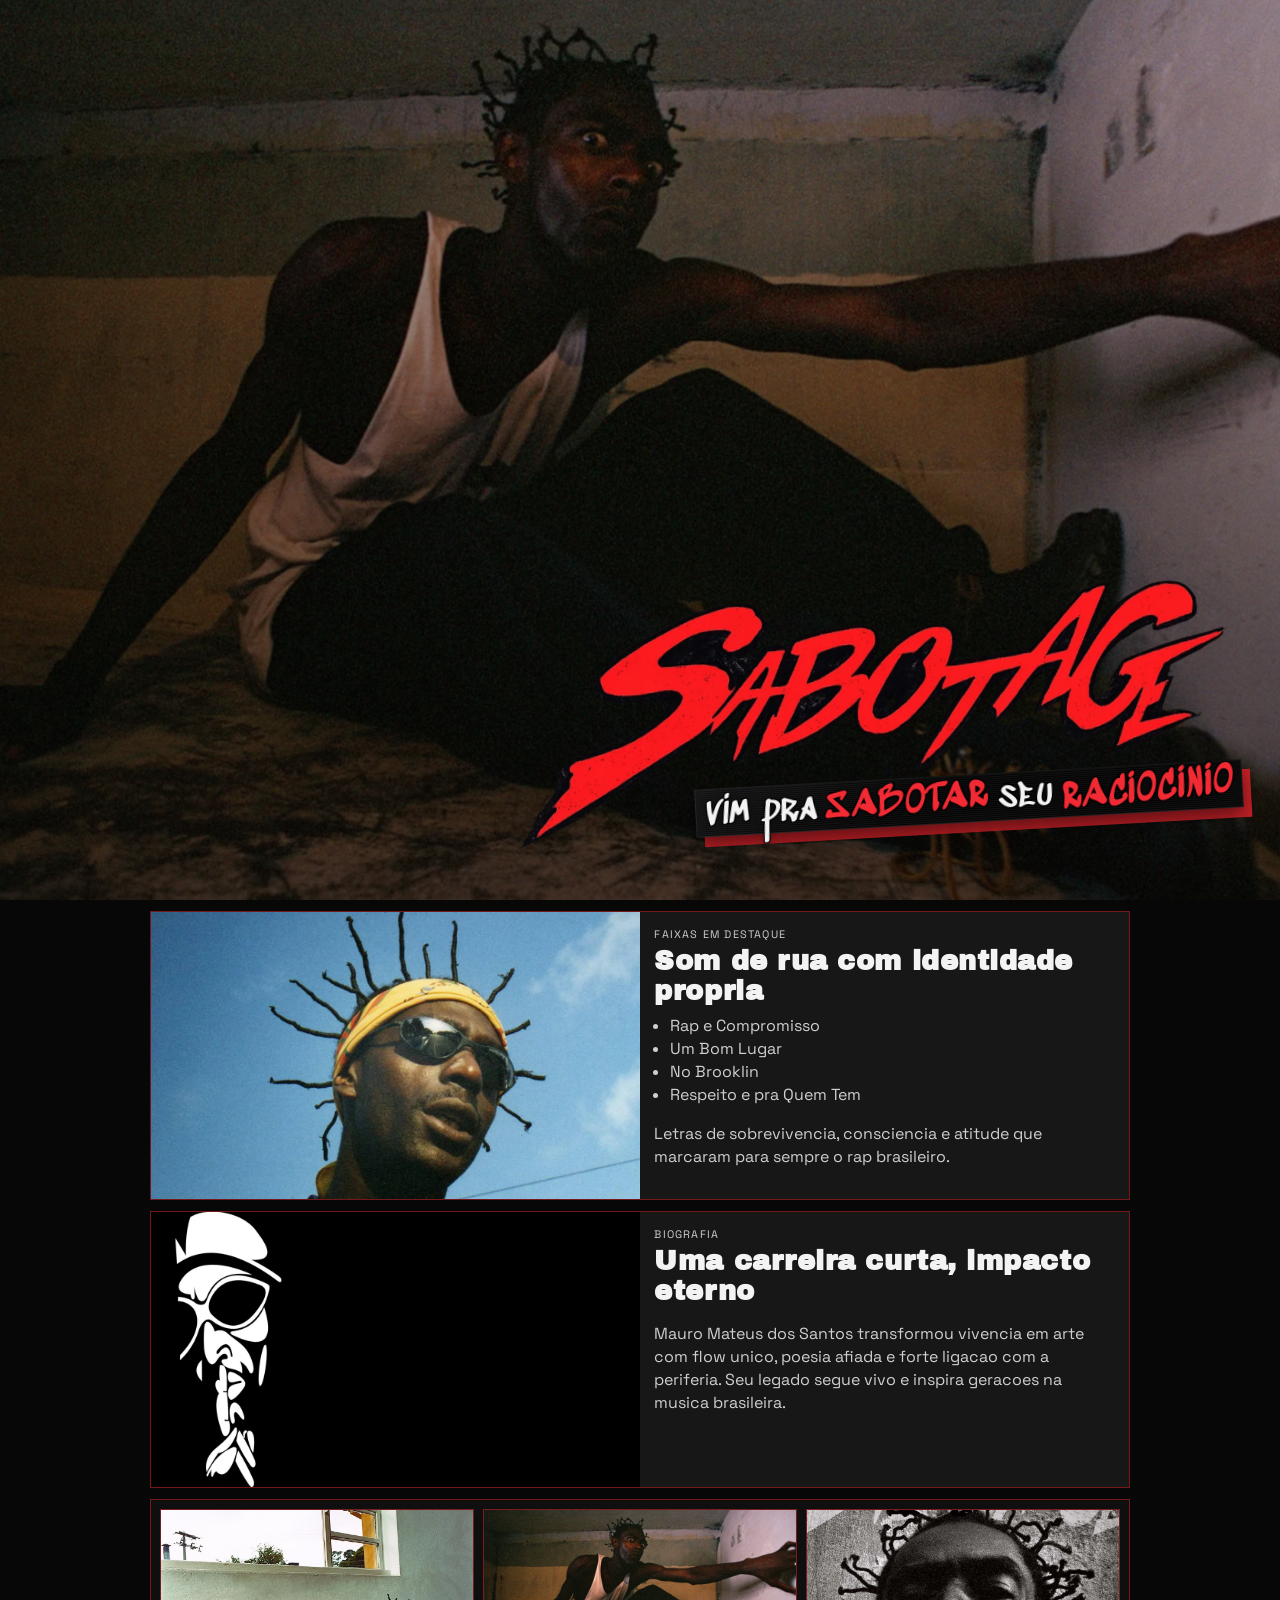
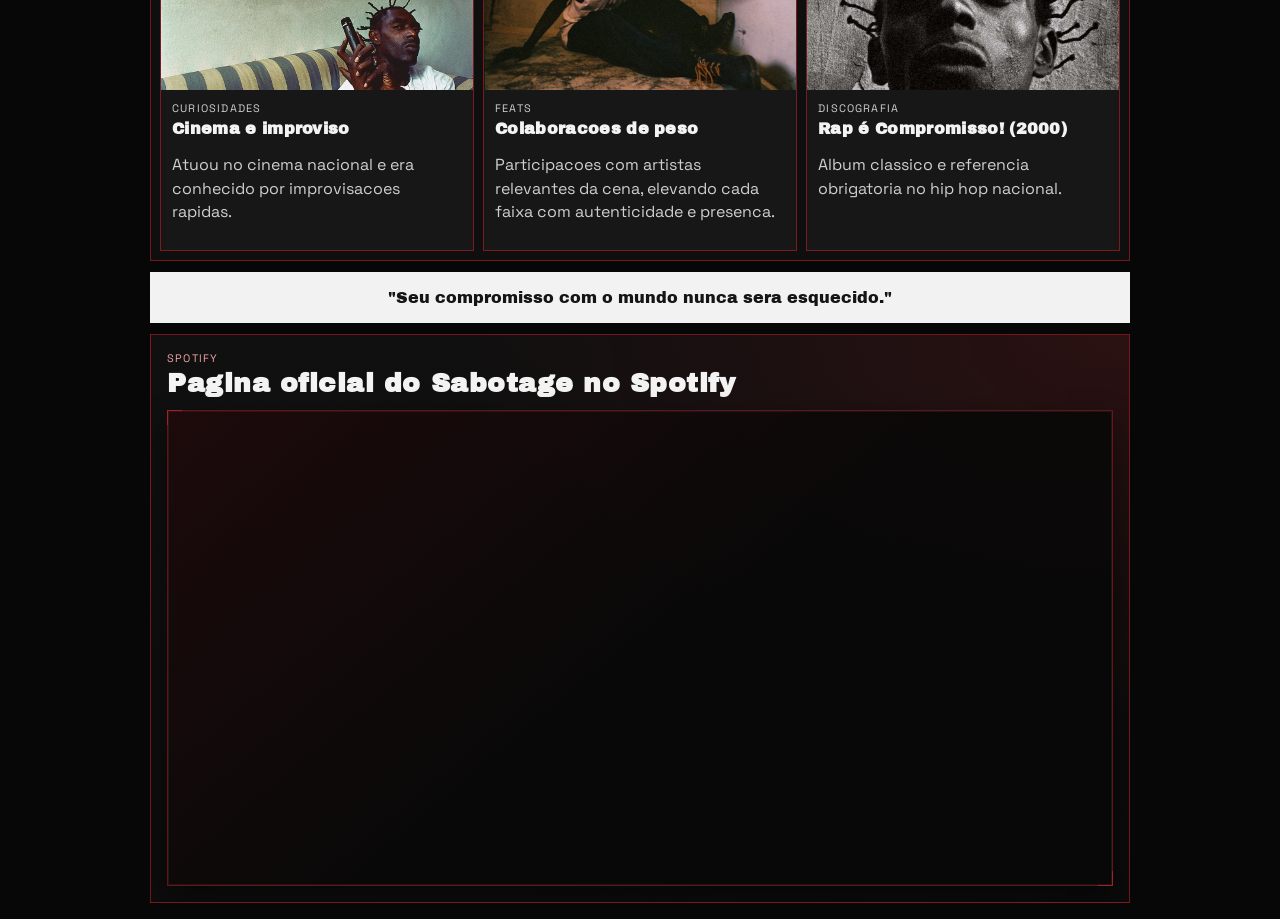
==== index.html @ 313a3ac3 "adição do spotify" ====
<!doctype html>
<html lang="pt-BR">
<head>
  <meta charset="UTF-8">
  <meta name="viewport" content="width=device-width, initial-scale=1.0">
  <title>Sabotage</title>
  <link rel="preconnect" href="https://fonts.googleapis.com">
  <link rel="preconnect" href="https://fonts.gstatic.com" crossorigin>
  <link href="https://fonts.googleapis.com/css2?family=Archivo+Black&family=Sedgwick+Ave+Display&family=Space+Grotesk:wght@400;500;700&display=swap" rel="stylesheet">
  <link rel="stylesheet" href="assets/css/styles.css">
</head>
<body>
  <header class="topbar" aria-label="Navegacao fixa">
    <a class="topbar-brand" href="#inicio">SABOTAGE</a>
    <nav class="topbar-links" aria-label="Secoes">
      <a href="#biografia">Biografia</a>
      <a href="#curiosidades">Curiosidades</a>
      <a href="#feats">Feats</a>
      <a href="#spotify">Spotify</a>
    </nav>
  </header>

  <section class="hero" id="inicio">
    <p class="hero-sticker" aria-label="Vim pra sabotar seu raciocinio"><span class="w1">vim</span> <span class="w2">pra</span> <span class="word-red w3">SABOTAR</span> <span class="w4">seu</span> <span class="word-yellow w5">RACIOCINIO</span></p>
    <img class="hero-logo" src="imgs/sabotage.webp" alt="SABOTAGE">
  </section>

  <main>
    <section id="musicas" class="feature panel">
      <img src="imgs/sbta-1.webp" alt="Sabotage em retrato artistico" loading="lazy" decoding="async">
      <article class="feature-copy">
        <p class="label">Faixas em destaque</p>
        <h2>Som de rua com identidade propria</h2>
        <ul>
          <li>Rap e Compromisso</li>
          <li>Um Bom Lugar</li>
          <li>No Brooklin</li>
          <li>Respeito e pra Quem Tem</li>
        </ul>
        <p>
          Letras de sobrevivencia, consciencia e atitude que marcaram para sempre
          o rap brasileiro.
        </p>
      </article>
    </section>

    <section id="biografia" class="feature panel">
      <img src="imgs/sbta-draw.webp" alt="Ilustracao de Sabotage" loading="lazy" decoding="async">
      <article class="feature-copy">
        <p class="label">Biografia</p>
        <h2>Uma carreira curta, impacto eterno</h2>
        <p>
          Mauro Mateus dos Santos transformou vivencia em arte com flow unico,
          poesia afiada e forte ligacao com a periferia. Seu legado segue vivo e
          inspira geracoes na musica brasileira.
        </p>
      </article>
    </section>

    <section id="curiosidades" class="cards panel">
      <article class="card">
          <img src="imgs/sbta-2.webp" alt="Sabotage em foto de arquivo" loading="lazy" decoding="async">
        <div>
          <p class="label">Curiosidades</p>
          <h3>Cinema e improviso</h3>
          <p>Atuou no cinema nacional e era conhecido por improvisacoes rapidas.</p>
        </div>
      </article>

      <article id="feats" class="card">
          <img src="imgs/sbta-3.webp" alt="Arte grafica de Sabotage" loading="lazy" decoding="async">
        <div>
          <p class="label">Feats</p>
          <h3>Colaboracoes de peso</h3>
          <p>
            Participacoes com artistas relevantes da cena, elevando cada faixa
            com autenticidade e presenca.
          </p>
        </div>
      </article>

      <article class="card">
          <img src="imgs/sbta-4.webp" alt="Sabotage em performance" loading="lazy" decoding="async">
        <div>
          <p class="label">Discografia</p>
          <h3>Rap é Compromisso! (2000)</h3>
          <p>Album classico e referencia obrigatoria no hip hop nacional.</p>
        </div>
      </article>
    </section>

    <section class="quote panel">
      <p>"Seu compromisso com o mundo nunca sera esquecido."</p>
    </section>

    <section id="spotify" class="panel spotify">
      <div class="spotify-head">
        <p class="label">Spotify</p>
        <h2>Pagina oficial do Sabotage no Spotify</h2>
      </div>

      <div class="spotify-frame">
        <iframe
          class="spotify-embed"
          title="Pagina do Sabotage no Spotify"
          src="https://open.spotify.com/embed/artist/5deK5HnwbEKvge2svL0i0B?utm_source=generator"
          loading="lazy"
          allow="autoplay; clipboard-write; encrypted-media; fullscreen; picture-in-picture"
        ></iframe>
      </div>
    </section>
  </main>

  <script src="assets/js/script.js"></script>
</body>
</html>
---- assets/css/styles.css ----
:root {
  --bg: #070707;
  --panel: #0f0f0f;
  --panel-soft: #171717;
  --line: rgba(220, 35, 43, 0.5);
  --text-main: #f3f3f3;
  --text-soft: #cfcfcf;
  --accent: #dc232b;
}

* {
  box-sizing: border-box;
}

html,
body {
  margin: 0;
  padding: 0;
  overflow-x: hidden;
}

body {
  min-height: 100vh;
  background: var(--bg);
  color: var(--text-main);
  font-family: "Space Grotesk", sans-serif;
}

.topbar {
  position: fixed;
  top: 0;
  left: 0;
  right: 0;
  z-index: 20;
  display: flex;
  align-items: center;
  justify-content: space-between;
  gap: 1.4rem;
  padding: 1.15rem 1.55rem;
  border-bottom: 1px solid rgba(220, 35, 43, 0.4);
  background: rgba(6, 6, 6, 0.88);
  backdrop-filter: blur(7px);
  opacity: 0;
  transform: translateY(-100%);
  pointer-events: none;
  transition: opacity 260ms ease, transform 260ms ease;
}

.topbar.is-visible {
  opacity: 1;
  transform: translateY(0);
  pointer-events: auto;
}

.topbar-brand {
  color: var(--text-main);
  text-decoration: none;
  font-family: "Archivo Black", sans-serif;
  font-size: 1.22rem;
  letter-spacing: 0.1em;
}

.topbar-links {
  display: flex;
  align-items: center;
  gap: 0.56rem;
}

.topbar-links a {
  text-decoration: none;
  color: var(--text-main);
  border: 1px solid rgba(255, 255, 255, 0.24);
  padding: 0.44rem 0.74rem;
  font-size: 0.84rem;
  text-transform: uppercase;
  letter-spacing: 0.08em;
}

.topbar-links a:hover {
  border-color: var(--line);
  background: rgba(220, 35, 43, 0.2);
}

main {
  width: min(980px, calc(100% - 1rem));
  margin: 0.7rem auto 1rem;
  display: grid;
  gap: 0.7rem;
}

.panel {
  border: 1px solid var(--line);
  background: var(--panel);
}

.hero {
  width: 100%;
  height: 100vh;
  display: grid;
  align-items: end;
  padding: clamp(0.9rem, 3vw, 1.6rem);
  position: relative;
  overflow: hidden;
}

.hero::before {
  content: "";
  position: absolute;
  inset: 0;
  background-image:
    linear-gradient(135deg, rgba(0, 0, 0, 0.28) 0%, rgba(0, 0, 0, 0.08) 52%),
    linear-gradient(rgba(3, 3, 3, 0.16), rgba(3, 3, 3, 0.66)),
    url("../../imgs/sbta-3.webp");
  background-size: cover;
  background-position: center 24%;
  opacity: 0;
  transform: scale(1.22);
  filter: brightness(0.82) saturate(1.04) blur(2.6px);
  animation: hero-bg-fade-in 1700ms cubic-bezier(0.16, 0.84, 0.22, 1) forwards;
  z-index: 0;
}

.hero::after {
  content: "";
  position: absolute;
  inset: 0;
  background: #000000;
  opacity: 0.72;
  animation: hero-veil-out 1650ms cubic-bezier(0.16, 0.84, 0.22, 1) forwards;
  z-index: 1;
  pointer-events: none;
}

@keyframes hero-bg-fade-in {
  0% {
    opacity: 0;
    transform: scale(1.22);
    filter: brightness(0.82) saturate(1.04) blur(2.6px);
  }

  62% {
    opacity: 0.78;
  }

  100% {
    opacity: 1;
    transform: scale(1.17);
    filter: brightness(1) saturate(1) blur(0);
  }
}

@keyframes hero-veil-out {
  0% {
    opacity: 0.82;
  }

  100% {
    opacity: 0;
  }
}

h2,
h3 {
  font-family: "Archivo Black", sans-serif;
  letter-spacing: 0.02em;
  margin: 0;
}

.hero-logo {
  position: absolute;
  z-index: 2;
  right: 0.2rem;
  top: 78%;
  width: clamp(370px, 63vw, 1140px);
  height: auto;
  display: block;
  transform: rotate(-3.2deg) translate(0, -50%) scale(1);
  transform-origin: right top;
  filter: brightness(0.86) saturate(1.03) blur(1.7px);
  opacity: 0;
  animation:
    logo-fade 1850ms cubic-bezier(0.16, 0.84, 0.22, 1) 120ms forwards,
    logo-float 4.8s ease-in-out 2.2s infinite;
}

@keyframes logo-fade {
  0% {
    opacity: 0;
    transform: rotate(-3.2deg) translate(0, -50%) scale(1.03);
    filter: brightness(0.86) saturate(1.03) blur(1.7px);
  }

  100% {
    opacity: 1;
    transform: rotate(-3.2deg) translate(0, -50%) scale(1);
    filter: none;
  }
}

@keyframes logo-float {
  0%,
  100% {
    transform: rotate(-3.2deg) translate(0, -50%) scale(1);
  }

  50% {
    transform: rotate(-4.3deg) translate(-12px, -54%) scale(1.025);
  }
}

.hero-sticker {
  position: absolute;
  z-index: 2;
  right: clamp(1rem, 3.8vw, 2.8rem);
  top: 88.8%;
  margin: 0;
  padding: 0.18rem 0.28rem;
  max-width: none;
  font-family: "Sedgwick Ave Display", "Archivo Black", sans-serif;
  font-size: clamp(1.45rem, 2.9vw, 2.35rem);
  line-height: 0.95;
  color: #f3f3f3;
  letter-spacing: 0.015em;
  white-space: nowrap;
  text-align: right;
  text-transform: none;
  background: none;
  border: 0;
  box-shadow: none;
  text-shadow:
    -1px -1px 0 #000000,
    1px -1px 0 #000000,
    -1px 1px 0 #000000,
    1px 1px 0 #000000,
    0 0 8px rgba(0, 0, 0, 0.46);
  transform: translateY(-50%) rotate(-3.2deg);
  opacity: 0;
  isolation: isolate;
  animation: sticker-fade 2050ms cubic-bezier(0.16, 0.84, 0.22, 1) 620ms forwards;
}

.hero-sticker::before {
  content: "";
  position: absolute;
  inset: -0.22rem -0.48rem -0.2rem -0.38rem;
  background:
    linear-gradient(150deg, rgba(255, 255, 255, 0.05), rgba(255, 255, 255, 0) 42%),
    repeating-linear-gradient(0deg, rgba(255, 255, 255, 0.05) 0 1px, rgba(0, 0, 0, 0.22) 1px 2px),
    #060606;
  box-shadow:
    0 9px 20px rgba(0, 0, 0, 0.52),
    8px 10px 0 rgba(220, 35, 43, 0.9),
    inset 0 0 0 1px rgba(255, 255, 255, 0.06);
  z-index: -2;
  pointer-events: none;
}

.hero-sticker::after {
  content: "";
  position: absolute;
  inset: -0.22rem -0.48rem -0.2rem -0.38rem;
  background-image: radial-gradient(rgba(0, 0, 0, 0.38) 0.58px, transparent 0.65px);
  background-size: 3px 3px;
  opacity: 0.42;
  mix-blend-mode: multiply;
  z-index: -1;
  pointer-events: none;
  animation: grain-drift 2.8s steps(3, end) infinite;
}

.hero-sticker .word-red,
.hero-sticker .word-yellow {
  color: #f12a34;
}

.hero-sticker span {
  display: inline-block;
  position: relative;
  z-index: 1;
  animation: punk-jitter 2.6s steps(2, end) infinite;
}

.hero-sticker .w1 {
  transform: rotate(-2deg) skewX(-5deg);
  letter-spacing: 0.01em;
  animation-delay: 0.03s;
}

.hero-sticker .w2 {
  transform: rotate(1.8deg) translateY(0.03em);
  animation-delay: 0.08s;
}

.hero-sticker .w3 {
  transform: rotate(-1.6deg) scale(1.07, 0.97);
  animation-delay: 0.12s;
}

.hero-sticker .w4 {
  transform: rotate(1deg) skewX(4deg);
  animation-delay: 0.16s;
}

.hero-sticker .w5 {
  transform: rotate(-2.9deg) translateY(0.02em) scale(1.05, 0.98);
  letter-spacing: 0.012em;
  animation-delay: 0.21s;
}

@keyframes sticker-fade {
  0% {
    opacity: 0;
    transform: translateY(-50%) translateX(10px) rotate(-3.2deg) scale(1.03);
    filter: blur(2px);
  }

  100% {
    opacity: 1;
    transform: translateY(-50%) translateX(0) rotate(-3.2deg) scale(1);
    filter: blur(0);
  }
}

@keyframes punk-jitter {
  0%,
  100% {
    filter: none;
  }

  24% {
    transform: translate(-0.008em, -0.006em) rotate(-0.22deg);
  }

  51% {
    transform: translate(0.007em, 0.006em) rotate(0.2deg);
  }

  77% {
    transform: translate(-0.006em, 0.007em) rotate(-0.18deg);
    filter: contrast(1.06) saturate(0.95);
  }
}

@keyframes grain-drift {
  0%,
  100% {
    transform: translate(0, 0);
  }

  33% {
    transform: translate(-1px, 1px);
  }

  66% {
    transform: translate(1px, -1px);
  }
}

@media (prefers-reduced-motion: reduce) {
  .hero::before {
    animation: none;
    opacity: 1;
    transform: none;
    filter: none;
  }

  .hero::after {
    animation: none;
    opacity: 0;
  }

  .hero-logo {
    animation: none;
    opacity: 1;
    filter: none;
    transform: rotate(-3.2deg) translate(0, -50%);
    transition: none;
  }

  .hero-sticker {
    animation: none;
    opacity: 1;
    filter: none;
    transform: translateY(-50%) rotate(-3.2deg);
  }

  .hero-sticker span {
    animation: none;
  }

}

button {
  display: inline-flex;
  align-items: center;
  justify-content: center;
  border: 1px solid #7e1519;
  background: var(--accent);
  color: #fff;
  text-decoration: none;
  padding: 0.58rem 0.86rem;
  font-size: 0.74rem;
  text-transform: uppercase;
  letter-spacing: 0.08em;
  font-weight: 700;
  cursor: pointer;
}


.feature {
  display: grid;
  grid-template-columns: 1fr 1fr;
  overflow: hidden;
}

.feature img {
  width: 100%;
  height: 100%;
  min-height: 240px;
  object-fit: cover;
}

.feature-copy {
  padding: 0.9rem;
  background: var(--panel-soft);
}

.feature-copy h2 {
  margin-top: 0.2rem;
  font-size: clamp(1.2rem, 3vw, 1.7rem);
}

.feature-copy p,
.feature-copy li,
.card p {
  color: var(--text-soft);
  line-height: 1.45;
}

.feature-copy ul {
  margin: 0.5rem 0;
  padding-left: 1rem;
}

.label {
  margin: 0;
  color: #f0a4a8;
  font-size: 0.68rem;
  text-transform: uppercase;
  letter-spacing: 0.11em;
}

.cards {
  display: grid;
  grid-template-columns: repeat(3, minmax(0, 1fr));
  gap: 0.55rem;
  padding: 0.55rem;
}

.card {
  border: 1px solid var(--line);
  background: var(--panel-soft);
}

.card img {
  width: 100%;
  height: 180px;
  object-fit: cover;
  display: block;
}

.card div {
  padding: 0.7rem;
}

.card h3 {
  margin: 0.2rem 0 0.45rem;
  font-size: 1rem;
}

.quote {
  padding: 1rem;
  text-align: center;
  background: #f2f2f2;
  border-color: #f2f2f2;
}

.quote p {
  margin: 0;
  font-family: "Archivo Black", sans-serif;
  font-size: 1rem;
  color: #151515;
}

.spotify {
  position: relative;
  padding: 1rem;
  overflow: hidden;
  background:
    radial-gradient(120% 120% at 100% 0%, rgba(220, 35, 43, 0.14) 0%, rgba(220, 35, 43, 0) 58%),
    linear-gradient(160deg, #101010 0%, #0b0b0b 100%);
}

.spotify-head h2 {
  margin-top: 0.25rem;
  font-size: clamp(1.15rem, 2.8vw, 1.65rem);
}


.spotify-frame {
  position: relative;
  margin-top: 0.7rem;
  padding: 0.45rem;
  border: 1px solid rgba(220, 35, 43, 0.42);
  background:
    linear-gradient(140deg, rgba(220, 35, 43, 0.1), rgba(220, 35, 43, 0) 52%),
    rgba(8, 8, 8, 0.86);
  box-shadow:
    0 14px 30px rgba(0, 0, 0, 0.45),
    inset 0 0 0 1px rgba(255, 255, 255, 0.06);
}

.spotify-frame::before,
.spotify-frame::after {
  content: "";
  position: absolute;
  width: 14px;
  height: 14px;
  border: 1px solid rgba(220, 35, 43, 0.6);
  pointer-events: none;
}

.spotify-frame::before {
  top: -1px;
  left: -1px;
  border-right: 0;
  border-bottom: 0;
}

.spotify-frame::after {
  right: -1px;
  bottom: -1px;
  border-left: 0;
  border-top: 0;
}

.spotify-embed {
  width: 100%;
  min-height: 460px;
  border: 0;
  display: block;
  border-radius: 0;
}

input {
  width: 100%;
  border: 1px solid rgba(255, 255, 255, 0.35);
  background: #090909;
  color: var(--text-main);
  padding: 0.58rem 0.62rem;
}

input::placeholder {
  color: #8f8f8f;
}

input:focus-visible,
button:focus-visible,
.topbar a:focus-visible {
  outline: 2px solid #ffffff;
  outline-offset: 2px;
}


@media (max-width: 840px) {
  .topbar {
    flex-direction: column;
    align-items: stretch;
    padding: 0.6rem 0.7rem;
  }

  .topbar-brand {
    text-align: center;
  }

  .topbar-links {
    justify-content: center;
    flex-wrap: wrap;
  }

  .hero-sticker {
    top: 83.6%;
    right: 1.55rem;
    max-width: calc(100vw - 0.7rem);
    font-size: clamp(1.04rem, 4.2vw, 1.42rem);
    letter-spacing: 0.02em;
    transform: translateY(-50%) rotate(-3deg);
    padding: 0.1rem 0.18rem;
  }

  .feature,
  .cards {
    grid-template-columns: 1fr;
  }

  .spotify {
    padding: 0.8rem;
  }

  .spotify-frame {
    padding: 0.32rem;
    margin-top: 0.55rem;
  }

  .spotify-embed {
    min-height: 380px;
  }

  .card img {
    height: 220px;
  }
}
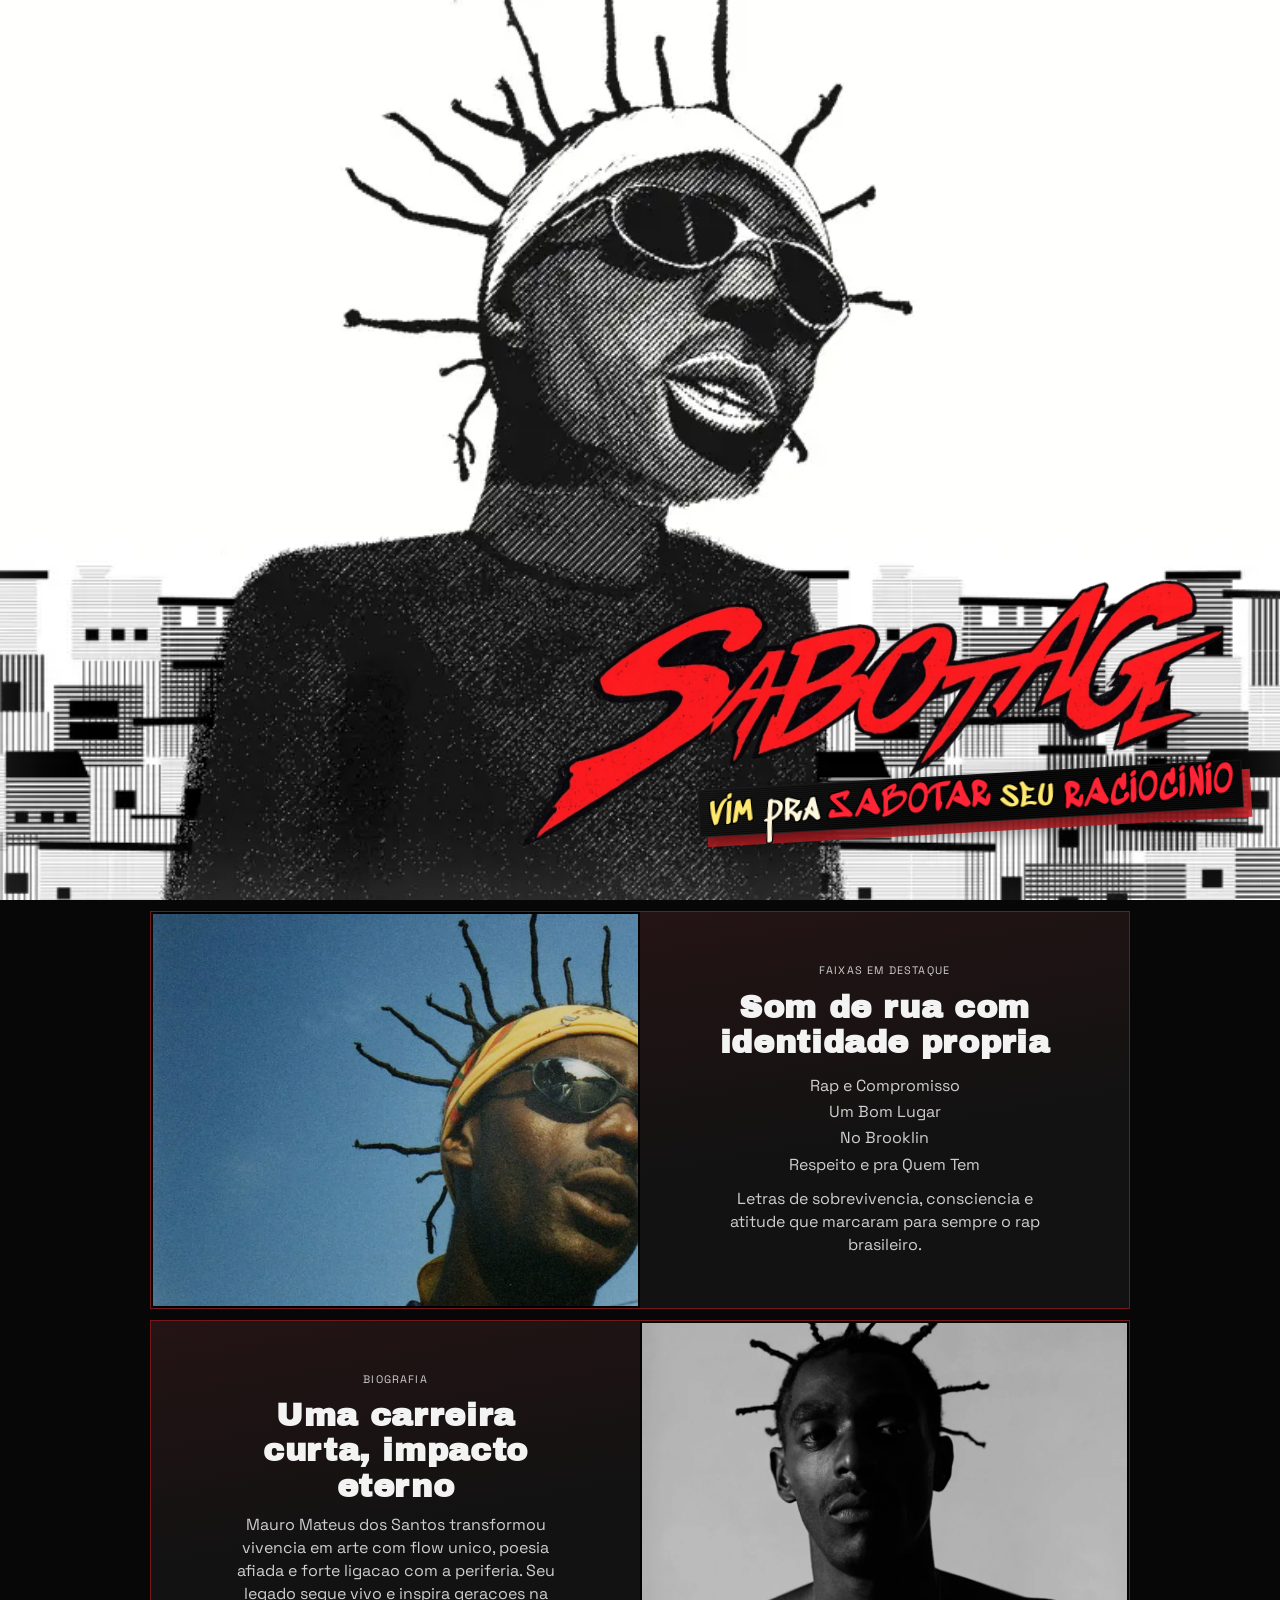
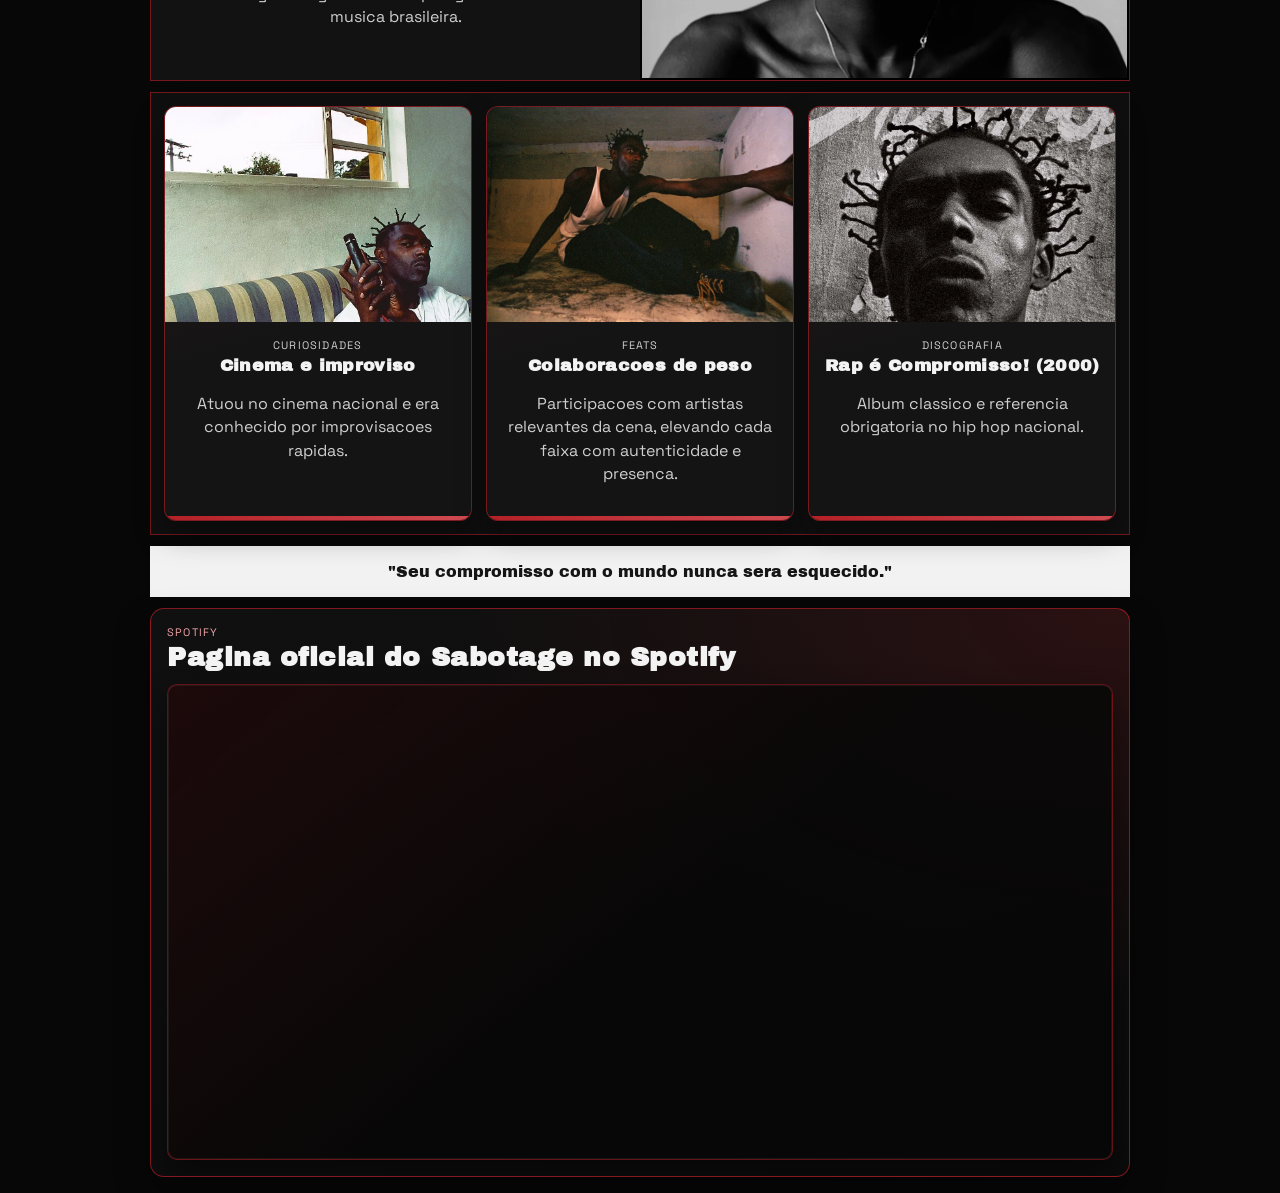
==== commit 6deaa57c: "atualização da home" ====
--- a/index.html
+++ b/index.html
@@ -45,7 +45,6 @@
     </section>
 
     <section id="biografia" class="feature panel">
-      <img src="imgs/sbta-draw.webp" alt="Ilustracao de Sabotage" loading="lazy" decoding="async">
       <article class="feature-copy">
         <p class="label">Biografia</p>
         <h2>Uma carreira curta, impacto eterno</h2>
@@ -55,6 +54,7 @@
           inspira geracoes na musica brasileira.
         </p>
       </article>
+      <img src="imgs/sbta-6.webp" alt="Ilustracao de Sabotage" loading="lazy" decoding="async">
     </section>
 
     <section id="curiosidades" class="cards panel">
--- a/assets/css/styles.css
+++ b/assets/css/styles.css
@@ -107,34 +107,49 @@
   content: "";
   position: absolute;
   inset: 0;
-  background-image:
-    linear-gradient(135deg, rgba(0, 0, 0, 0.28) 0%, rgba(0, 0, 0, 0.08) 52%),
-    linear-gradient(rgba(3, 3, 3, 0.16), rgba(3, 3, 3, 0.66)),
-    url("../../imgs/sbta-3.webp");
+  background-image: url("../../imgs/sbta-5.webp");
   background-size: cover;
-  background-position: center 24%;
-  opacity: 0;
-  transform: scale(1.22);
-  filter: brightness(0.82) saturate(1.04) blur(2.6px);
-  animation: hero-bg-fade-in 1700ms cubic-bezier(0.16, 0.84, 0.22, 1) forwards;
+  background-position: center bottom;
+  opacity: 1;
+  transform: none;
+  filter: none;
+  animation: none;
   z-index: 0;
+  box-shadow: inset 0 0 90px rgba(255, 255, 255, 0.18);
 }
 
 .hero::after {
   content: "";
   position: absolute;
-  inset: 0;
-  background: #000000;
-  opacity: 0.72;
-  animation: hero-veil-out 1650ms cubic-bezier(0.16, 0.84, 0.22, 1) forwards;
+  left: 0;
+  right: 0;
+  bottom: 0;
+  height: 4px;
+  background:
+    linear-gradient(90deg, rgba(255, 255, 255, 0) 0%, rgba(255, 255, 255, 0.95) 50%, rgba(255, 255, 255, 0) 100%);
+  box-shadow:
+    0 0 8px rgba(255, 255, 255, 0.75),
+    0 0 18px rgba(255, 255, 255, 0.45);
+  transform: translateX(-160%);
+  animation: hero-neon-sweep 3.8s linear infinite;
   z-index: 1;
   pointer-events: none;
+}
+
+@keyframes hero-neon-sweep {
+  from {
+    transform: translateX(-125%);
+  }
+
+  to {
+    transform: translateX(125%);
+  }
 }
 
 @keyframes hero-bg-fade-in {
   0% {
     opacity: 0;
-    transform: scale(1.22);
+    transform: scale(-1.1, 1.1);
     filter: brightness(0.82) saturate(1.04) blur(2.6px);
   }
 
@@ -144,7 +159,7 @@
 
   100% {
     opacity: 1;
-    transform: scale(1.17);
+    transform: scale(-1.05, 1.05);
     filter: brightness(1) saturate(1) blur(0);
   }
 }
@@ -180,7 +195,7 @@
   opacity: 0;
   animation:
     logo-fade 1850ms cubic-bezier(0.16, 0.84, 0.22, 1) 120ms forwards,
-    logo-float 4.8s ease-in-out 2.2s infinite;
+    logo-float 4.8s ease-in-out 0s infinite;
 }
 
 @keyframes logo-fade {
@@ -219,7 +234,7 @@
   font-family: "Sedgwick Ave Display", "Archivo Black", sans-serif;
   font-size: clamp(1.45rem, 2.9vw, 2.35rem);
   line-height: 0.95;
-  color: #f3f3f3;
+  color: #fffbe9;
   letter-spacing: 0.015em;
   white-space: nowrap;
   text-align: right;
@@ -232,7 +247,10 @@
     1px -1px 0 #000000,
     -1px 1px 0 #000000,
     1px 1px 0 #000000,
-    0 0 8px rgba(0, 0, 0, 0.46);
+    0 1px 0 rgba(0, 0, 0, 0.55);
+  filter: saturate(1.22) contrast(1.2) brightness(1.08);
+  text-rendering: geometricPrecision;
+  -webkit-font-smoothing: antialiased;
   transform: translateY(-50%) rotate(-3.2deg);
   opacity: 0;
   isolation: isolate;
@@ -246,7 +264,7 @@
   background:
     linear-gradient(150deg, rgba(255, 255, 255, 0.05), rgba(255, 255, 255, 0) 42%),
     repeating-linear-gradient(0deg, rgba(255, 255, 255, 0.05) 0 1px, rgba(0, 0, 0, 0.22) 1px 2px),
-    #060606;
+    #020202;
   box-shadow:
     0 9px 20px rgba(0, 0, 0, 0.52),
     8px 10px 0 rgba(220, 35, 43, 0.9),
@@ -261,7 +279,7 @@
   inset: -0.22rem -0.48rem -0.2rem -0.38rem;
   background-image: radial-gradient(rgba(0, 0, 0, 0.38) 0.58px, transparent 0.65px);
   background-size: 3px 3px;
-  opacity: 0.42;
+  opacity: 0.16;
   mix-blend-mode: multiply;
   z-index: -1;
   pointer-events: none;
@@ -270,7 +288,16 @@
 
 .hero-sticker .word-red,
 .hero-sticker .word-yellow {
-  color: #f12a34;
+  color: #ff2436;
+}
+
+.hero-sticker .w1,
+.hero-sticker .w4 {
+  color: #ffe86e;
+}
+
+.hero-sticker .w2 {
+  color: #fff8dd;
 }
 
 .hero-sticker span {
@@ -410,24 +437,65 @@
 .feature {
   display: grid;
   grid-template-columns: 1fr 1fr;
+  align-items: stretch;
   overflow: hidden;
+}
+
+.feature.panel {
+  width: 100%;
+  margin-left: 0;
+}
+
+.feature.reverse img {
+  order: 2;
+}
+
+.feature.reverse .feature-copy {
+  order: 1;
 }
 
 .feature img {
   width: 100%;
   height: 100%;
   min-height: 240px;
+  aspect-ratio: 1200 / 630;
   object-fit: cover;
+  border: 2px solid #000000;
+  box-shadow: inset 0 0 0 1px rgba(0, 0, 0, 0.7);
+  filter: brightness(0.86);
+  transition: transform 420ms ease;
+}
+
+#musicas.feature img {
+  object-position: left center;
+}
+
+#biografia.feature img {
+  object-position: right center;
+}
+
+.feature:hover img {
+  transform: scale(1.045);
 }
 
 .feature-copy {
-  padding: 0.9rem;
-  background: var(--panel-soft);
+  display: flex;
+  flex-direction: column;
+  justify-content: center;
+  align-items: center;
+  gap: 0.55rem;
+  text-align: center;
+  padding: clamp(1.5rem, 4.2vw, 3.2rem) clamp(2rem, 6vw, 4.4rem);
+  background:
+    linear-gradient(170deg, rgba(220, 35, 43, 0.09), rgba(220, 35, 43, 0) 58%),
+    #121212;
 }
 
 .feature-copy h2 {
-  margin-top: 0.2rem;
-  font-size: clamp(1.2rem, 3vw, 1.7rem);
+  margin-top: 0.1rem;
+  max-width: 18ch;
+  font-size: clamp(1.35rem, 3.1vw, 2rem);
+  line-height: 1.1;
 }
 
 .feature-copy p,
@@ -437,9 +505,19 @@
   line-height: 1.45;
 }
 
+.feature-copy p {
+  max-width: 36ch;
+  margin: 0;
+}
+
 .feature-copy ul {
-  margin: 0.5rem 0;
-  padding-left: 1rem;
+  margin: 0.3rem 0 0.15rem;
+  padding: 0;
+  list-style: none;
+}
+
+.feature-copy li + li {
+  margin-top: 0.2rem;
 }
 
 .label {
@@ -453,29 +531,55 @@
 .cards {
   display: grid;
   grid-template-columns: repeat(3, minmax(0, 1fr));
-  gap: 0.55rem;
-  padding: 0.55rem;
+  gap: 0.9rem;
+  padding: 0.8rem;
 }
 
 .card {
+  position: relative;
   border: 1px solid var(--line);
-  background: var(--panel-soft);
+  border-radius: 12px;
+  overflow: hidden;
+  background:
+    linear-gradient(165deg, rgba(220, 35, 43, 0.08), rgba(220, 35, 43, 0) 55%),
+    #141414;
+  box-shadow: 0 14px 30px rgba(0, 0, 0, 0.35);
+  transition: transform 220ms ease, box-shadow 220ms ease, border-color 220ms ease;
+}
+
+.card::after {
+  content: "";
+  position: absolute;
+  left: 0;
+  right: 0;
+  bottom: 0;
+  height: 4px;
+  background: linear-gradient(90deg, #dc232b, #ff5961);
+  opacity: 0.8;
 }
 
 .card img {
   width: 100%;
-  height: 180px;
+  height: 215px;
   object-fit: cover;
   display: block;
 }
 
 .card div {
-  padding: 0.7rem;
+  padding: 1rem 0.95rem 1.2rem;
+  text-align: center;
 }
 
 .card h3 {
-  margin: 0.2rem 0 0.45rem;
-  font-size: 1rem;
+  margin: 0.18rem 0 0.42rem;
+  font-size: 1.08rem;
+  line-height: 1.15;
+}
+
+.card:hover {
+  transform: translateY(-5px);
+  border-color: rgba(220, 35, 43, 0.78);
+  box-shadow: 0 20px 36px rgba(0, 0, 0, 0.44);
 }
 
 .quote {
@@ -496,6 +600,9 @@
   position: relative;
   padding: 1rem;
   overflow: hidden;
+  border-radius: 14px;
+  border: 1px solid rgba(220, 35, 43, 0.56);
+  box-shadow: 0 16px 34px rgba(0, 0, 0, 0.38);
   background:
     radial-gradient(120% 120% at 100% 0%, rgba(220, 35, 43, 0.14) 0%, rgba(220, 35, 43, 0) 58%),
     linear-gradient(160deg, #101010 0%, #0b0b0b 100%);
@@ -512,6 +619,8 @@
   margin-top: 0.7rem;
   padding: 0.45rem;
   border: 1px solid rgba(220, 35, 43, 0.42);
+  border-radius: 10px;
+  overflow: hidden;
   background:
     linear-gradient(140deg, rgba(220, 35, 43, 0.1), rgba(220, 35, 43, 0) 52%),
     rgba(8, 8, 8, 0.86);
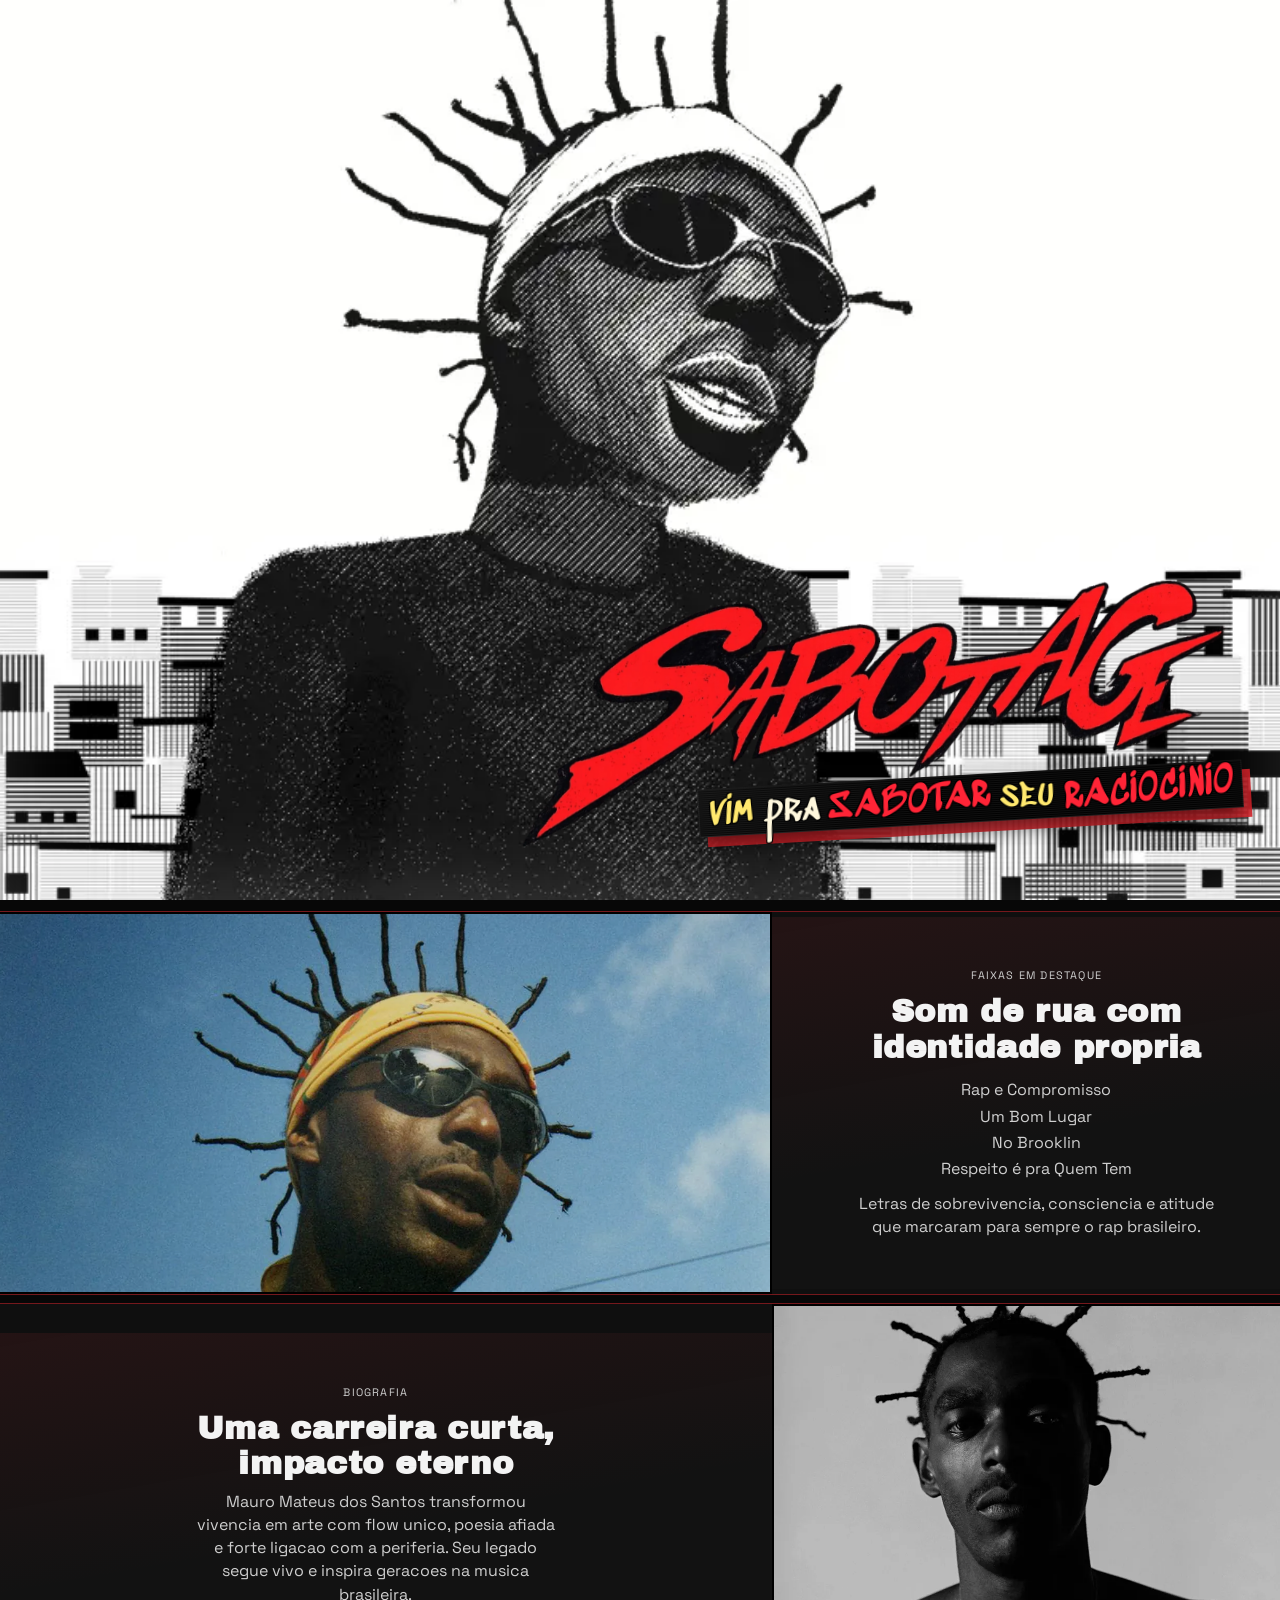
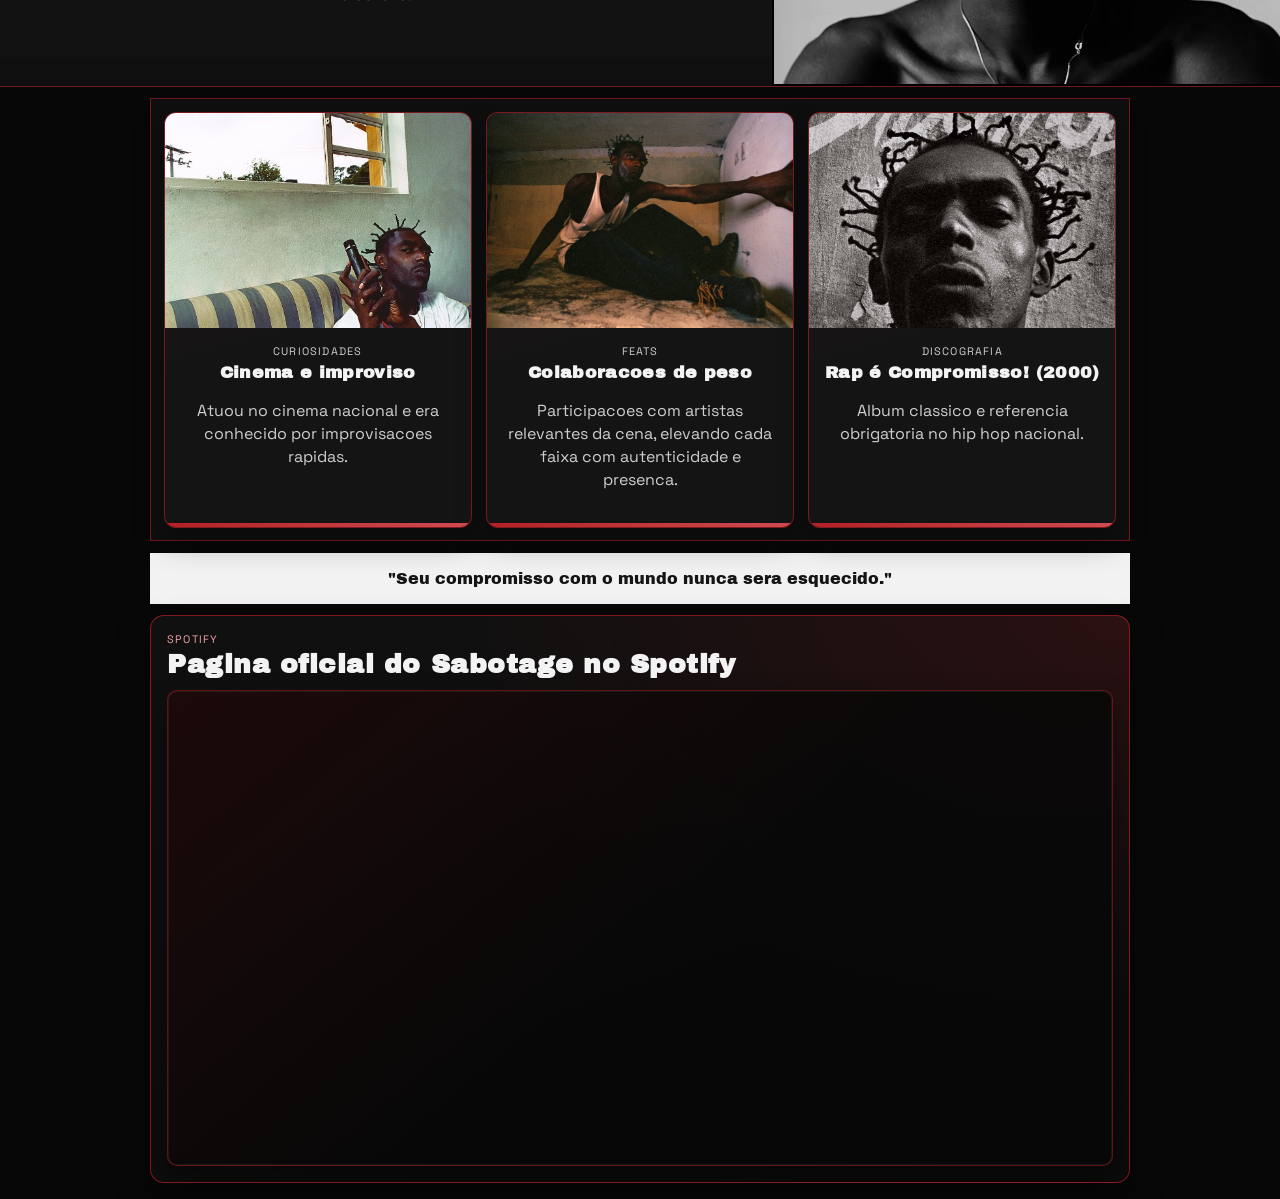
==== commit 79113a9d: "base layout feita(?)" ====
--- a/index.html
+++ b/index.html
@@ -26,36 +26,38 @@
   </section>
 
   <main>
-    <section id="musicas" class="feature panel">
-      <img src="imgs/sbta-1.webp" alt="Sabotage em retrato artistico" loading="lazy" decoding="async">
-      <article class="feature-copy">
-        <p class="label">Faixas em destaque</p>
-        <h2>Som de rua com identidade propria</h2>
-        <ul>
-          <li>Rap e Compromisso</li>
-          <li>Um Bom Lugar</li>
-          <li>No Brooklin</li>
-          <li>Respeito e pra Quem Tem</li>
-        </ul>
-        <p>
-          Letras de sobrevivencia, consciencia e atitude que marcaram para sempre
-          o rap brasileiro.
-        </p>
-      </article>
-    </section>
+    <div class="feature-sections">
+      <section id="musicas" class="feature panel">
+        <img src="imgs/sbta-1.webp" alt="Sabotage em retrato artistico" loading="lazy" decoding="async">
+        <div class="feature-copy">
+          <p class="label">Faixas em destaque</p>
+          <h2>Som de rua com identidade propria</h2>
+          <ul>
+            <li>Rap e Compromisso</li>
+            <li>Um Bom Lugar</li>
+            <li>No Brooklin</li>
+            <li>Respeito é pra Quem Tem</li>
+          </ul>
+          <p>
+            Letras de sobrevivencia, consciencia e atitude que marcaram para sempre
+            o rap brasileiro.
+          </p>
+        </div>
+      </section>
 
-    <section id="biografia" class="feature panel">
-      <article class="feature-copy">
-        <p class="label">Biografia</p>
-        <h2>Uma carreira curta, impacto eterno</h2>
-        <p>
-          Mauro Mateus dos Santos transformou vivencia em arte com flow unico,
-          poesia afiada e forte ligacao com a periferia. Seu legado segue vivo e
-          inspira geracoes na musica brasileira.
-        </p>
-      </article>
-      <img src="imgs/sbta-6.webp" alt="Ilustracao de Sabotage" loading="lazy" decoding="async">
-    </section>
+      <section id="biografia" class="feature panel">
+        <div class="feature-copy">
+          <p class="label">Biografia</p>
+          <h2>Uma carreira curta, impacto eterno</h2>
+          <p>
+            Mauro Mateus dos Santos transformou vivencia em arte com flow unico,
+            poesia afiada e forte ligacao com a periferia. Seu legado segue vivo e
+            inspira geracoes na musica brasileira.
+          </p>
+        </div>
+        <img src="imgs/sbta-6.webp" alt="Ilustracao de Sabotage" loading="lazy" decoding="async">
+      </section>
+    </div>
 
     <section id="curiosidades" class="cards panel">
       <article class="card">
--- a/assets/css/styles.css
+++ b/assets/css/styles.css
@@ -143,34 +143,6 @@
 
   to {
     transform: translateX(125%);
-  }
-}
-
-@keyframes hero-bg-fade-in {
-  0% {
-    opacity: 0;
-    transform: scale(-1.1, 1.1);
-    filter: brightness(0.82) saturate(1.04) blur(2.6px);
-  }
-
-  62% {
-    opacity: 0.78;
-  }
-
-  100% {
-    opacity: 1;
-    transform: scale(-1.05, 1.05);
-    filter: brightness(1) saturate(1) blur(0);
-  }
-}
-
-@keyframes hero-veil-out {
-  0% {
-    opacity: 0.82;
-  }
-
-  100% {
-    opacity: 0;
   }
 }
 
@@ -436,34 +408,32 @@
 
 .feature {
   display: grid;
-  grid-template-columns: 1fr 1fr;
+  grid-template-columns: 1.5fr 1fr;
   align-items: stretch;
   overflow: hidden;
 }
 
+.feature-sections {
+  display: grid;
+  gap: 0.5rem;
+}
+
 .feature.panel {
-  width: 100%;
-  margin-left: 0;
-}
-
-.feature.reverse img {
-  order: 2;
-}
-
-.feature.reverse .feature-copy {
-  order: 1;
+  width: 135%;
+  margin-left: -17.5%;
+  align-items: center;
+  height: clamp(360px, 30vw, 500px);
 }
 
 .feature img {
   width: 100%;
   height: 100%;
   min-height: 240px;
-  aspect-ratio: 1200 / 630;
+  aspect-ratio: auto;
   object-fit: cover;
   border: 2px solid #000000;
   box-shadow: inset 0 0 0 1px rgba(0, 0, 0, 0.7);
   filter: brightness(0.86);
-  transition: transform 420ms ease;
 }
 
 #musicas.feature img {
@@ -472,10 +442,6 @@
 
 #biografia.feature img {
   object-position: right center;
-}
-
-.feature:hover img {
-  transform: scale(1.045);
 }
 
 .feature-copy {
@@ -483,6 +449,8 @@
   flex-direction: column;
   justify-content: center;
   align-items: center;
+  justify-self: center;
+  width: 100%;
   gap: 0.55rem;
   text-align: center;
   padding: clamp(1.5rem, 4.2vw, 3.2rem) clamp(2rem, 6vw, 4.4rem);
@@ -712,6 +680,12 @@
     grid-template-columns: 1fr;
   }
 
+  .feature.panel {
+    width: 100%;
+    margin-left: 0;
+    height: 420px;
+  }
+
   .spotify {
     padding: 0.8rem;
   }
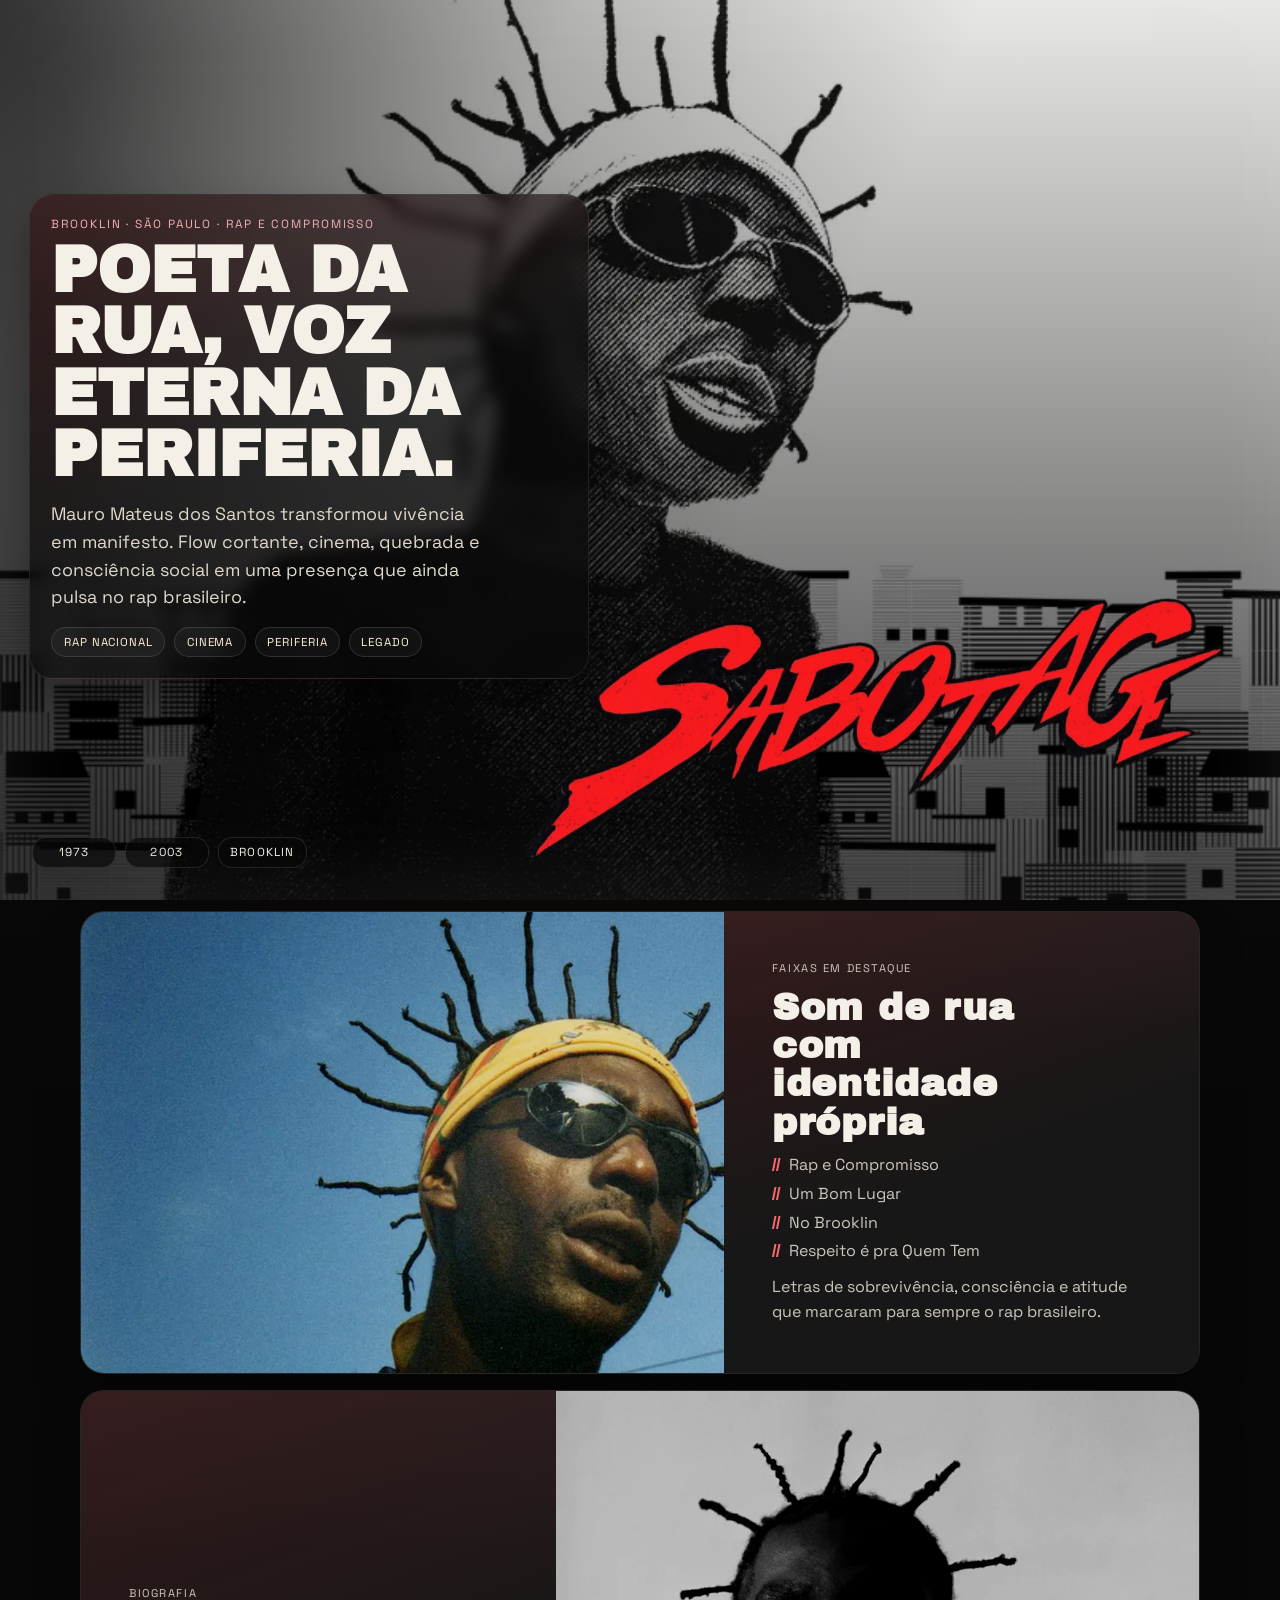
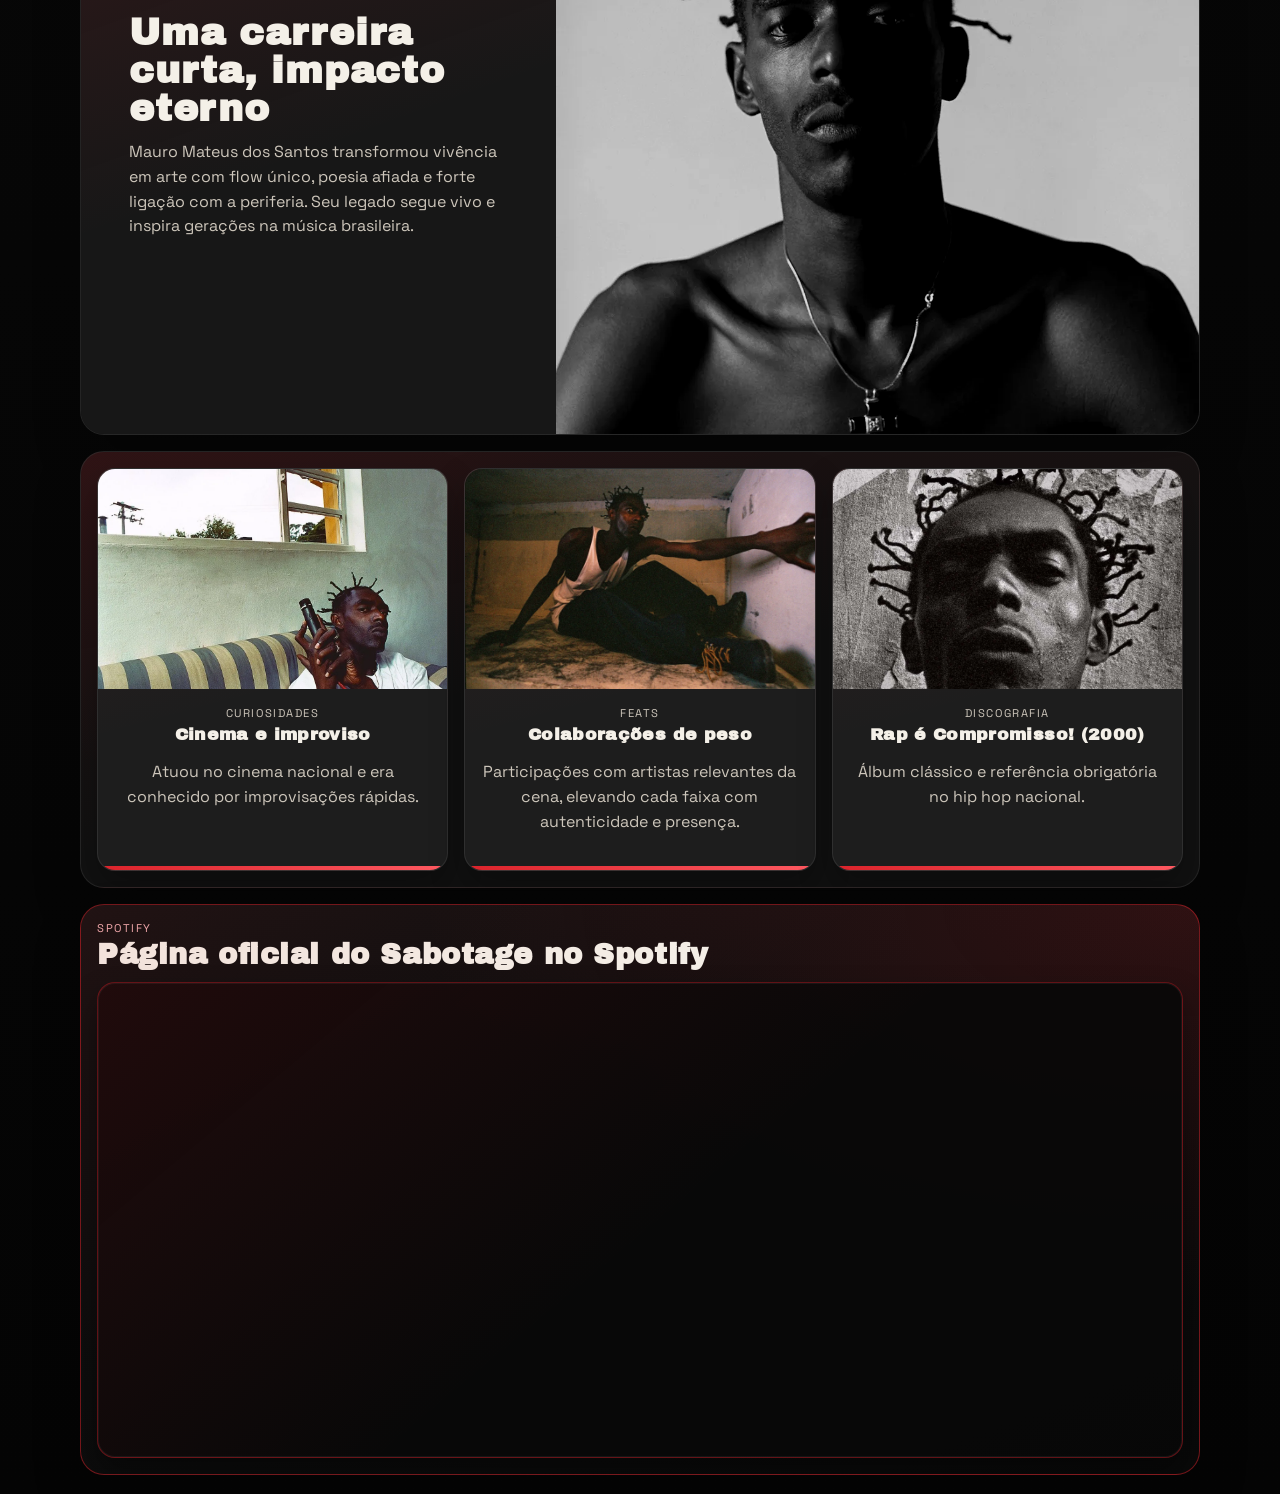
==== commit 9908d899: "remove frases extras e corrige textos da home" ====
--- a/index.html
+++ b/index.html
@@ -6,13 +6,13 @@
   <title>Sabotage</title>
   <link rel="preconnect" href="https://fonts.googleapis.com">
   <link rel="preconnect" href="https://fonts.gstatic.com" crossorigin>
-  <link href="https://fonts.googleapis.com/css2?family=Archivo+Black&family=Sedgwick+Ave+Display&family=Space+Grotesk:wght@400;500;700&display=swap" rel="stylesheet">
+  <link href="https://fonts.googleapis.com/css2?family=Archivo+Black&family=Space+Grotesk:wght@400;500;700&display=swap" rel="stylesheet">
   <link rel="stylesheet" href="assets/css/styles.css">
 </head>
 <body>
-  <header class="topbar" aria-label="Navegacao fixa">
+  <header class="topbar" aria-label="Navegação fixa">
     <a class="topbar-brand" href="#inicio">SABOTAGE</a>
-    <nav class="topbar-links" aria-label="Secoes">
+    <nav class="topbar-links" aria-label="Seções">
       <a href="#biografia">Biografia</a>
       <a href="#curiosidades">Curiosidades</a>
       <a href="#feats">Feats</a>
@@ -21,17 +21,35 @@
   </header>
 
   <section class="hero" id="inicio">
-    <p class="hero-sticker" aria-label="Vim pra sabotar seu raciocinio"><span class="w1">vim</span> <span class="w2">pra</span> <span class="word-red w3">SABOTAR</span> <span class="w4">seu</span> <span class="word-yellow w5">RACIOCINIO</span></p>
+    <div class="hero-copy">
+      <p class="hero-kicker">Brooklin · São Paulo · Rap e compromisso</p>
+      <h1 class="hero-title">Poeta da rua, voz eterna da periferia.</h1>
+      <p class="hero-lead">
+        Mauro Mateus dos Santos transformou vivência em manifesto. Flow cortante,
+        cinema, quebrada e consciência social em uma presença que ainda pulsa no rap brasileiro.
+      </p>
+      <div class="hero-tags" aria-label="Marcas do legado">
+        <span>Rap nacional</span>
+        <span>Cinema</span>
+        <span>Periferia</span>
+        <span>Legado</span>
+      </div>
+    </div>
+    <div class="hero-meta" aria-label="Contexto visual">
+      <span>1973</span>
+      <span>2003</span>
+      <span>Brooklin</span>
+    </div>
     <img class="hero-logo" src="imgs/sabotage.webp" alt="SABOTAGE">
   </section>
 
   <main>
     <div class="feature-sections">
       <section id="musicas" class="feature panel">
-        <img src="imgs/sbta-1.webp" alt="Sabotage em retrato artistico" loading="lazy" decoding="async">
+        <img src="imgs/sbta-1.webp" alt="Sabotage em retrato artístico" loading="lazy" decoding="async">
         <div class="feature-copy">
           <p class="label">Faixas em destaque</p>
-          <h2>Som de rua com identidade propria</h2>
+          <h2>Som de rua com identidade própria</h2>
           <ul>
             <li>Rap e Compromisso</li>
             <li>Um Bom Lugar</li>
@@ -39,7 +57,7 @@
             <li>Respeito é pra Quem Tem</li>
           </ul>
           <p>
-            Letras de sobrevivencia, consciencia e atitude que marcaram para sempre
+            Letras de sobrevivência, consciência e atitude que marcaram para sempre
             o rap brasileiro.
           </p>
         </div>
@@ -50,12 +68,12 @@
           <p class="label">Biografia</p>
           <h2>Uma carreira curta, impacto eterno</h2>
           <p>
-            Mauro Mateus dos Santos transformou vivencia em arte com flow unico,
-            poesia afiada e forte ligacao com a periferia. Seu legado segue vivo e
-            inspira geracoes na musica brasileira.
+            Mauro Mateus dos Santos transformou vivência em arte com flow único,
+            poesia afiada e forte ligação com a periferia. Seu legado segue vivo e
+            inspira gerações na música brasileira.
           </p>
         </div>
-        <img src="imgs/sbta-6.webp" alt="Ilustracao de Sabotage" loading="lazy" decoding="async">
+        <img src="imgs/sbta-6.webp" alt="Ilustração de Sabotage" loading="lazy" decoding="async">
       </section>
     </div>
 
@@ -65,18 +83,18 @@
         <div>
           <p class="label">Curiosidades</p>
           <h3>Cinema e improviso</h3>
-          <p>Atuou no cinema nacional e era conhecido por improvisacoes rapidas.</p>
+          <p>Atuou no cinema nacional e era conhecido por improvisações rápidas.</p>
         </div>
       </article>
 
       <article id="feats" class="card">
-          <img src="imgs/sbta-3.webp" alt="Arte grafica de Sabotage" loading="lazy" decoding="async">
+          <img src="imgs/sbta-3.webp" alt="Arte gráfica de Sabotage" loading="lazy" decoding="async">
         <div>
           <p class="label">Feats</p>
-          <h3>Colaboracoes de peso</h3>
+          <h3>Colaborações de peso</h3>
           <p>
-            Participacoes com artistas relevantes da cena, elevando cada faixa
-            com autenticidade e presenca.
+            Participações com artistas relevantes da cena, elevando cada faixa
+            com autenticidade e presença.
           </p>
         </div>
       </article>
@@ -86,25 +104,21 @@
         <div>
           <p class="label">Discografia</p>
           <h3>Rap é Compromisso! (2000)</h3>
-          <p>Album classico e referencia obrigatoria no hip hop nacional.</p>
+          <p>Álbum clássico e referência obrigatória no hip hop nacional.</p>
         </div>
       </article>
-    </section>
-
-    <section class="quote panel">
-      <p>"Seu compromisso com o mundo nunca sera esquecido."</p>
     </section>
 
     <section id="spotify" class="panel spotify">
       <div class="spotify-head">
         <p class="label">Spotify</p>
-        <h2>Pagina oficial do Sabotage no Spotify</h2>
+        <h2>Página oficial do Sabotage no Spotify</h2>
       </div>
 
       <div class="spotify-frame">
         <iframe
           class="spotify-embed"
-          title="Pagina do Sabotage no Spotify"
+          title="Página do Sabotage no Spotify"
           src="https://open.spotify.com/embed/artist/5deK5HnwbEKvge2svL0i0B?utm_source=generator"
           loading="lazy"
           allow="autoplay; clipboard-write; encrypted-media; fullscreen; picture-in-picture"
--- a/assets/css/styles.css
+++ b/assets/css/styles.css
@@ -1,11 +1,17 @@
 :root {
-  --bg: #070707;
-  --panel: #0f0f0f;
-  --panel-soft: #171717;
-  --line: rgba(220, 35, 43, 0.5);
-  --text-main: #f3f3f3;
-  --text-soft: #cfcfcf;
+  --bg: #050505;
+  --bg-soft: #0d0d0d;
+  --panel: #111111;
+  --panel-2: #171717;
+  --panel-3: #1d1d1d;
+  --ink: #050505;
+  --line: rgba(255, 255, 255, 0.08);
+  --line-strong: rgba(220, 35, 43, 0.55);
+  --text-main: #f4f0e8;
+  --text-soft: #cdc6bb;
   --accent: #dc232b;
+  --accent-soft: #ff6a70;
+  --sand: #f2d07b;
 }
 
 * {
@@ -17,13 +23,27 @@
   margin: 0;
   padding: 0;
   overflow-x: hidden;
+  scroll-behavior: smooth;
 }
 
 body {
   min-height: 100vh;
-  background: var(--bg);
+  background:
+    radial-gradient(circle at top, rgba(220, 35, 43, 0.12), transparent 34%),
+    linear-gradient(180deg, #090909 0%, #040404 100%);
   color: var(--text-main);
   font-family: "Space Grotesk", sans-serif;
+}
+
+body::before {
+  content: "";
+  position: fixed;
+  inset: 0;
+  background-image: radial-gradient(rgba(255, 255, 255, 0.08) 0.6px, transparent 0.7px);
+  background-size: 4px 4px;
+  opacity: 0.08;
+  pointer-events: none;
+  z-index: 0;
 }
 
 .topbar {
@@ -35,11 +55,11 @@
   display: flex;
   align-items: center;
   justify-content: space-between;
-  gap: 1.4rem;
-  padding: 1.15rem 1.55rem;
-  border-bottom: 1px solid rgba(220, 35, 43, 0.4);
-  background: rgba(6, 6, 6, 0.88);
-  backdrop-filter: blur(7px);
+  gap: 1rem;
+  padding: 1rem 1.25rem;
+  border-bottom: 1px solid rgba(255, 255, 255, 0.08);
+  background: rgba(8, 8, 8, 0.86);
+  backdrop-filter: blur(10px);
   opacity: 0;
   transform: translateY(-100%);
   pointer-events: none;
@@ -56,50 +76,46 @@
   color: var(--text-main);
   text-decoration: none;
   font-family: "Archivo Black", sans-serif;
-  font-size: 1.22rem;
-  letter-spacing: 0.1em;
+  font-size: 1.1rem;
+  letter-spacing: 0.14em;
 }
 
 .topbar-links {
   display: flex;
+  flex-wrap: wrap;
+  justify-content: flex-end;
+  gap: 0.5rem;
+}
+
+.topbar-links a {
+  display: inline-flex;
   align-items: center;
-  gap: 0.56rem;
-}
-
-.topbar-links a {
+  justify-content: center;
+  padding: 0.45rem 0.72rem;
+  border: 1px solid rgba(255, 255, 255, 0.18);
+  border-radius: 999px;
+  background: rgba(255, 255, 255, 0.03);
+  color: var(--text-main);
   text-decoration: none;
-  color: var(--text-main);
-  border: 1px solid rgba(255, 255, 255, 0.24);
-  padding: 0.44rem 0.74rem;
-  font-size: 0.84rem;
+  font-size: 0.78rem;
   text-transform: uppercase;
   letter-spacing: 0.08em;
+  transition: border-color 180ms ease, background 180ms ease, transform 180ms ease;
 }
 
 .topbar-links a:hover {
-  border-color: var(--line);
-  background: rgba(220, 35, 43, 0.2);
-}
-
-main {
-  width: min(980px, calc(100% - 1rem));
-  margin: 0.7rem auto 1rem;
-  display: grid;
-  gap: 0.7rem;
-}
-
-.panel {
-  border: 1px solid var(--line);
-  background: var(--panel);
+  border-color: var(--line-strong);
+  background: rgba(220, 35, 43, 0.16);
+  transform: translateY(-1px);
 }
 
 .hero {
-  width: 100%;
-  height: 100vh;
+  position: relative;
+  z-index: 1;
   display: grid;
   align-items: end;
-  padding: clamp(0.9rem, 3vw, 1.6rem);
-  position: relative;
+  min-height: 100vh;
+  padding: clamp(1rem, 3vw, 1.8rem);
   overflow: hidden;
 }
 
@@ -107,15 +123,12 @@
   content: "";
   position: absolute;
   inset: 0;
-  background-image: url("../../imgs/sbta-5.webp");
-  background-size: cover;
-  background-position: center bottom;
-  opacity: 1;
-  transform: none;
-  filter: none;
-  animation: none;
+  background:
+    linear-gradient(115deg, rgba(0, 0, 0, 0.84) 0%, rgba(0, 0, 0, 0.24) 34%, rgba(0, 0, 0, 0.02) 58%),
+    linear-gradient(180deg, rgba(0, 0, 0, 0.08), rgba(0, 0, 0, 0.74)),
+    url("../../imgs/sbta-5.webp") center bottom / cover no-repeat;
+  box-shadow: inset 0 0 90px rgba(255, 255, 255, 0.09);
   z-index: 0;
-  box-shadow: inset 0 0 90px rgba(255, 255, 255, 0.18);
 }
 
 .hero::after {
@@ -124,18 +137,107 @@
   left: 0;
   right: 0;
   bottom: 0;
-  height: 4px;
-  background:
-    linear-gradient(90deg, rgba(255, 255, 255, 0) 0%, rgba(255, 255, 255, 0.95) 50%, rgba(255, 255, 255, 0) 100%);
-  box-shadow:
-    0 0 8px rgba(255, 255, 255, 0.75),
-    0 0 18px rgba(255, 255, 255, 0.45);
+  height: 3px;
+  background: linear-gradient(90deg, rgba(255, 255, 255, 0), rgba(255, 255, 255, 0.95), rgba(255, 255, 255, 0));
+  box-shadow: 0 0 8px rgba(255, 255, 255, 0.75), 0 0 18px rgba(255, 255, 255, 0.4);
   transform: translateX(-160%);
   animation: hero-neon-sweep 3.8s linear infinite;
   z-index: 1;
   pointer-events: none;
 }
 
+.hero-copy,
+.hero-meta,
+.hero-logo {
+  position: relative;
+  z-index: 2;
+}
+
+.hero-copy {
+  width: min(560px, 48vw);
+  margin-bottom: clamp(8.5rem, 16vw, 12rem);
+  padding: clamp(1rem, 2vw, 1.35rem);
+  border: 1px solid rgba(255, 255, 255, 0.08);
+  border-radius: 24px;
+  background:
+    linear-gradient(180deg, rgba(255, 255, 255, 0.035), rgba(255, 255, 255, 0) 30%),
+    linear-gradient(155deg, rgba(220, 35, 43, 0.13), rgba(220, 35, 43, 0) 50%),
+    rgba(10, 10, 10, 0.68);
+  backdrop-filter: blur(8px);
+  box-shadow: 0 22px 46px rgba(0, 0, 0, 0.34);
+}
+
+.hero-kicker {
+  margin: 0 0 0.55rem;
+  color: #f0b0b4;
+  font-size: 0.74rem;
+  text-transform: uppercase;
+  letter-spacing: 0.16em;
+}
+
+.hero-title {
+  margin: 0;
+  max-width: 12ch;
+  font-family: "Archivo Black", sans-serif;
+  font-size: clamp(2rem, 5vw, 4.4rem);
+  line-height: 0.96;
+  text-transform: uppercase;
+  text-wrap: balance;
+}
+
+.hero-lead {
+  margin: 0.9rem 0 0;
+  max-width: 40ch;
+  color: #e1d8ca;
+  font-size: clamp(0.98rem, 1.45vw, 1.12rem);
+  line-height: 1.55;
+}
+
+.hero-tags {
+  display: flex;
+  flex-wrap: wrap;
+  gap: 0.55rem;
+  margin-top: 1rem;
+}
+
+.hero-tags span {
+  display: inline-flex;
+  align-items: center;
+  justify-content: center;
+  padding: 0.42rem 0.72rem;
+  border: 1px solid rgba(255, 255, 255, 0.12);
+  border-radius: 999px;
+  background: rgba(255, 255, 255, 0.04);
+  color: #fff2d7;
+  font-size: 0.72rem;
+  text-transform: uppercase;
+  letter-spacing: 0.08em;
+}
+
+.hero-meta {
+  position: absolute;
+  left: clamp(1rem, 3vw, 2rem);
+  bottom: clamp(1.2rem, 3vw, 2rem);
+  display: flex;
+  gap: 0.55rem;
+  flex-wrap: wrap;
+}
+
+.hero-meta span {
+  display: inline-flex;
+  align-items: center;
+  justify-content: center;
+  min-width: 84px;
+  padding: 0.48rem 0.72rem;
+  border: 1px solid rgba(255, 255, 255, 0.11);
+  border-radius: 14px;
+  background: rgba(8, 8, 8, 0.68);
+  color: #f5eee3;
+  font-size: 0.73rem;
+  text-transform: uppercase;
+  letter-spacing: 0.1em;
+}
+
 @keyframes hero-neon-sweep {
   from {
     transform: translateX(-125%);
@@ -148,25 +250,24 @@
 
 h2,
 h3 {
+  margin: 0;
   font-family: "Archivo Black", sans-serif;
   letter-spacing: 0.02em;
-  margin: 0;
 }
 
 .hero-logo {
   position: absolute;
-  z-index: 2;
-  right: 0.2rem;
-  top: 78%;
+  right: 0.3rem;
+  top: 80%;
   width: clamp(370px, 63vw, 1140px);
   height: auto;
   display: block;
   transform: rotate(-3.2deg) translate(0, -50%) scale(1);
   transform-origin: right top;
-  filter: brightness(0.86) saturate(1.03) blur(1.7px);
+  filter: brightness(0.92);
   opacity: 0;
   animation:
-    logo-fade 1850ms cubic-bezier(0.16, 0.84, 0.22, 1) 120ms forwards,
+    logo-fade 1650ms cubic-bezier(0.16, 0.84, 0.22, 1) 120ms forwards,
     logo-float 4.8s ease-in-out 0s infinite;
 }
 
@@ -174,13 +275,13 @@
   0% {
     opacity: 0;
     transform: rotate(-3.2deg) translate(0, -50%) scale(1.03);
-    filter: brightness(0.86) saturate(1.03) blur(1.7px);
+    filter: brightness(0.88) blur(1.4px);
   }
 
   100% {
     opacity: 1;
     transform: rotate(-3.2deg) translate(0, -50%) scale(1);
-    filter: none;
+    filter: brightness(0.98) blur(0);
   }
 }
 
@@ -191,249 +292,60 @@
   }
 
   50% {
-    transform: rotate(-4.3deg) translate(-12px, -54%) scale(1.025);
-  }
-}
-
-.hero-sticker {
-  position: absolute;
-  z-index: 2;
-  right: clamp(1rem, 3.8vw, 2.8rem);
-  top: 88.8%;
-  margin: 0;
-  padding: 0.18rem 0.28rem;
-  max-width: none;
-  font-family: "Sedgwick Ave Display", "Archivo Black", sans-serif;
-  font-size: clamp(1.45rem, 2.9vw, 2.35rem);
-  line-height: 0.95;
-  color: #fffbe9;
-  letter-spacing: 0.015em;
-  white-space: nowrap;
-  text-align: right;
-  text-transform: none;
-  background: none;
-  border: 0;
-  box-shadow: none;
-  text-shadow:
-    -1px -1px 0 #000000,
-    1px -1px 0 #000000,
-    -1px 1px 0 #000000,
-    1px 1px 0 #000000,
-    0 1px 0 rgba(0, 0, 0, 0.55);
-  filter: saturate(1.22) contrast(1.2) brightness(1.08);
-  text-rendering: geometricPrecision;
-  -webkit-font-smoothing: antialiased;
-  transform: translateY(-50%) rotate(-3.2deg);
-  opacity: 0;
-  isolation: isolate;
-  animation: sticker-fade 2050ms cubic-bezier(0.16, 0.84, 0.22, 1) 620ms forwards;
-}
-
-.hero-sticker::before {
+    transform: rotate(-4.1deg) translate(-10px, -53%) scale(1.02);
+  }
+}
+
+main {
+  position: relative;
+  z-index: 1;
+  width: min(1120px, calc(100% - 1rem));
+  margin: 0.7rem auto 1.2rem;
+  display: grid;
+  gap: 1rem;
+}
+
+.panel {
+  position: relative;
+  overflow: hidden;
+  border: 1px solid var(--line);
+  border-radius: 24px;
+  background:
+    linear-gradient(180deg, rgba(255, 255, 255, 0.02), rgba(255, 255, 255, 0) 32%),
+    var(--panel);
+  box-shadow: 0 24px 48px rgba(0, 0, 0, 0.24);
+}
+
+.panel::before {
   content: "";
   position: absolute;
-  inset: -0.22rem -0.48rem -0.2rem -0.38rem;
-  background:
-    linear-gradient(150deg, rgba(255, 255, 255, 0.05), rgba(255, 255, 255, 0) 42%),
-    repeating-linear-gradient(0deg, rgba(255, 255, 255, 0.05) 0 1px, rgba(0, 0, 0, 0.22) 1px 2px),
-    #020202;
-  box-shadow:
-    0 9px 20px rgba(0, 0, 0, 0.52),
-    8px 10px 0 rgba(220, 35, 43, 0.9),
-    inset 0 0 0 1px rgba(255, 255, 255, 0.06);
-  z-index: -2;
+  inset: 0;
+  background: linear-gradient(150deg, rgba(220, 35, 43, 0.08), rgba(220, 35, 43, 0) 38%);
   pointer-events: none;
 }
 
-.hero-sticker::after {
-  content: "";
-  position: absolute;
-  inset: -0.22rem -0.48rem -0.2rem -0.38rem;
-  background-image: radial-gradient(rgba(0, 0, 0, 0.38) 0.58px, transparent 0.65px);
-  background-size: 3px 3px;
-  opacity: 0.16;
-  mix-blend-mode: multiply;
-  z-index: -1;
-  pointer-events: none;
-  animation: grain-drift 2.8s steps(3, end) infinite;
-}
-
-.hero-sticker .word-red,
-.hero-sticker .word-yellow {
-  color: #ff2436;
-}
-
-.hero-sticker .w1,
-.hero-sticker .w4 {
-  color: #ffe86e;
-}
-
-.hero-sticker .w2 {
-  color: #fff8dd;
-}
-
-.hero-sticker span {
-  display: inline-block;
-  position: relative;
-  z-index: 1;
-  animation: punk-jitter 2.6s steps(2, end) infinite;
-}
-
-.hero-sticker .w1 {
-  transform: rotate(-2deg) skewX(-5deg);
-  letter-spacing: 0.01em;
-  animation-delay: 0.03s;
-}
-
-.hero-sticker .w2 {
-  transform: rotate(1.8deg) translateY(0.03em);
-  animation-delay: 0.08s;
-}
-
-.hero-sticker .w3 {
-  transform: rotate(-1.6deg) scale(1.07, 0.97);
-  animation-delay: 0.12s;
-}
-
-.hero-sticker .w4 {
-  transform: rotate(1deg) skewX(4deg);
-  animation-delay: 0.16s;
-}
-
-.hero-sticker .w5 {
-  transform: rotate(-2.9deg) translateY(0.02em) scale(1.05, 0.98);
-  letter-spacing: 0.012em;
-  animation-delay: 0.21s;
-}
-
-@keyframes sticker-fade {
-  0% {
-    opacity: 0;
-    transform: translateY(-50%) translateX(10px) rotate(-3.2deg) scale(1.03);
-    filter: blur(2px);
-  }
-
-  100% {
-    opacity: 1;
-    transform: translateY(-50%) translateX(0) rotate(-3.2deg) scale(1);
-    filter: blur(0);
-  }
-}
-
-@keyframes punk-jitter {
-  0%,
-  100% {
-    filter: none;
-  }
-
-  24% {
-    transform: translate(-0.008em, -0.006em) rotate(-0.22deg);
-  }
-
-  51% {
-    transform: translate(0.007em, 0.006em) rotate(0.2deg);
-  }
-
-  77% {
-    transform: translate(-0.006em, 0.007em) rotate(-0.18deg);
-    filter: contrast(1.06) saturate(0.95);
-  }
-}
-
-@keyframes grain-drift {
-  0%,
-  100% {
-    transform: translate(0, 0);
-  }
-
-  33% {
-    transform: translate(-1px, 1px);
-  }
-
-  66% {
-    transform: translate(1px, -1px);
-  }
-}
-
-@media (prefers-reduced-motion: reduce) {
-  .hero::before {
-    animation: none;
-    opacity: 1;
-    transform: none;
-    filter: none;
-  }
-
-  .hero::after {
-    animation: none;
-    opacity: 0;
-  }
-
-  .hero-logo {
-    animation: none;
-    opacity: 1;
-    filter: none;
-    transform: rotate(-3.2deg) translate(0, -50%);
-    transition: none;
-  }
-
-  .hero-sticker {
-    animation: none;
-    opacity: 1;
-    filter: none;
-    transform: translateY(-50%) rotate(-3.2deg);
-  }
-
-  .hero-sticker span {
-    animation: none;
-  }
-
-}
-
-button {
-  display: inline-flex;
-  align-items: center;
-  justify-content: center;
-  border: 1px solid #7e1519;
-  background: var(--accent);
-  color: #fff;
-  text-decoration: none;
-  padding: 0.58rem 0.86rem;
-  font-size: 0.74rem;
-  text-transform: uppercase;
-  letter-spacing: 0.08em;
-  font-weight: 700;
-  cursor: pointer;
-}
-
+.feature-sections {
+  display: grid;
+  gap: 1rem;
+}
 
 .feature {
   display: grid;
-  grid-template-columns: 1.5fr 1fr;
-  align-items: stretch;
-  overflow: hidden;
-}
-
-.feature-sections {
-  display: grid;
-  gap: 0.5rem;
-}
-
-.feature.panel {
-  width: 135%;
-  margin-left: -17.5%;
-  align-items: center;
-  height: clamp(360px, 30vw, 500px);
+  grid-template-columns: 1.15fr 0.85fr;
+  min-height: 440px;
+}
+
+#biografia.feature {
+  grid-template-columns: 0.85fr 1.15fr;
 }
 
 .feature img {
   width: 100%;
   height: 100%;
-  min-height: 240px;
-  aspect-ratio: auto;
   object-fit: cover;
-  border: 2px solid #000000;
-  box-shadow: inset 0 0 0 1px rgba(0, 0, 0, 0.7);
-  filter: brightness(0.86);
+  display: block;
+  border: 0;
+  filter: brightness(0.88) contrast(1.05);
 }
 
 #musicas.feature img {
@@ -441,78 +353,90 @@
 }
 
 #biografia.feature img {
-  object-position: right center;
+  object-position: center right;
 }
 
 .feature-copy {
+  position: relative;
+  z-index: 1;
   display: flex;
   flex-direction: column;
   justify-content: center;
-  align-items: center;
-  justify-self: center;
-  width: 100%;
-  gap: 0.55rem;
-  text-align: center;
-  padding: clamp(1.5rem, 4.2vw, 3.2rem) clamp(2rem, 6vw, 4.4rem);
-  background:
-    linear-gradient(170deg, rgba(220, 35, 43, 0.09), rgba(220, 35, 43, 0) 58%),
-    #121212;
+  gap: 0.7rem;
+  padding: clamp(1.6rem, 4vw, 3rem);
+  background:
+    linear-gradient(180deg, rgba(255, 255, 255, 0.02), rgba(255, 255, 255, 0) 26%),
+    linear-gradient(160deg, rgba(220, 35, 43, 0.14), rgba(220, 35, 43, 0) 55%),
+    var(--panel-2);
 }
 
 .feature-copy h2 {
-  margin-top: 0.1rem;
-  max-width: 18ch;
-  font-size: clamp(1.35rem, 3.1vw, 2rem);
-  line-height: 1.1;
+  max-width: 13ch;
+  font-size: clamp(1.5rem, 3vw, 2.35rem);
+  line-height: 1.02;
 }
 
 .feature-copy p,
 .feature-copy li,
 .card p {
   color: var(--text-soft);
-  line-height: 1.45;
+  line-height: 1.55;
 }
 
 .feature-copy p {
-  max-width: 36ch;
+  max-width: 38ch;
   margin: 0;
 }
 
 .feature-copy ul {
-  margin: 0.3rem 0 0.15rem;
+  margin: 0;
   padding: 0;
   list-style: none;
-}
-
-.feature-copy li + li {
-  margin-top: 0.2rem;
+  display: grid;
+  gap: 0.24rem;
+}
+
+.feature-copy li {
+  display: inline-flex;
+  align-items: center;
+  gap: 0.55rem;
+}
+
+.feature-copy li::before {
+  content: "//";
+  color: var(--accent-soft);
+  font-family: "Archivo Black", sans-serif;
 }
 
 .label {
   margin: 0;
-  color: #f0a4a8;
-  font-size: 0.68rem;
+  color: #f2b1b4;
+  font-size: 0.7rem;
   text-transform: uppercase;
-  letter-spacing: 0.11em;
+  letter-spacing: 0.14em;
 }
 
 .cards {
   display: grid;
   grid-template-columns: repeat(3, minmax(0, 1fr));
-  gap: 0.9rem;
-  padding: 0.8rem;
+  gap: 1rem;
+  padding: 1rem;
+  background:
+    linear-gradient(170deg, rgba(220, 35, 43, 0.08), rgba(220, 35, 43, 0) 50%),
+    var(--panel);
 }
 
 .card {
   position: relative;
-  border: 1px solid var(--line);
-  border-radius: 12px;
   overflow: hidden;
-  background:
+  border: 1px solid rgba(255, 255, 255, 0.08);
+  border-radius: 18px;
+  background:
+    linear-gradient(180deg, rgba(255, 255, 255, 0.02), rgba(255, 255, 255, 0) 26%),
     linear-gradient(165deg, rgba(220, 35, 43, 0.08), rgba(220, 35, 43, 0) 55%),
-    #141414;
-  box-shadow: 0 14px 30px rgba(0, 0, 0, 0.35);
-  transition: transform 220ms ease, box-shadow 220ms ease, border-color 220ms ease;
+    var(--panel-3);
+  box-shadow: 0 16px 34px rgba(0, 0, 0, 0.28);
+  transition: transform 220ms ease, border-color 220ms ease, box-shadow 220ms ease;
 }
 
 .card::after {
@@ -523,12 +447,17 @@
   bottom: 0;
   height: 4px;
   background: linear-gradient(90deg, #dc232b, #ff5961);
-  opacity: 0.8;
+}
+
+.card:hover {
+  transform: translateY(-6px);
+  border-color: rgba(220, 35, 43, 0.8);
+  box-shadow: 0 22px 38px rgba(0, 0, 0, 0.36);
 }
 
 .card img {
   width: 100%;
-  height: 215px;
+  height: 220px;
   object-fit: cover;
   display: block;
 }
@@ -539,70 +468,46 @@
 }
 
 .card h3 {
-  margin: 0.18rem 0 0.42rem;
+  margin: 0.18rem 0 0.45rem;
   font-size: 1.08rem;
-  line-height: 1.15;
-}
-
-.card:hover {
-  transform: translateY(-5px);
-  border-color: rgba(220, 35, 43, 0.78);
-  box-shadow: 0 20px 36px rgba(0, 0, 0, 0.44);
-}
-
-.quote {
+  line-height: 1.12;
+}
+
+.spotify {
   padding: 1rem;
-  text-align: center;
-  background: #f2f2f2;
-  border-color: #f2f2f2;
-}
-
-.quote p {
-  margin: 0;
-  font-family: "Archivo Black", sans-serif;
-  font-size: 1rem;
-  color: #151515;
-}
-
-.spotify {
-  position: relative;
-  padding: 1rem;
-  overflow: hidden;
-  border-radius: 14px;
-  border: 1px solid rgba(220, 35, 43, 0.56);
-  box-shadow: 0 16px 34px rgba(0, 0, 0, 0.38);
-  background:
-    radial-gradient(120% 120% at 100% 0%, rgba(220, 35, 43, 0.14) 0%, rgba(220, 35, 43, 0) 58%),
-    linear-gradient(160deg, #101010 0%, #0b0b0b 100%);
+  border-radius: 24px;
+  border: 1px solid rgba(220, 35, 43, 0.5);
+  background:
+    radial-gradient(120% 120% at 100% 0%, rgba(220, 35, 43, 0.16) 0%, rgba(220, 35, 43, 0) 58%),
+    linear-gradient(160deg, #111111 0%, #090909 100%);
 }
 
 .spotify-head h2 {
   margin-top: 0.25rem;
-  font-size: clamp(1.15rem, 2.8vw, 1.65rem);
-}
-
+  font-size: clamp(1.2rem, 2.8vw, 1.8rem);
+}
 
 .spotify-frame {
   position: relative;
-  margin-top: 0.7rem;
+  margin-top: 0.75rem;
   padding: 0.45rem;
+  overflow: hidden;
   border: 1px solid rgba(220, 35, 43, 0.42);
-  border-radius: 10px;
-  overflow: hidden;
-  background:
-    linear-gradient(140deg, rgba(220, 35, 43, 0.1), rgba(220, 35, 43, 0) 52%),
-    rgba(8, 8, 8, 0.86);
+  border-radius: 18px;
+  background:
+    linear-gradient(140deg, rgba(220, 35, 43, 0.11), rgba(220, 35, 43, 0) 52%),
+    rgba(8, 8, 8, 0.9);
   box-shadow:
-    0 14px 30px rgba(0, 0, 0, 0.45),
-    inset 0 0 0 1px rgba(255, 255, 255, 0.06);
+    0 16px 30px rgba(0, 0, 0, 0.42),
+    inset 0 0 0 1px rgba(255, 255, 255, 0.05);
 }
 
 .spotify-frame::before,
 .spotify-frame::after {
   content: "";
   position: absolute;
-  width: 14px;
-  height: 14px;
+  width: 16px;
+  height: 16px;
   border: 1px solid rgba(220, 35, 43, 0.6);
   pointer-events: none;
 }
@@ -626,34 +531,30 @@
   min-height: 460px;
   border: 0;
   display: block;
-  border-radius: 0;
-}
-
-input {
-  width: 100%;
-  border: 1px solid rgba(255, 255, 255, 0.35);
-  background: #090909;
-  color: var(--text-main);
-  padding: 0.58rem 0.62rem;
-}
-
-input::placeholder {
-  color: #8f8f8f;
-}
-
-input:focus-visible,
-button:focus-visible,
+}
+
 .topbar a:focus-visible {
   outline: 2px solid #ffffff;
   outline-offset: 2px;
 }
 
+@media (prefers-reduced-motion: reduce) {
+  .hero::after,
+  .hero-logo {
+    animation: none;
+  }
+
+  .hero-logo {
+    opacity: 1;
+    filter: none;
+  }
+}
 
 @media (max-width: 840px) {
   .topbar {
     flex-direction: column;
     align-items: stretch;
-    padding: 0.6rem 0.7rem;
+    padding: 0.7rem;
   }
 
   .topbar-brand {
@@ -662,20 +563,50 @@
 
   .topbar-links {
     justify-content: center;
-    flex-wrap: wrap;
-  }
-
-  .hero-sticker {
-    top: 83.6%;
-    right: 1.55rem;
-    max-width: calc(100vw - 0.7rem);
-    font-size: clamp(1.04rem, 4.2vw, 1.42rem);
-    letter-spacing: 0.02em;
-    transform: translateY(-50%) rotate(-3deg);
-    padding: 0.1rem 0.18rem;
+  }
+
+  .hero-copy {
+    width: min(100%, 580px);
+    margin-bottom: 11.5rem;
+    padding: 1rem 0.95rem 1.1rem;
+  }
+
+  .hero-title {
+    max-width: 13ch;
+    font-size: clamp(1.85rem, 8vw, 3rem);
+  }
+
+  .hero-lead {
+    font-size: 0.94rem;
+  }
+
+  .hero-meta {
+    left: 0.9rem;
+    bottom: 1rem;
+    gap: 0.45rem;
+  }
+
+  .hero-meta span {
+    min-width: 72px;
+    padding: 0.42rem 0.6rem;
+    font-size: 0.68rem;
+  }
+
+  .hero-logo {
+    top: auto;
+    bottom: 0.8rem;
+    right: 0.2rem;
+    width: min(86vw, 620px);
+    transform: rotate(-3.2deg) translate(0, 0) scale(1);
+  }
+
+  main {
+    width: min(1120px, calc(100% - 0.8rem));
+    gap: 0.8rem;
   }
 
   .feature,
+  #biografia.feature,
   .cards {
     grid-template-columns: 1fr;
   }
@@ -683,7 +614,23 @@
   .feature.panel {
     width: 100%;
     margin-left: 0;
-    height: 420px;
+    height: auto;
+  }
+
+  .feature {
+    min-height: 0;
+  }
+
+  .feature img {
+    min-height: 260px;
+  }
+
+  .feature-copy {
+    padding: 1.4rem 1.15rem 1.55rem;
+  }
+
+  .cards {
+    padding: 0.8rem;
   }
 
   .spotify {
@@ -692,14 +639,9 @@
 
   .spotify-frame {
     padding: 0.32rem;
-    margin-top: 0.55rem;
   }
 
   .spotify-embed {
     min-height: 380px;
   }
-
-  .card img {
-    height: 220px;
-  }
-}
+}
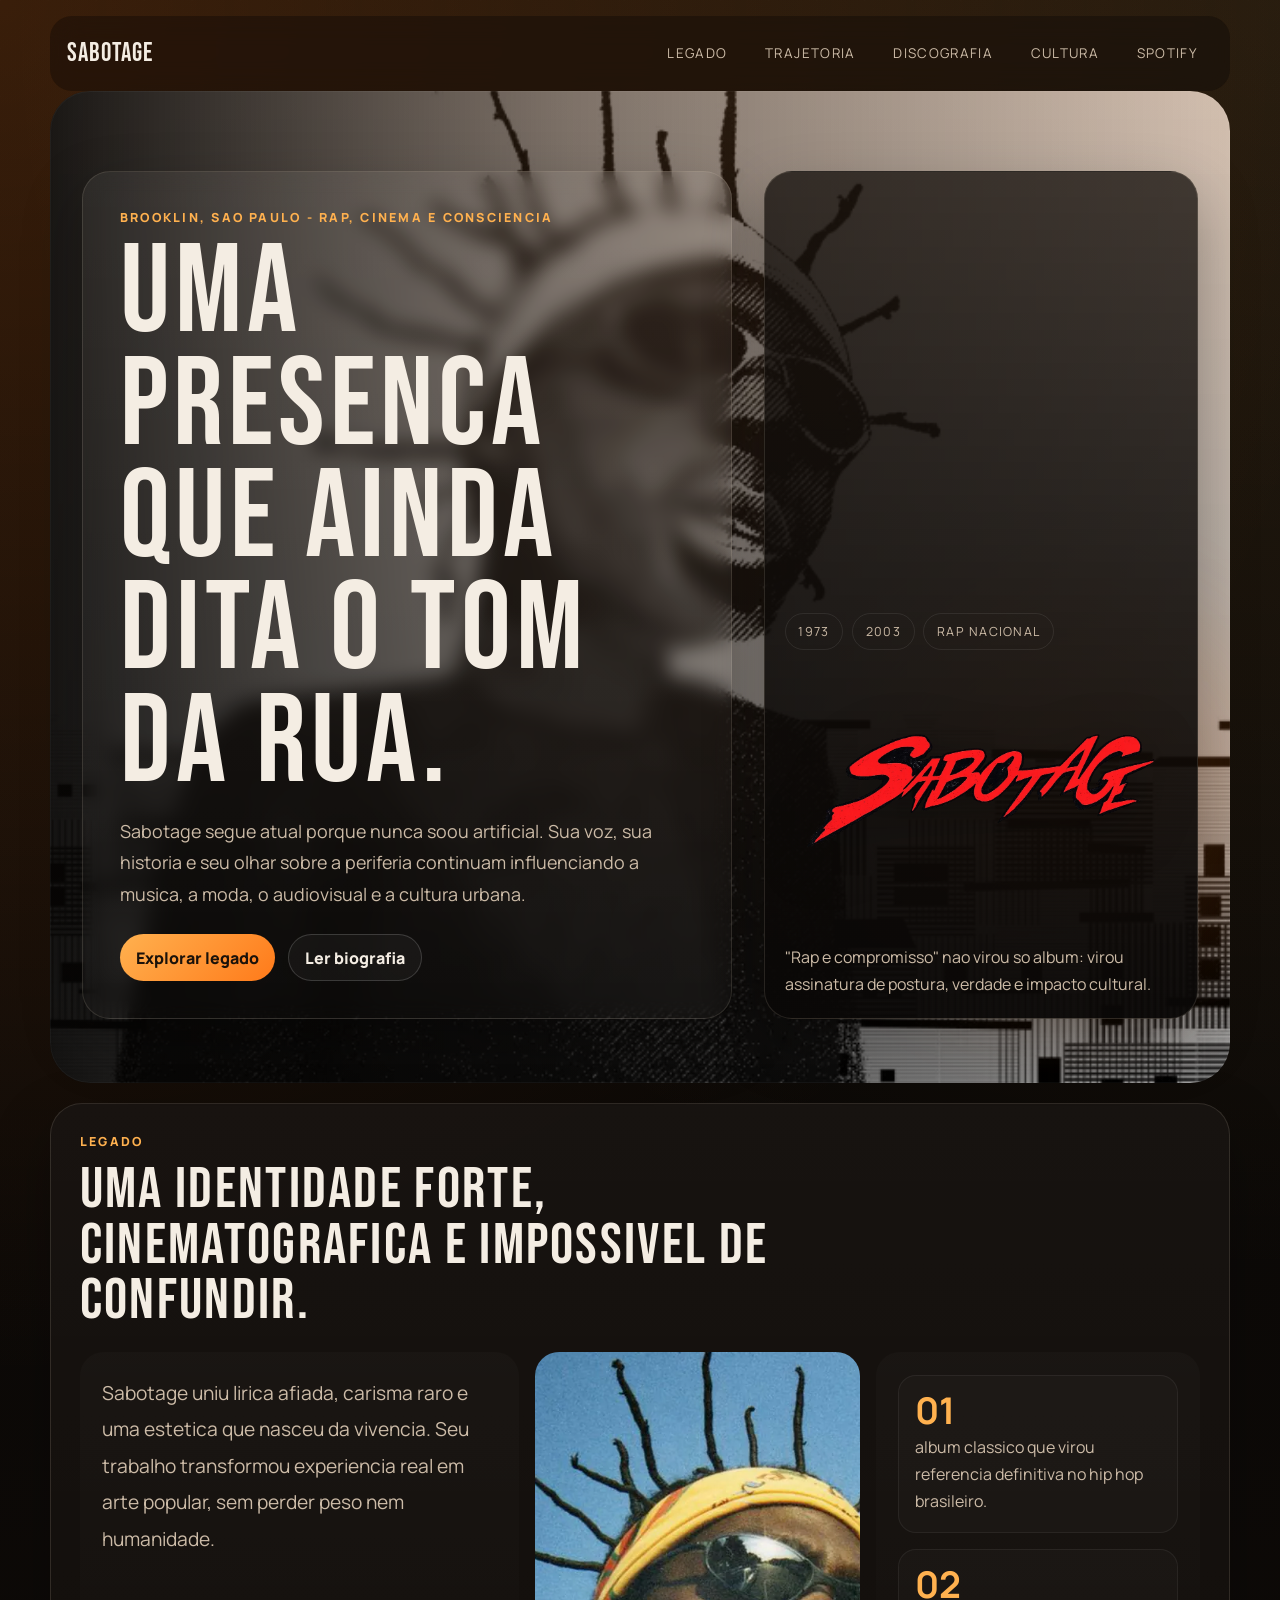
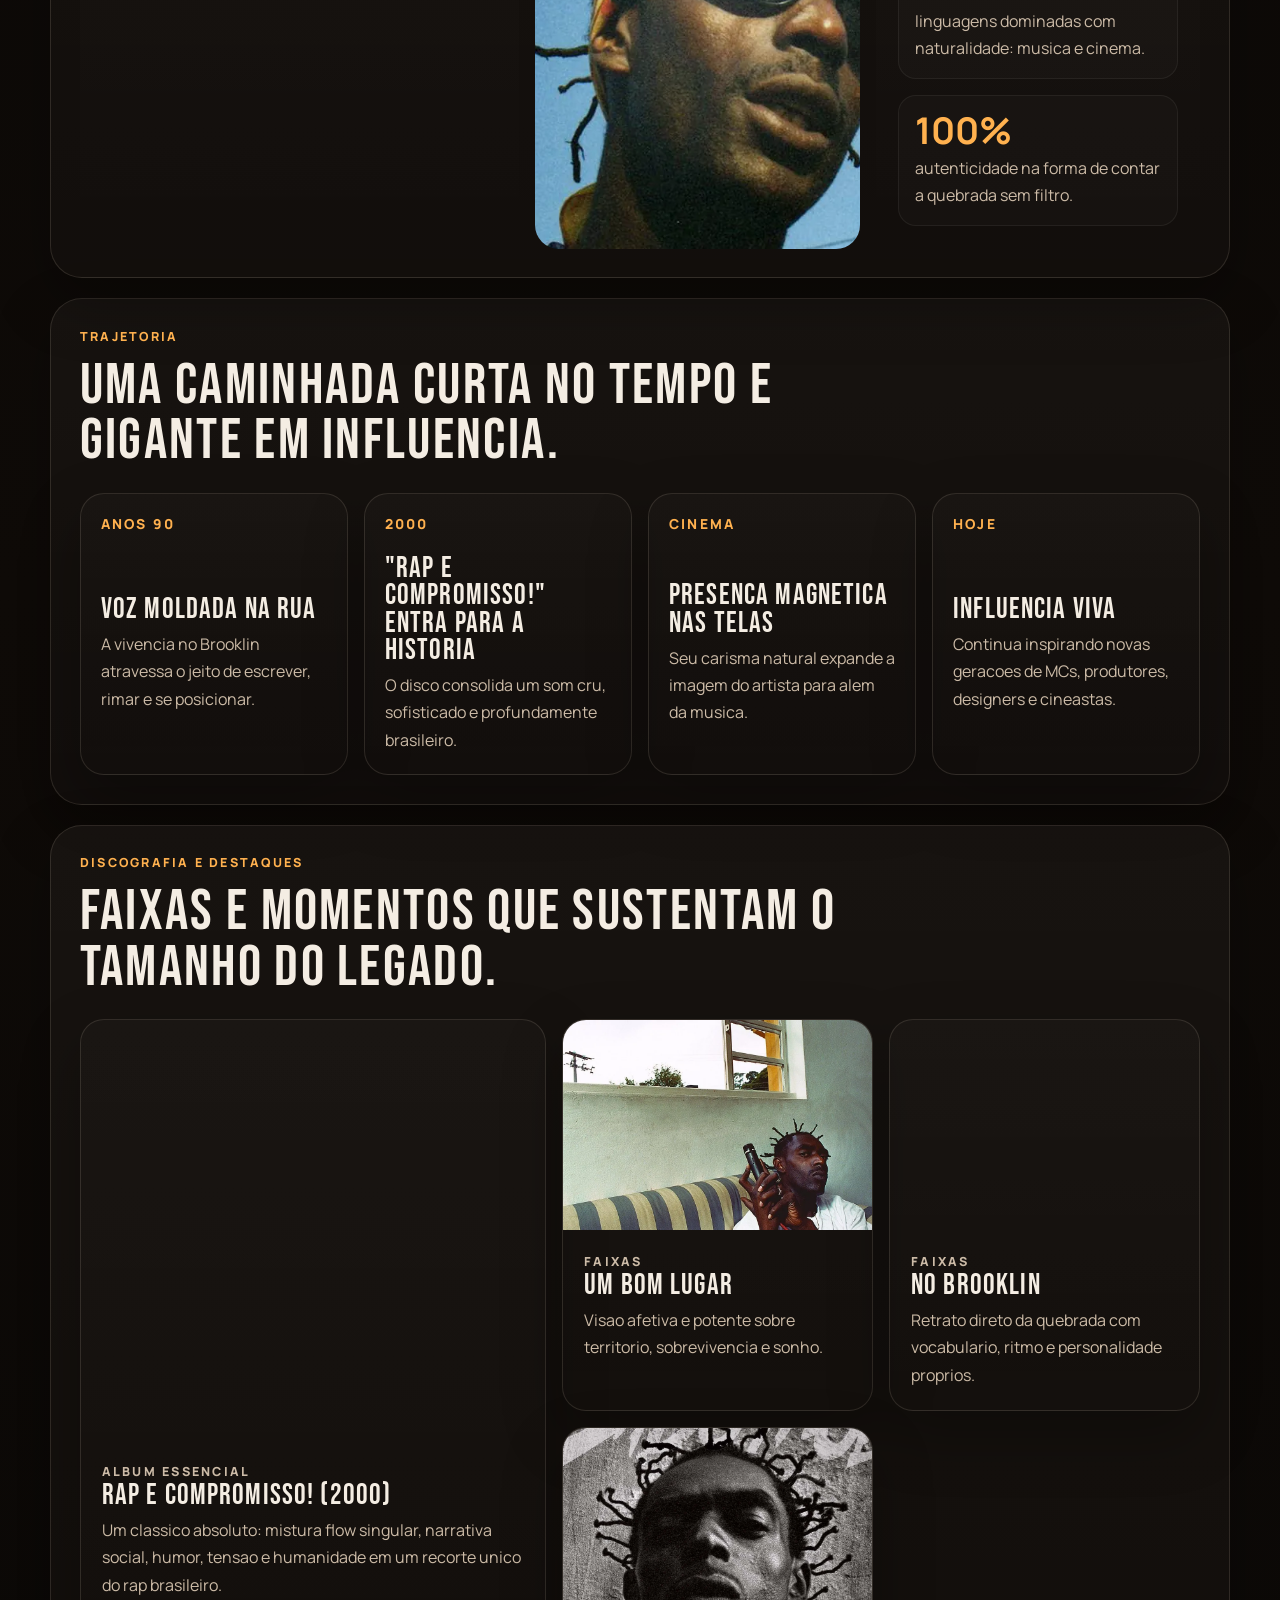
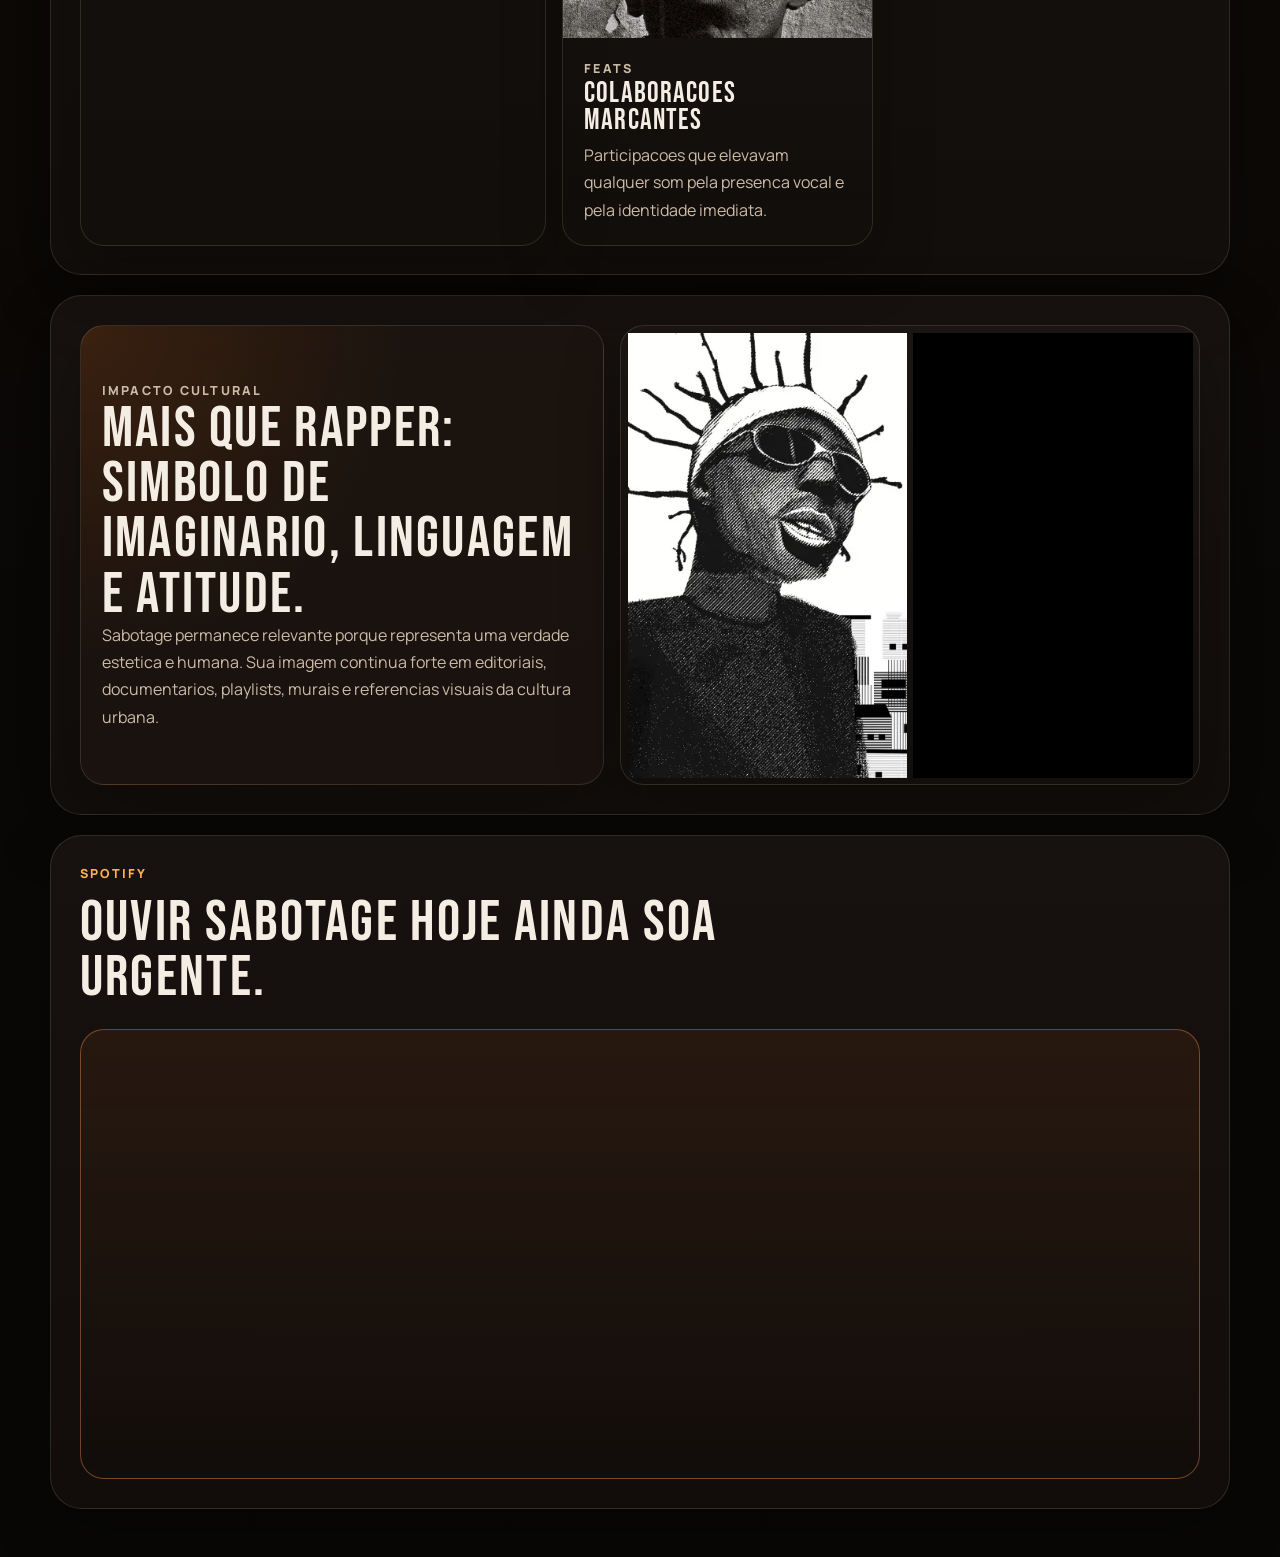
==== commit 1cd0c618: "atualiza layout do tributo e melhora mobile" ====
--- a/index.html
+++ b/index.html
@@ -3,122 +3,212 @@
 <head>
   <meta charset="UTF-8">
   <meta name="viewport" content="width=device-width, initial-scale=1.0">
-  <title>Sabotage</title>
+  <title>Sabotage | Legado Vivo</title>
   <link rel="preconnect" href="https://fonts.googleapis.com">
   <link rel="preconnect" href="https://fonts.gstatic.com" crossorigin>
-  <link href="https://fonts.googleapis.com/css2?family=Archivo+Black&family=Space+Grotesk:wght@400;500;700&display=swap" rel="stylesheet">
+  <link href="https://fonts.googleapis.com/css2?family=Bebas+Neue&family=Manrope:wght@400;500;700;800&display=swap" rel="stylesheet">
   <link rel="stylesheet" href="assets/css/styles.css">
 </head>
 <body>
-  <header class="topbar" aria-label="Navegação fixa">
-    <a class="topbar-brand" href="#inicio">SABOTAGE</a>
-    <nav class="topbar-links" aria-label="Seções">
-      <a href="#biografia">Biografia</a>
-      <a href="#curiosidades">Curiosidades</a>
-      <a href="#feats">Feats</a>
+  <header class="site-header" id="topo">
+    <a class="brand" href="#inicio" aria-label="Ir para o inicio">Sabotage</a>
+    <button class="menu-toggle" type="button" aria-expanded="false" aria-controls="site-menu" aria-label="Abrir menu">
+      <span></span>
+      <span></span>
+      <span></span>
+    </button>
+    <nav class="site-nav" id="site-menu" aria-label="Navegacao principal">
+      <a href="#legado">Legado</a>
+      <a href="#trajetoria">Trajetoria</a>
+      <a href="#discografia">Discografia</a>
+      <a href="#cultura">Cultura</a>
       <a href="#spotify">Spotify</a>
     </nav>
   </header>
 
-  <section class="hero" id="inicio">
-    <div class="hero-copy">
-      <p class="hero-kicker">Brooklin · São Paulo · Rap e compromisso</p>
-      <h1 class="hero-title">Poeta da rua, voz eterna da periferia.</h1>
-      <p class="hero-lead">
-        Mauro Mateus dos Santos transformou vivência em manifesto. Flow cortante,
-        cinema, quebrada e consciência social em uma presença que ainda pulsa no rap brasileiro.
-      </p>
-      <div class="hero-tags" aria-label="Marcas do legado">
-        <span>Rap nacional</span>
-        <span>Cinema</span>
-        <span>Periferia</span>
-        <span>Legado</span>
-      </div>
-    </div>
-    <div class="hero-meta" aria-label="Contexto visual">
-      <span>1973</span>
-      <span>2003</span>
-      <span>Brooklin</span>
-    </div>
-    <img class="hero-logo" src="imgs/sabotage.webp" alt="SABOTAGE">
-  </section>
-
   <main>
-    <div class="feature-sections">
-      <section id="musicas" class="feature panel">
-        <img src="imgs/sbta-1.webp" alt="Sabotage em retrato artístico" loading="lazy" decoding="async">
-        <div class="feature-copy">
-          <p class="label">Faixas em destaque</p>
-          <h2>Som de rua com identidade própria</h2>
-          <ul>
-            <li>Rap e Compromisso</li>
-            <li>Um Bom Lugar</li>
-            <li>No Brooklin</li>
-            <li>Respeito é pra Quem Tem</li>
-          </ul>
+    <section class="hero" id="inicio">
+      <div class="hero-backdrop" aria-hidden="true"></div>
+      <div class="hero-grid">
+        <div class="hero-copy reveal">
+          <p class="eyebrow">Brooklin, Sao Paulo - rap, cinema e consciencia</p>
+          <h1>Uma presenca que ainda dita o tom da rua.</h1>
+          <p class="hero-text">
+            Sabotage segue atual porque nunca soou artificial. Sua voz, sua historia e seu olhar
+            sobre a periferia continuam influenciando a musica, a moda, o audiovisual e a cultura urbana.
+          </p>
+          <div class="hero-actions">
+            <a class="button button-primary" href="#legado">Explorar legado</a>
+            <a class="button button-secondary" href="biografia.html">Ler biografia</a>
+          </div>
+        </div>
+
+        <div class="hero-aside reveal">
+          <div class="hero-badge">
+            <span>1973</span>
+            <span>2003</span>
+            <span>Rap nacional</span>
+          </div>
+          <img class="hero-mark" src="imgs/sabotage.webp" alt="Logotipo Sabotage">
+          <p class="hero-note">
+            "Rap e compromisso" nao virou so album: virou assinatura de postura, verdade e impacto cultural.
+          </p>
+        </div>
+      </div>
+    </section>
+
+    <section class="section intro reveal" id="legado">
+      <div class="section-heading">
+        <p class="eyebrow">Legado</p>
+        <h2>Uma identidade forte, cinematografica e impossivel de confundir.</h2>
+      </div>
+
+      <div class="intro-grid">
+        <article class="intro-card statement-card">
           <p>
-            Letras de sobrevivência, consciência e atitude que marcaram para sempre
-            o rap brasileiro.
-          </p>
-        </div>
-      </section>
-
-      <section id="biografia" class="feature panel">
-        <div class="feature-copy">
-          <p class="label">Biografia</p>
-          <h2>Uma carreira curta, impacto eterno</h2>
+            Sabotage uniu lirica afiada, carisma raro e uma estetica que nasceu da vivencia.
+            Seu trabalho transformou experiencia real em arte popular, sem perder peso nem humanidade.
+          </p>
+        </article>
+
+        <article class="intro-card image-card">
+          <img src="imgs/sbta-1.webp" alt="Retrato artistico de Sabotage" loading="lazy" decoding="async">
+        </article>
+
+        <article class="intro-card stats-card">
+          <div>
+            <strong>01</strong>
+            <span>album classico que virou referencia definitiva no hip hop brasileiro.</span>
+          </div>
+          <div>
+            <strong>02</strong>
+            <span>linguagens dominadas com naturalidade: musica e cinema.</span>
+          </div>
+          <div>
+            <strong>100%</strong>
+            <span>autenticidade na forma de contar a quebrada sem filtro.</span>
+          </div>
+        </article>
+      </div>
+    </section>
+
+    <section class="section timeline-section" id="trajetoria">
+      <div class="section-heading reveal">
+        <p class="eyebrow">Trajetoria</p>
+        <h2>Uma caminhada curta no tempo e gigante em influencia.</h2>
+      </div>
+
+      <div class="timeline">
+        <article class="timeline-item reveal">
+          <span class="timeline-year">Anos 90</span>
+          <div>
+            <h3>Voz moldada na rua</h3>
+            <p>A vivencia no Brooklin atravessa o jeito de escrever, rimar e se posicionar.</p>
+          </div>
+        </article>
+
+        <article class="timeline-item reveal">
+          <span class="timeline-year">2000</span>
+          <div>
+            <h3>"Rap e Compromisso!" entra para a historia</h3>
+            <p>O disco consolida um som cru, sofisticado e profundamente brasileiro.</p>
+          </div>
+        </article>
+
+        <article class="timeline-item reveal">
+          <span class="timeline-year">Cinema</span>
+          <div>
+            <h3>Presenca magnetica nas telas</h3>
+            <p>Seu carisma natural expande a imagem do artista para alem da musica.</p>
+          </div>
+        </article>
+
+        <article class="timeline-item reveal">
+          <span class="timeline-year">Hoje</span>
+          <div>
+            <h3>Influencia viva</h3>
+            <p>Continua inspirando novas geracoes de MCs, produtores, designers e cineastas.</p>
+          </div>
+        </article>
+      </div>
+    </section>
+
+    <section class="section works" id="discografia">
+      <div class="section-heading reveal">
+        <p class="eyebrow">Discografia e destaques</p>
+        <h2>Faixas e momentos que sustentam o tamanho do legado.</h2>
+      </div>
+
+      <div class="works-grid">
+        <article class="work-feature reveal">
+          <img src="imgs/sbta-6.webp" alt="Ilustracao de Sabotage" loading="lazy" decoding="async">
+          <div class="work-copy">
+            <p class="eyebrow">Album essencial</p>
+            <h3>Rap e Compromisso! (2000)</h3>
+            <p>
+              Um classico absoluto: mistura flow singular, narrativa social, humor, tensao e humanidade
+              em um recorte unico do rap brasileiro.
+            </p>
+          </div>
+        </article>
+
+        <article class="mini-card reveal">
+          <img src="imgs/sbta-2.webp" alt="Sabotage em foto de arquivo" loading="lazy" decoding="async">
+          <div>
+            <p class="eyebrow">Faixas</p>
+            <h3>Um Bom Lugar</h3>
+            <p>Visao afetiva e potente sobre territorio, sobrevivencia e sonho.</p>
+          </div>
+        </article>
+
+        <article class="mini-card reveal">
+          <img src="imgs/sbta-3.webp" alt="Arte grafica de Sabotage" loading="lazy" decoding="async">
+          <div>
+            <p class="eyebrow">Faixas</p>
+            <h3>No Brooklin</h3>
+            <p>Retrato direto da quebrada com vocabulario, ritmo e personalidade proprios.</p>
+          </div>
+        </article>
+
+        <article class="mini-card reveal">
+          <img src="imgs/sbta-4.webp" alt="Sabotage em performance" loading="lazy" decoding="async">
+          <div>
+            <p class="eyebrow">Feats</p>
+            <h3>Colaboracoes marcantes</h3>
+            <p>Participacoes que elevavam qualquer som pela presenca vocal e pela identidade imediata.</p>
+          </div>
+        </article>
+      </div>
+    </section>
+
+    <section class="section culture" id="cultura">
+      <div class="culture-grid">
+        <article class="culture-panel quote-panel reveal">
+          <p class="eyebrow">Impacto cultural</p>
+          <h2>Mais que rapper: simbolo de imaginario, linguagem e atitude.</h2>
           <p>
-            Mauro Mateus dos Santos transformou vivência em arte com flow único,
-            poesia afiada e forte ligação com a periferia. Seu legado segue vivo e
-            inspira gerações na música brasileira.
-          </p>
-        </div>
-        <img src="imgs/sbta-6.webp" alt="Ilustração de Sabotage" loading="lazy" decoding="async">
-      </section>
-    </div>
-
-    <section id="curiosidades" class="cards panel">
-      <article class="card">
-          <img src="imgs/sbta-2.webp" alt="Sabotage em foto de arquivo" loading="lazy" decoding="async">
-        <div>
-          <p class="label">Curiosidades</p>
-          <h3>Cinema e improviso</h3>
-          <p>Atuou no cinema nacional e era conhecido por improvisações rápidas.</p>
-        </div>
-      </article>
-
-      <article id="feats" class="card">
-          <img src="imgs/sbta-3.webp" alt="Arte gráfica de Sabotage" loading="lazy" decoding="async">
-        <div>
-          <p class="label">Feats</p>
-          <h3>Colaborações de peso</h3>
-          <p>
-            Participações com artistas relevantes da cena, elevando cada faixa
-            com autenticidade e presença.
-          </p>
-        </div>
-      </article>
-
-      <article class="card">
-          <img src="imgs/sbta-4.webp" alt="Sabotage em performance" loading="lazy" decoding="async">
-        <div>
-          <p class="label">Discografia</p>
-          <h3>Rap é Compromisso! (2000)</h3>
-          <p>Álbum clássico e referência obrigatória no hip hop nacional.</p>
-        </div>
-      </article>
-    </section>
-
-    <section id="spotify" class="panel spotify">
-      <div class="spotify-head">
-        <p class="label">Spotify</p>
-        <h2>Página oficial do Sabotage no Spotify</h2>
-      </div>
-
-      <div class="spotify-frame">
+            Sabotage permanece relevante porque representa uma verdade estetica e humana.
+            Sua imagem continua forte em editoriais, documentarios, playlists, murais e referencias visuais da cultura urbana.
+          </p>
+        </article>
+
+        <article class="culture-panel gallery-panel reveal">
+          <img src="imgs/sbta-5.webp" alt="Retrato artistico em alto contraste" loading="lazy" decoding="async">
+          <img src="imgs/sbta-draw.webp" alt="Ilustracao de Sabotage em desenho" loading="lazy" decoding="async">
+        </article>
+      </div>
+    </section>
+
+    <section class="section spotify-section reveal" id="spotify">
+      <div class="section-heading">
+        <p class="eyebrow">Spotify</p>
+        <h2>Ouvir Sabotage hoje ainda soa urgente.</h2>
+      </div>
+
+      <div class="spotify-shell">
         <iframe
           class="spotify-embed"
-          title="Página do Sabotage no Spotify"
+          title="Pagina oficial do Sabotage no Spotify"
           src="https://open.spotify.com/embed/artist/5deK5HnwbEKvge2svL0i0B?utm_source=generator"
           loading="lazy"
           allow="autoplay; clipboard-write; encrypted-media; fullscreen; picture-in-picture"
--- a/assets/css/styles.css
+++ b/assets/css/styles.css
@@ -1,647 +1,668 @@
 :root {
-  --bg: #050505;
-  --bg-soft: #0d0d0d;
-  --panel: #111111;
-  --panel-2: #171717;
-  --panel-3: #1d1d1d;
-  --ink: #050505;
-  --line: rgba(255, 255, 255, 0.08);
-  --line-strong: rgba(220, 35, 43, 0.55);
-  --text-main: #f4f0e8;
-  --text-soft: #cdc6bb;
-  --accent: #dc232b;
-  --accent-soft: #ff6a70;
-  --sand: #f2d07b;
+  --bg: #0a0907;
+  --bg-deep: #13100d;
+  --surface: rgba(24, 18, 14, 0.84);
+  --surface-strong: #1b1511;
+  --surface-soft: #221a15;
+  --line: rgba(255, 233, 212, 0.12);
+  --line-strong: rgba(255, 145, 77, 0.4);
+  --text-main: #f4ede3;
+  --text-soft: #ccbba7;
+  --text-muted: #9f8c77;
+  --accent: #ff7a1a;
+  --accent-strong: #ffb14f;
+  --accent-deep: #a83e0f;
+  --max-width: 1180px;
+  --shadow: 0 24px 60px rgba(0, 0, 0, 0.28);
 }
 
 * {
   box-sizing: border-box;
 }
 
-html,
+html {
+  scroll-behavior: smooth;
+}
+
 body {
   margin: 0;
-  padding: 0;
-  overflow-x: hidden;
-  scroll-behavior: smooth;
-}
-
-body {
   min-height: 100vh;
+  color: var(--text-main);
+  font-family: "Manrope", sans-serif;
   background:
-    radial-gradient(circle at top, rgba(220, 35, 43, 0.12), transparent 34%),
-    linear-gradient(180deg, #090909 0%, #040404 100%);
-  color: var(--text-main);
-  font-family: "Space Grotesk", sans-serif;
+    radial-gradient(circle at top left, rgba(255, 122, 26, 0.2), transparent 28%),
+    radial-gradient(circle at top right, rgba(255, 177, 79, 0.12), transparent 26%),
+    linear-gradient(180deg, #080706 0%, #0f0b08 46%, #080706 100%);
 }
 
 body::before {
   content: "";
   position: fixed;
   inset: 0;
-  background-image: radial-gradient(rgba(255, 255, 255, 0.08) 0.6px, transparent 0.7px);
-  background-size: 4px 4px;
-  opacity: 0.08;
+  background:
+    linear-gradient(rgba(255, 255, 255, 0.015) 1px, transparent 1px),
+    linear-gradient(90deg, rgba(255, 255, 255, 0.015) 1px, transparent 1px);
+  background-size: 48px 48px;
+  mask-image: linear-gradient(180deg, rgba(0, 0, 0, 0.8), transparent 88%);
   pointer-events: none;
-  z-index: 0;
-}
-
-.topbar {
-  position: fixed;
+  opacity: 0.55;
+}
+
+img {
+  max-width: 100%;
+}
+
+a {
+  color: inherit;
+}
+
+.site-header {
+  position: sticky;
   top: 0;
-  left: 0;
-  right: 0;
-  z-index: 20;
+  z-index: 40;
   display: flex;
   align-items: center;
   justify-content: space-between;
   gap: 1rem;
-  padding: 1rem 1.25rem;
-  border-bottom: 1px solid rgba(255, 255, 255, 0.08);
-  background: rgba(8, 8, 8, 0.86);
-  backdrop-filter: blur(10px);
-  opacity: 0;
-  transform: translateY(-100%);
-  pointer-events: none;
-  transition: opacity 260ms ease, transform 260ms ease;
-}
-
-.topbar.is-visible {
-  opacity: 1;
-  transform: translateY(0);
-  pointer-events: auto;
-}
-
-.topbar-brand {
-  color: var(--text-main);
+  width: min(var(--max-width), calc(100% - 2rem));
+  margin: 1rem auto 0;
+  padding: 0.9rem 1rem;
+  border: 1px solid transparent;
+  border-radius: 22px;
+  background: rgba(10, 8, 7, 0.35);
+  backdrop-filter: blur(14px);
+  transition: background 180ms ease, border-color 180ms ease, transform 180ms ease;
+}
+
+.site-header.is-scrolled,
+.site-header.is-open {
+  background: rgba(17, 13, 10, 0.9);
+  border-color: var(--line);
+  box-shadow: 0 10px 30px rgba(0, 0, 0, 0.18);
+}
+
+.brand,
+h1,
+h2,
+h3 {
+  font-family: "Bebas Neue", sans-serif;
+  font-weight: 400;
+  letter-spacing: 0.04em;
+}
+
+.brand {
   text-decoration: none;
-  font-family: "Archivo Black", sans-serif;
-  font-size: 1.1rem;
-  letter-spacing: 0.14em;
-}
-
-.topbar-links {
+  font-size: 1.65rem;
+  line-height: 1;
+}
+
+.site-nav {
   display: flex;
-  flex-wrap: wrap;
-  justify-content: flex-end;
-  gap: 0.5rem;
-}
-
-.topbar-links a {
+  align-items: center;
+  gap: 0.35rem;
+}
+
+.site-nav a,
+.button {
   display: inline-flex;
   align-items: center;
   justify-content: center;
-  padding: 0.45rem 0.72rem;
-  border: 1px solid rgba(255, 255, 255, 0.18);
+  min-height: 44px;
+  padding: 0.72rem 1rem;
   border-radius: 999px;
+  text-decoration: none;
+  transition: transform 180ms ease, border-color 180ms ease, background 180ms ease, color 180ms ease;
+}
+
+.site-nav a {
+  color: var(--text-soft);
+  font-size: 0.84rem;
+  letter-spacing: 0.1em;
+  text-transform: uppercase;
+}
+
+.site-nav a:hover,
+.site-nav a:focus-visible {
+  color: var(--text-main);
+  background: rgba(255, 255, 255, 0.04);
+}
+
+.menu-toggle {
+  display: none;
+  width: 48px;
+  height: 48px;
+  padding: 0;
+  border: 1px solid var(--line);
+  border-radius: 14px;
   background: rgba(255, 255, 255, 0.03);
-  color: var(--text-main);
-  text-decoration: none;
-  font-size: 0.78rem;
-  text-transform: uppercase;
-  letter-spacing: 0.08em;
-  transition: border-color 180ms ease, background 180ms ease, transform 180ms ease;
-}
-
-.topbar-links a:hover {
-  border-color: var(--line-strong);
-  background: rgba(220, 35, 43, 0.16);
-  transform: translateY(-1px);
+  cursor: pointer;
+}
+
+.menu-toggle span {
+  display: block;
+  width: 20px;
+  height: 2px;
+  margin: 4px auto;
+  background: var(--text-main);
+  transition: transform 180ms ease, opacity 180ms ease;
+}
+
+main {
+  width: min(var(--max-width), calc(100% - 2rem));
+  margin: 0 auto 3rem;
 }
 
 .hero {
   position: relative;
-  z-index: 1;
-  display: grid;
-  align-items: end;
-  min-height: 100vh;
-  padding: clamp(1rem, 3vw, 1.8rem);
+  min-height: calc(100vh - 5rem);
+  padding: 3rem 0 2rem;
+}
+
+.hero-backdrop {
+  position: absolute;
+  inset: 0;
+  border-radius: 40px;
+  background:
+    linear-gradient(90deg, rgba(7, 6, 5, 0.92) 0%, rgba(7, 6, 5, 0.52) 44%, rgba(7, 6, 5, 0.18) 100%),
+    linear-gradient(180deg, rgba(255, 122, 26, 0.18), rgba(0, 0, 0, 0.25)),
+    url("../../imgs/sbta-5.webp") center center / cover no-repeat;
+  box-shadow: inset 0 0 0 1px rgba(255, 255, 255, 0.04);
   overflow: hidden;
 }
 
-.hero::before {
+.hero-backdrop::after {
   content: "";
   position: absolute;
-  inset: 0;
-  background:
-    linear-gradient(115deg, rgba(0, 0, 0, 0.84) 0%, rgba(0, 0, 0, 0.24) 34%, rgba(0, 0, 0, 0.02) 58%),
-    linear-gradient(180deg, rgba(0, 0, 0, 0.08), rgba(0, 0, 0, 0.74)),
-    url("../../imgs/sbta-5.webp") center bottom / cover no-repeat;
-  box-shadow: inset 0 0 90px rgba(255, 255, 255, 0.09);
-  z-index: 0;
-}
-
-.hero::after {
-  content: "";
-  position: absolute;
-  left: 0;
-  right: 0;
-  bottom: 0;
-  height: 3px;
-  background: linear-gradient(90deg, rgba(255, 255, 255, 0), rgba(255, 255, 255, 0.95), rgba(255, 255, 255, 0));
-  box-shadow: 0 0 8px rgba(255, 255, 255, 0.75), 0 0 18px rgba(255, 255, 255, 0.4);
-  transform: translateX(-160%);
-  animation: hero-neon-sweep 3.8s linear infinite;
+  inset: auto -10% 0 auto;
+  width: 48%;
+  aspect-ratio: 1;
+  border-radius: 50%;
+  background: radial-gradient(circle, rgba(255, 122, 26, 0.3), transparent 68%);
+  filter: blur(26px);
+}
+
+.hero-grid {
+  position: relative;
   z-index: 1;
-  pointer-events: none;
+  display: grid;
+  grid-template-columns: minmax(0, 1.2fr) minmax(260px, 0.8fr);
+  align-items: end;
+  gap: 2rem;
+  min-height: calc(100vh - 5rem);
+  padding: clamp(1.4rem, 3vw, 2rem);
 }
 
 .hero-copy,
-.hero-meta,
-.hero-logo {
-  position: relative;
-  z-index: 2;
+.hero-aside,
+.section,
+.timeline-item,
+.mini-card,
+.work-feature,
+.culture-panel {
+  border: 1px solid var(--line);
+  box-shadow: var(--shadow);
 }
 
 .hero-copy {
-  width: min(560px, 48vw);
-  margin-bottom: clamp(8.5rem, 16vw, 12rem);
-  padding: clamp(1rem, 2vw, 1.35rem);
-  border: 1px solid rgba(255, 255, 255, 0.08);
-  border-radius: 24px;
-  background:
-    linear-gradient(180deg, rgba(255, 255, 255, 0.035), rgba(255, 255, 255, 0) 30%),
-    linear-gradient(155deg, rgba(220, 35, 43, 0.13), rgba(220, 35, 43, 0) 50%),
-    rgba(10, 10, 10, 0.68);
-  backdrop-filter: blur(8px);
-  box-shadow: 0 22px 46px rgba(0, 0, 0, 0.34);
-}
-
-.hero-kicker {
-  margin: 0 0 0.55rem;
-  color: #f0b0b4;
-  font-size: 0.74rem;
+  max-width: 680px;
+  padding: clamp(1.4rem, 4vw, 2.3rem);
+  border-radius: 28px;
+  background: linear-gradient(180deg, rgba(255, 255, 255, 0.06), rgba(255, 255, 255, 0.01));
+  backdrop-filter: blur(10px);
+}
+
+.eyebrow {
+  margin: 0 0 0.8rem;
+  color: var(--accent-strong);
+  font-size: 0.78rem;
+  font-weight: 800;
+  letter-spacing: 0.18em;
   text-transform: uppercase;
-  letter-spacing: 0.16em;
-}
-
-.hero-title {
+}
+
+.hero-copy h1 {
   margin: 0;
-  max-width: 12ch;
-  font-family: "Archivo Black", sans-serif;
-  font-size: clamp(2rem, 5vw, 4.4rem);
-  line-height: 0.96;
-  text-transform: uppercase;
-  text-wrap: balance;
-}
-
-.hero-lead {
-  margin: 0.9rem 0 0;
-  max-width: 40ch;
-  color: #e1d8ca;
-  font-size: clamp(0.98rem, 1.45vw, 1.12rem);
-  line-height: 1.55;
-}
-
-.hero-tags {
+  max-width: 10ch;
+  font-size: clamp(3.5rem, 10vw, 7.8rem);
+  line-height: 0.9;
+}
+
+.hero-text {
+  max-width: 38rem;
+  margin: 1rem 0 0;
+  color: var(--text-soft);
+  font-size: clamp(1rem, 1.8vw, 1.12rem);
+  line-height: 1.75;
+}
+
+.hero-actions {
+  display: flex;
+  flex-wrap: wrap;
+  gap: 0.8rem;
+  margin-top: 1.5rem;
+}
+
+.button {
+  font-weight: 800;
+}
+
+.button-primary {
+  color: #1b120a;
+  background: linear-gradient(135deg, var(--accent-strong), var(--accent));
+}
+
+.button-secondary {
+  border: 1px solid rgba(255, 255, 255, 0.16);
+  background: rgba(255, 255, 255, 0.04);
+  color: var(--text-main);
+}
+
+.button:hover,
+.button:focus-visible,
+.site-nav a:hover,
+.site-nav a:focus-visible {
+  transform: translateY(-2px);
+}
+
+.hero-aside {
+  display: grid;
+  gap: 1rem;
+  align-self: stretch;
+  align-content: end;
+  padding: 1.2rem;
+  border-radius: 28px;
+  background: linear-gradient(180deg, rgba(21, 16, 12, 0.76), rgba(10, 8, 7, 0.96));
+}
+
+.hero-badge {
   display: flex;
   flex-wrap: wrap;
   gap: 0.55rem;
-  margin-top: 1rem;
-}
-
-.hero-tags span {
-  display: inline-flex;
-  align-items: center;
-  justify-content: center;
-  padding: 0.42rem 0.72rem;
-  border: 1px solid rgba(255, 255, 255, 0.12);
+}
+
+.hero-badge span {
+  padding: 0.55rem 0.8rem;
+  border: 1px solid rgba(255, 255, 255, 0.08);
   border-radius: 999px;
-  background: rgba(255, 255, 255, 0.04);
-  color: #fff2d7;
-  font-size: 0.72rem;
-  text-transform: uppercase;
-  letter-spacing: 0.08em;
-}
-
-.hero-meta {
-  position: absolute;
-  left: clamp(1rem, 3vw, 2rem);
-  bottom: clamp(1.2rem, 3vw, 2rem);
-  display: flex;
-  gap: 0.55rem;
-  flex-wrap: wrap;
-}
-
-.hero-meta span {
-  display: inline-flex;
-  align-items: center;
-  justify-content: center;
-  min-width: 84px;
-  padding: 0.48rem 0.72rem;
-  border: 1px solid rgba(255, 255, 255, 0.11);
-  border-radius: 14px;
-  background: rgba(8, 8, 8, 0.68);
-  color: #f5eee3;
-  font-size: 0.73rem;
+  color: var(--text-soft);
+  font-size: 0.78rem;
   text-transform: uppercase;
   letter-spacing: 0.1em;
 }
 
-@keyframes hero-neon-sweep {
-  from {
-    transform: translateX(-125%);
-  }
-
-  to {
-    transform: translateX(125%);
-  }
-}
-
-h2,
-h3 {
+.hero-mark {
+  width: min(100%, 420px);
+  justify-self: end;
+  filter: drop-shadow(0 14px 28px rgba(0, 0, 0, 0.38));
+}
+
+.hero-note {
   margin: 0;
-  font-family: "Archivo Black", sans-serif;
-  letter-spacing: 0.02em;
-}
-
-.hero-logo {
-  position: absolute;
-  right: 0.3rem;
-  top: 80%;
-  width: clamp(370px, 63vw, 1140px);
-  height: auto;
-  display: block;
-  transform: rotate(-3.2deg) translate(0, -50%) scale(1);
-  transform-origin: right top;
-  filter: brightness(0.92);
-  opacity: 0;
-  animation:
-    logo-fade 1650ms cubic-bezier(0.16, 0.84, 0.22, 1) 120ms forwards,
-    logo-float 4.8s ease-in-out 0s infinite;
-}
-
-@keyframes logo-fade {
-  0% {
-    opacity: 0;
-    transform: rotate(-3.2deg) translate(0, -50%) scale(1.03);
-    filter: brightness(0.88) blur(1.4px);
-  }
-
-  100% {
-    opacity: 1;
-    transform: rotate(-3.2deg) translate(0, -50%) scale(1);
-    filter: brightness(0.98) blur(0);
-  }
-}
-
-@keyframes logo-float {
-  0%,
-  100% {
-    transform: rotate(-3.2deg) translate(0, -50%) scale(1);
-  }
-
-  50% {
-    transform: rotate(-4.1deg) translate(-10px, -53%) scale(1.02);
-  }
-}
-
-main {
-  position: relative;
-  z-index: 1;
-  width: min(1120px, calc(100% - 1rem));
-  margin: 0.7rem auto 1.2rem;
-  display: grid;
+  color: var(--text-soft);
+  line-height: 1.7;
+}
+
+.section {
+  margin-top: 1.25rem;
+  padding: clamp(1.2rem, 3vw, 1.8rem);
+  border-radius: 32px;
+  background:
+    linear-gradient(180deg, rgba(255, 255, 255, 0.03), rgba(255, 255, 255, 0.01)),
+    rgba(16, 12, 10, 0.88);
+}
+
+.section-heading {
+  max-width: 760px;
+  margin-bottom: 1.4rem;
+}
+
+.section-heading h2,
+.quote-panel h2 {
+  margin: 0;
+  font-size: clamp(2rem, 5vw, 3.6rem);
+  line-height: 0.96;
+}
+
+.section-heading + * {
+  margin-top: 1.5rem;
+}
+
+.intro-grid {
+  display: grid;
+  grid-template-columns: 1.15fr 0.85fr 0.85fr;
   gap: 1rem;
 }
 
-.panel {
-  position: relative;
+.intro-card,
+.timeline-item,
+.mini-card,
+.work-feature,
+.culture-panel {
   overflow: hidden;
-  border: 1px solid var(--line);
   border-radius: 24px;
-  background:
-    linear-gradient(180deg, rgba(255, 255, 255, 0.02), rgba(255, 255, 255, 0) 32%),
-    var(--panel);
-  box-shadow: 0 24px 48px rgba(0, 0, 0, 0.24);
-}
-
-.panel::before {
-  content: "";
-  position: absolute;
-  inset: 0;
-  background: linear-gradient(150deg, rgba(220, 35, 43, 0.08), rgba(220, 35, 43, 0) 38%);
-  pointer-events: none;
-}
-
-.feature-sections {
-  display: grid;
-  gap: 1rem;
-}
-
-.feature {
-  display: grid;
-  grid-template-columns: 1.15fr 0.85fr;
-  min-height: 440px;
-}
-
-#biografia.feature {
-  grid-template-columns: 0.85fr 1.15fr;
-}
-
-.feature img {
+  background: linear-gradient(180deg, rgba(255, 255, 255, 0.02), rgba(255, 255, 255, 0));
+}
+
+.statement-card,
+.stats-card {
+  padding: 1.4rem;
+}
+
+.statement-card p {
+  margin: 0;
+  color: var(--text-soft);
+  font-size: clamp(1.05rem, 1.8vw, 1.2rem);
+  line-height: 1.9;
+}
+
+.image-card img,
+.work-feature img,
+.mini-card img,
+.gallery-panel img {
   width: 100%;
   height: 100%;
+  display: block;
   object-fit: cover;
-  display: block;
-  border: 0;
-  filter: brightness(0.88) contrast(1.05);
-}
-
-#musicas.feature img {
-  object-position: left center;
-}
-
-#biografia.feature img {
-  object-position: center right;
-}
-
-.feature-copy {
-  position: relative;
-  z-index: 1;
+}
+
+.stats-card {
+  display: grid;
+  gap: 1rem;
+}
+
+.stats-card div {
+  display: grid;
+  gap: 0.35rem;
+  padding: 1rem;
+  border: 1px solid rgba(255, 255, 255, 0.06);
+  border-radius: 18px;
+  background: rgba(255, 255, 255, 0.02);
+}
+
+.stats-card strong {
+  color: var(--accent-strong);
+  font-size: 2.3rem;
+  line-height: 1;
+}
+
+.stats-card span,
+.timeline-item p,
+.work-copy p,
+.mini-card p,
+.quote-panel p {
+  color: var(--text-soft);
+  line-height: 1.7;
+}
+
+.timeline {
+  display: grid;
+  grid-template-columns: repeat(4, minmax(0, 1fr));
+  gap: 1rem;
+}
+
+.timeline-item {
+  display: grid;
+  gap: 1.4rem;
+  min-height: 100%;
+  padding: 1.25rem;
+}
+
+.timeline-year {
+  color: var(--accent-strong);
+  font-size: 0.86rem;
+  font-weight: 800;
+  letter-spacing: 0.16em;
+  text-transform: uppercase;
+}
+
+.timeline-item h3,
+.work-copy h3,
+.mini-card h3 {
+  margin: 0 0 0.5rem;
+  font-size: 1.8rem;
+  line-height: 0.95;
+}
+
+.timeline-item p,
+.work-copy p,
+.mini-card p,
+.quote-panel p {
+  margin: 0;
+}
+
+.works-grid {
+  display: grid;
+  grid-template-columns: 1.2fr 0.8fr 0.8fr;
+  gap: 1rem;
+}
+
+.work-feature {
+  grid-row: span 2;
+  display: grid;
+  grid-template-rows: minmax(280px, 420px) auto;
+}
+
+.work-copy,
+.mini-card div,
+.quote-panel {
+  padding: 1.3rem;
+}
+
+.mini-card {
+  display: grid;
+  grid-template-rows: 210px auto;
+}
+
+.culture-grid {
+  display: grid;
+  grid-template-columns: minmax(0, 0.95fr) minmax(0, 1.05fr);
+  gap: 1rem;
+}
+
+.quote-panel {
   display: flex;
   flex-direction: column;
   justify-content: center;
-  gap: 0.7rem;
-  padding: clamp(1.6rem, 4vw, 3rem);
   background:
-    linear-gradient(180deg, rgba(255, 255, 255, 0.02), rgba(255, 255, 255, 0) 26%),
-    linear-gradient(160deg, rgba(220, 35, 43, 0.14), rgba(220, 35, 43, 0) 55%),
-    var(--panel-2);
-}
-
-.feature-copy h2 {
-  max-width: 13ch;
-  font-size: clamp(1.5rem, 3vw, 2.35rem);
-  line-height: 1.02;
-}
-
-.feature-copy p,
-.feature-copy li,
-.card p {
-  color: var(--text-soft);
-  line-height: 1.55;
-}
-
-.feature-copy p {
-  max-width: 38ch;
-  margin: 0;
-}
-
-.feature-copy ul {
-  margin: 0;
-  padding: 0;
-  list-style: none;
-  display: grid;
-  gap: 0.24rem;
-}
-
-.feature-copy li {
-  display: inline-flex;
-  align-items: center;
-  gap: 0.55rem;
-}
-
-.feature-copy li::before {
-  content: "//";
-  color: var(--accent-soft);
-  font-family: "Archivo Black", sans-serif;
-}
-
-.label {
-  margin: 0;
-  color: #f2b1b4;
-  font-size: 0.7rem;
-  text-transform: uppercase;
-  letter-spacing: 0.14em;
-}
-
-.cards {
-  display: grid;
-  grid-template-columns: repeat(3, minmax(0, 1fr));
-  gap: 1rem;
-  padding: 1rem;
-  background:
-    linear-gradient(170deg, rgba(220, 35, 43, 0.08), rgba(220, 35, 43, 0) 50%),
-    var(--panel);
-}
-
-.card {
-  position: relative;
-  overflow: hidden;
-  border: 1px solid rgba(255, 255, 255, 0.08);
+    radial-gradient(circle at top left, rgba(255, 122, 26, 0.14), transparent 48%),
+    rgba(27, 20, 15, 0.94);
+}
+
+.gallery-panel {
+  display: grid;
+  grid-template-columns: repeat(2, minmax(0, 1fr));
+  gap: 0.4rem;
+  min-height: 460px;
+  padding: 0.4rem;
+}
+
+.spotify-shell {
+  padding: 0.55rem;
+  border: 1px solid var(--line-strong);
+  border-radius: 24px;
+  background: linear-gradient(180deg, rgba(255, 122, 26, 0.08), rgba(0, 0, 0, 0));
+}
+
+.spotify-embed {
+  display: block;
+  width: 100%;
+  min-height: 430px;
+  border: 0;
   border-radius: 18px;
-  background:
-    linear-gradient(180deg, rgba(255, 255, 255, 0.02), rgba(255, 255, 255, 0) 26%),
-    linear-gradient(165deg, rgba(220, 35, 43, 0.08), rgba(220, 35, 43, 0) 55%),
-    var(--panel-3);
-  box-shadow: 0 16px 34px rgba(0, 0, 0, 0.28);
-  transition: transform 220ms ease, border-color 220ms ease, box-shadow 220ms ease;
-}
-
-.card::after {
-  content: "";
-  position: absolute;
-  left: 0;
-  right: 0;
-  bottom: 0;
-  height: 4px;
-  background: linear-gradient(90deg, #dc232b, #ff5961);
-}
-
-.card:hover {
-  transform: translateY(-6px);
-  border-color: rgba(220, 35, 43, 0.8);
-  box-shadow: 0 22px 38px rgba(0, 0, 0, 0.36);
-}
-
-.card img {
-  width: 100%;
-  height: 220px;
-  object-fit: cover;
-  display: block;
-}
-
-.card div {
-  padding: 1rem 0.95rem 1.2rem;
-  text-align: center;
-}
-
-.card h3 {
-  margin: 0.18rem 0 0.45rem;
-  font-size: 1.08rem;
-  line-height: 1.12;
-}
-
-.spotify {
-  padding: 1rem;
-  border-radius: 24px;
-  border: 1px solid rgba(220, 35, 43, 0.5);
-  background:
-    radial-gradient(120% 120% at 100% 0%, rgba(220, 35, 43, 0.16) 0%, rgba(220, 35, 43, 0) 58%),
-    linear-gradient(160deg, #111111 0%, #090909 100%);
-}
-
-.spotify-head h2 {
-  margin-top: 0.25rem;
-  font-size: clamp(1.2rem, 2.8vw, 1.8rem);
-}
-
-.spotify-frame {
-  position: relative;
-  margin-top: 0.75rem;
-  padding: 0.45rem;
-  overflow: hidden;
-  border: 1px solid rgba(220, 35, 43, 0.42);
-  border-radius: 18px;
-  background:
-    linear-gradient(140deg, rgba(220, 35, 43, 0.11), rgba(220, 35, 43, 0) 52%),
-    rgba(8, 8, 8, 0.9);
-  box-shadow:
-    0 16px 30px rgba(0, 0, 0, 0.42),
-    inset 0 0 0 1px rgba(255, 255, 255, 0.05);
-}
-
-.spotify-frame::before,
-.spotify-frame::after {
-  content: "";
-  position: absolute;
-  width: 16px;
-  height: 16px;
-  border: 1px solid rgba(220, 35, 43, 0.6);
-  pointer-events: none;
-}
-
-.spotify-frame::before {
-  top: -1px;
-  left: -1px;
-  border-right: 0;
-  border-bottom: 0;
-}
-
-.spotify-frame::after {
-  right: -1px;
-  bottom: -1px;
-  border-left: 0;
-  border-top: 0;
-}
-
-.spotify-embed {
-  width: 100%;
-  min-height: 460px;
-  border: 0;
-  display: block;
-}
-
-.topbar a:focus-visible {
-  outline: 2px solid #ffffff;
-  outline-offset: 2px;
-}
-
-@media (prefers-reduced-motion: reduce) {
-  .hero::after,
-  .hero-logo {
-    animation: none;
-  }
-
-  .hero-logo {
-    opacity: 1;
-    filter: none;
-  }
-}
-
-@media (max-width: 840px) {
-  .topbar {
+}
+
+.reveal {
+  opacity: 0;
+  transform: translateY(26px);
+  transition: opacity 700ms ease, transform 700ms ease;
+}
+
+.reveal.is-visible {
+  opacity: 1;
+  transform: translateY(0);
+}
+
+@media (max-width: 1100px) {
+  .intro-grid,
+  .works-grid,
+  .timeline,
+  .culture-grid {
+    grid-template-columns: repeat(2, minmax(0, 1fr));
+  }
+
+  .work-feature {
+    grid-column: 1 / -1;
+    grid-row: auto;
+  }
+
+  .timeline-item:last-child {
+    grid-column: 1 / -1;
+  }
+}
+
+@media (max-width: 860px) {
+  .site-header {
+    width: calc(100% - 1rem);
+    margin-top: 0.5rem;
+    padding: 0.75rem;
+    flex-wrap: wrap;
+  }
+
+  .menu-toggle {
+    display: block;
+  }
+
+  .site-nav {
+    display: none;
+    width: 100%;
+    padding-top: 0.35rem;
     flex-direction: column;
     align-items: stretch;
-    padding: 0.7rem;
-  }
-
-  .topbar-brand {
-    text-align: center;
-  }
-
-  .topbar-links {
-    justify-content: center;
-  }
-
-  .hero-copy {
-    width: min(100%, 580px);
-    margin-bottom: 11.5rem;
-    padding: 1rem 0.95rem 1.1rem;
-  }
-
-  .hero-title {
-    max-width: 13ch;
-    font-size: clamp(1.85rem, 8vw, 3rem);
-  }
-
-  .hero-lead {
-    font-size: 0.94rem;
-  }
-
-  .hero-meta {
-    left: 0.9rem;
-    bottom: 1rem;
-    gap: 0.45rem;
-  }
-
-  .hero-meta span {
-    min-width: 72px;
-    padding: 0.42rem 0.6rem;
-    font-size: 0.68rem;
-  }
-
-  .hero-logo {
-    top: auto;
-    bottom: 0.8rem;
-    right: 0.2rem;
-    width: min(86vw, 620px);
-    transform: rotate(-3.2deg) translate(0, 0) scale(1);
+  }
+
+  .site-header.is-open .site-nav {
+    display: flex;
+  }
+
+  .site-nav a {
+    justify-content: flex-start;
+    border-radius: 16px;
+    background: rgba(255, 255, 255, 0.03);
   }
 
   main {
-    width: min(1120px, calc(100% - 0.8rem));
-    gap: 0.8rem;
-  }
-
-  .feature,
-  #biografia.feature,
-  .cards {
+    width: calc(100% - 1rem);
+  }
+
+  .hero {
+    min-height: auto;
+    padding-top: 1rem;
+  }
+
+  .hero-grid {
     grid-template-columns: 1fr;
-  }
-
-  .feature.panel {
+    min-height: auto;
+  }
+
+  .hero-copy h1,
+  .section-heading h2,
+  .quote-panel h2 {
+    max-width: none;
+  }
+
+  .intro-grid,
+  .works-grid,
+  .timeline,
+  .culture-grid,
+  .gallery-panel {
+    grid-template-columns: 1fr;
+  }
+
+  .gallery-panel {
+    min-height: auto;
+  }
+
+  .mini-card {
+    grid-template-rows: 240px auto;
+  }
+}
+
+@media (max-width: 640px) {
+  .site-header {
+    border-radius: 18px;
+  }
+
+  .brand {
+    font-size: 1.45rem;
+  }
+
+  .hero-backdrop,
+  .section,
+  .hero-copy,
+  .hero-aside,
+  .intro-card,
+  .timeline-item,
+  .mini-card,
+  .work-feature,
+  .culture-panel,
+  .spotify-shell {
+    border-radius: 22px;
+  }
+
+  .hero-grid {
+    padding: 1rem;
+  }
+
+  .hero-copy,
+  .hero-aside,
+  .section,
+  .statement-card,
+  .stats-card,
+  .work-copy,
+  .mini-card div,
+  .quote-panel {
+    padding: 1rem;
+  }
+
+  .hero-copy h1 {
+    font-size: clamp(2.8rem, 18vw, 4.5rem);
+  }
+
+  .hero-actions {
+    flex-direction: column;
+  }
+
+  .button,
+  .site-nav a {
     width: 100%;
-    margin-left: 0;
-    height: auto;
-  }
-
-  .feature {
-    min-height: 0;
-  }
-
-  .feature img {
-    min-height: 260px;
-  }
-
-  .feature-copy {
-    padding: 1.4rem 1.15rem 1.55rem;
-  }
-
-  .cards {
-    padding: 0.8rem;
-  }
-
-  .spotify {
-    padding: 0.8rem;
-  }
-
-  .spotify-frame {
-    padding: 0.32rem;
+  }
+
+  .timeline-item h3,
+  .work-copy h3,
+  .mini-card h3 {
+    font-size: 1.45rem;
   }
 
   .spotify-embed {
     min-height: 380px;
   }
 }
+
+@media (prefers-reduced-motion: reduce) {
+  html {
+    scroll-behavior: auto;
+  }
+
+  .reveal,
+  .button,
+  .site-nav a,
+  .menu-toggle span,
+  .site-header {
+    transition: none;
+  }
+
+  .reveal {
+    opacity: 1;
+    transform: none;
+  }
+}
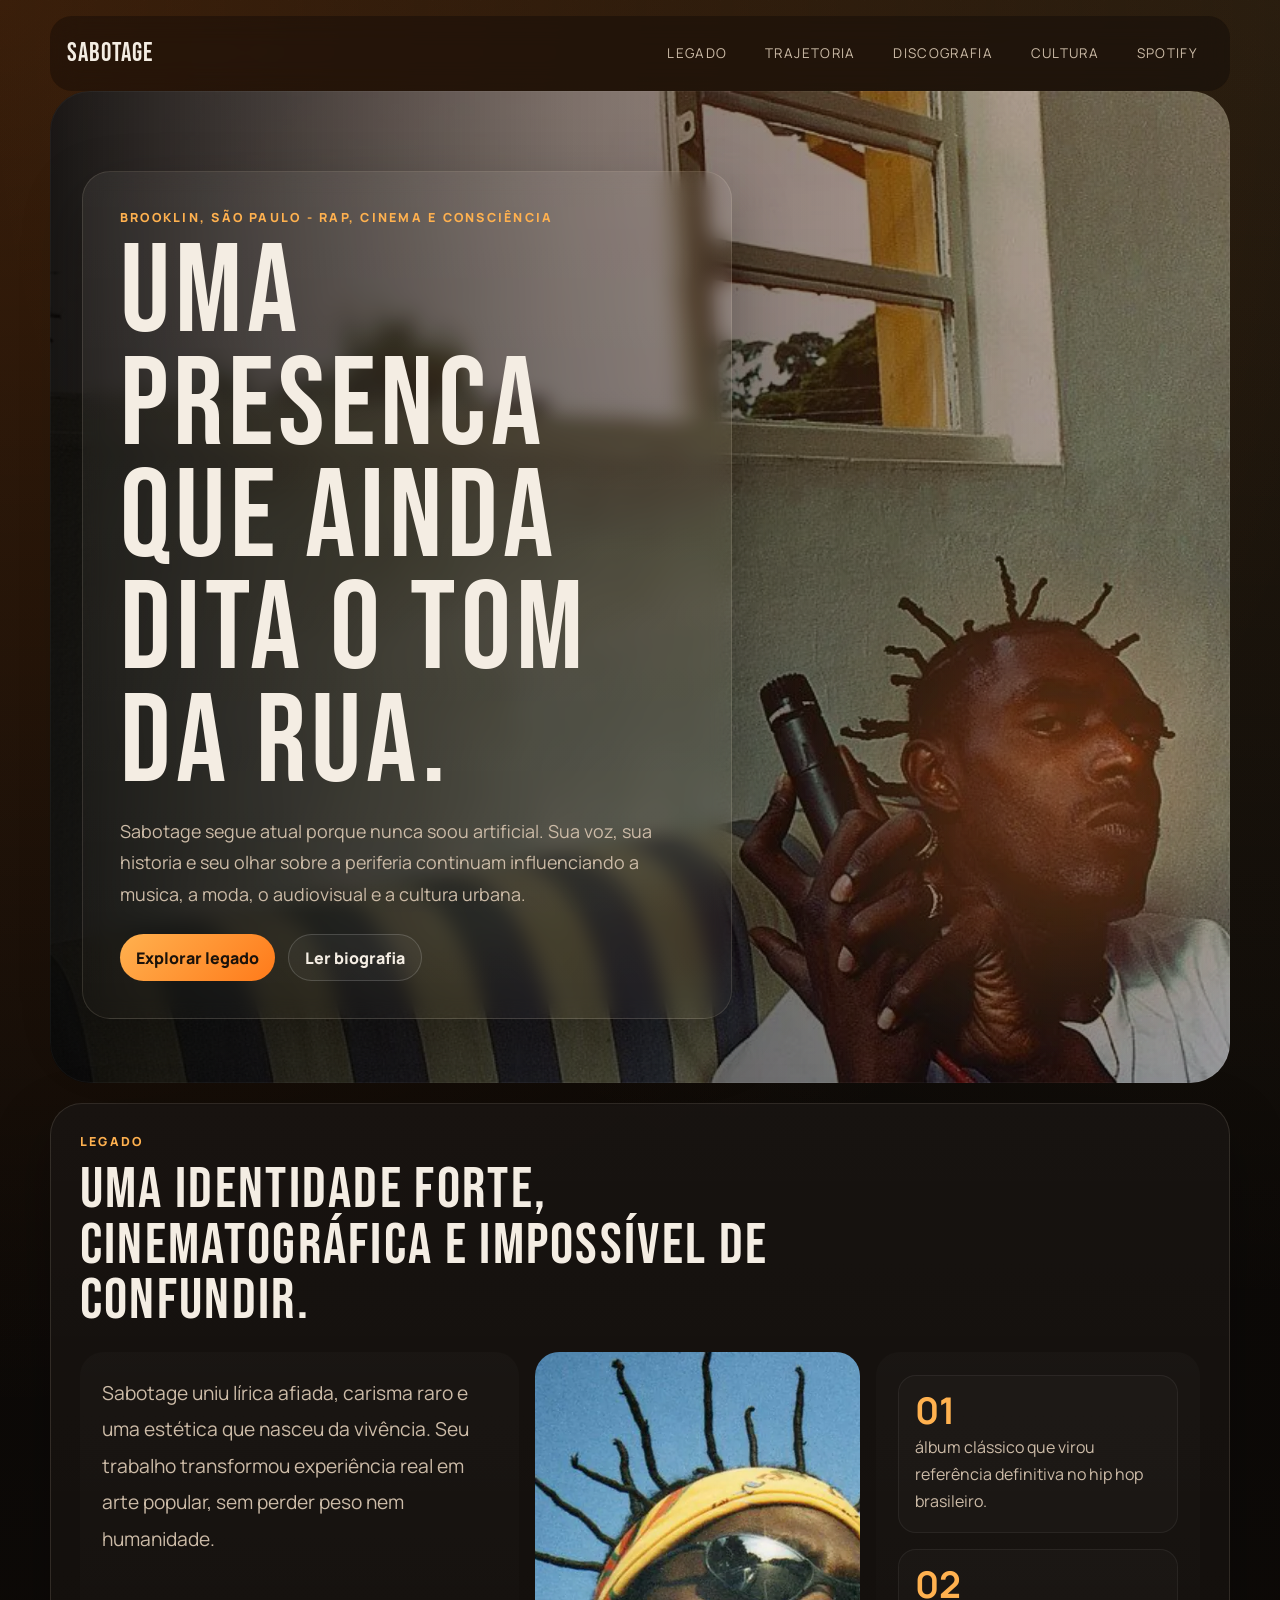
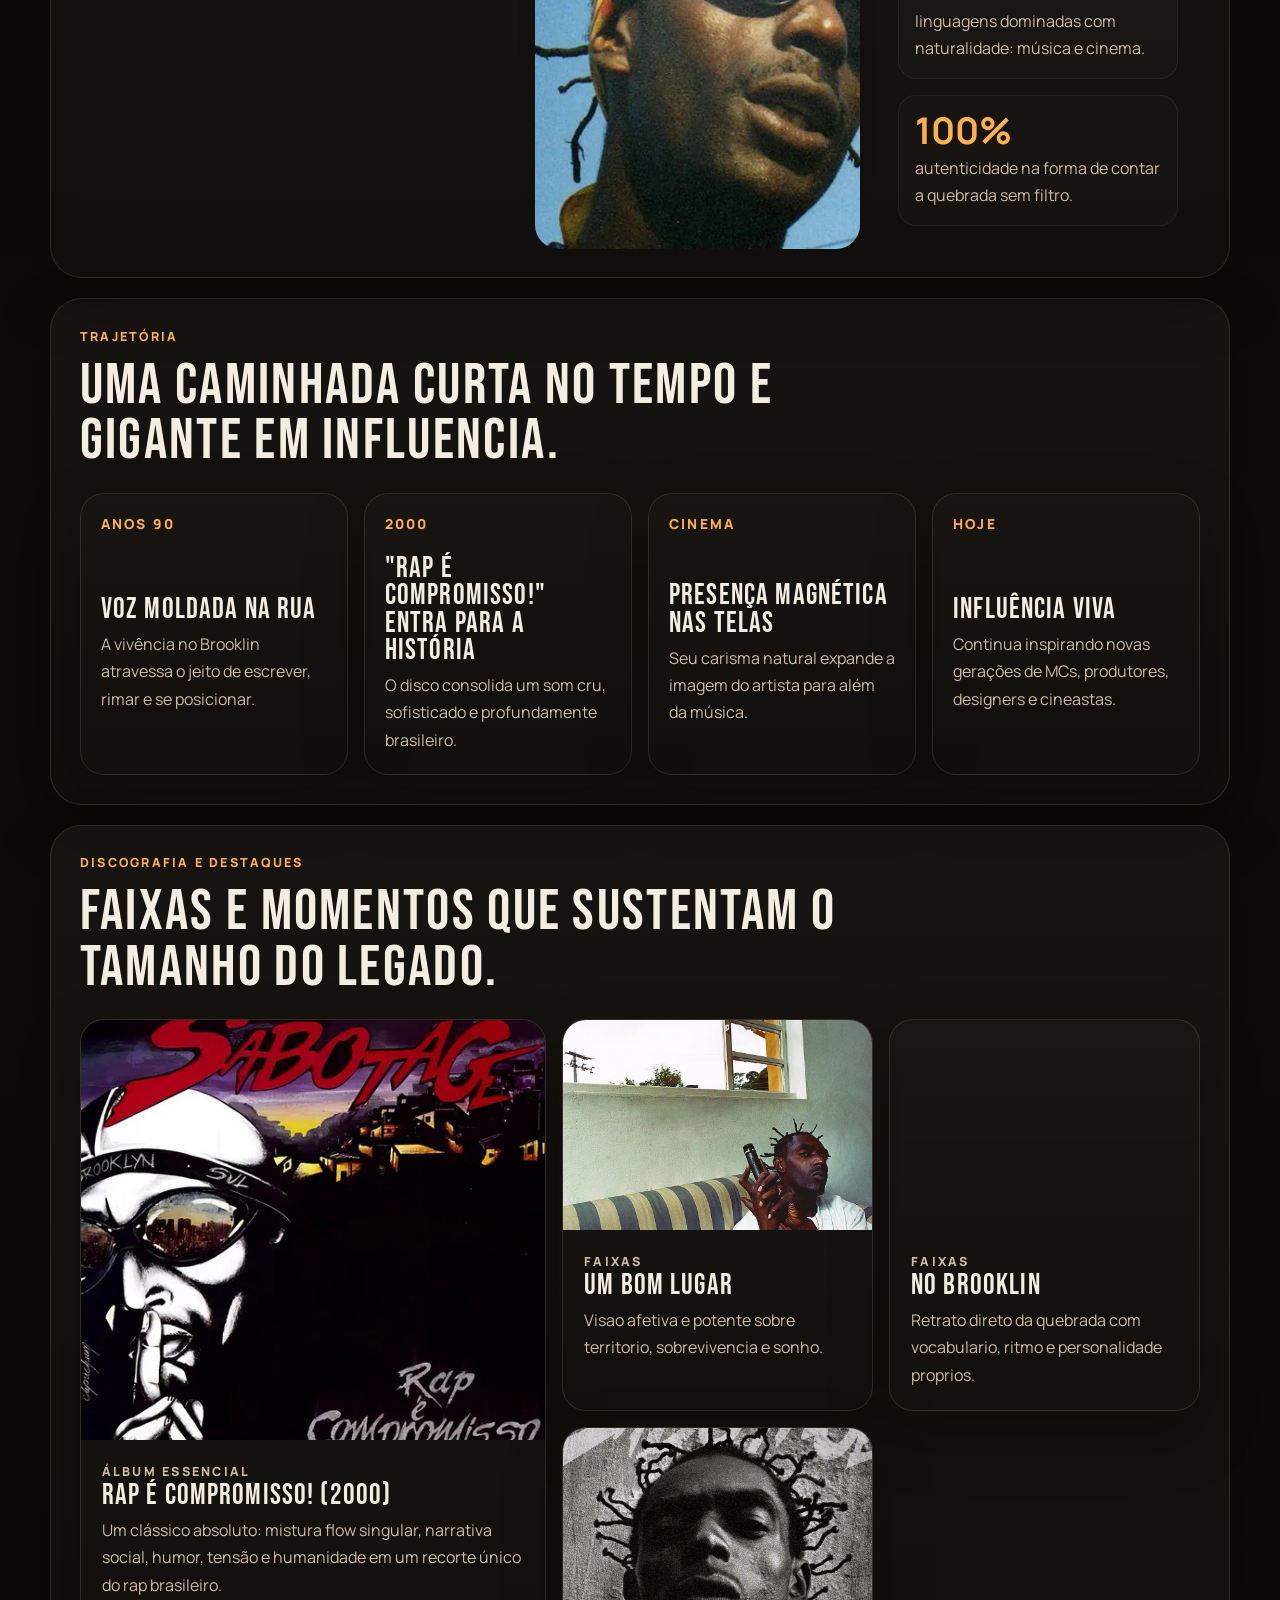
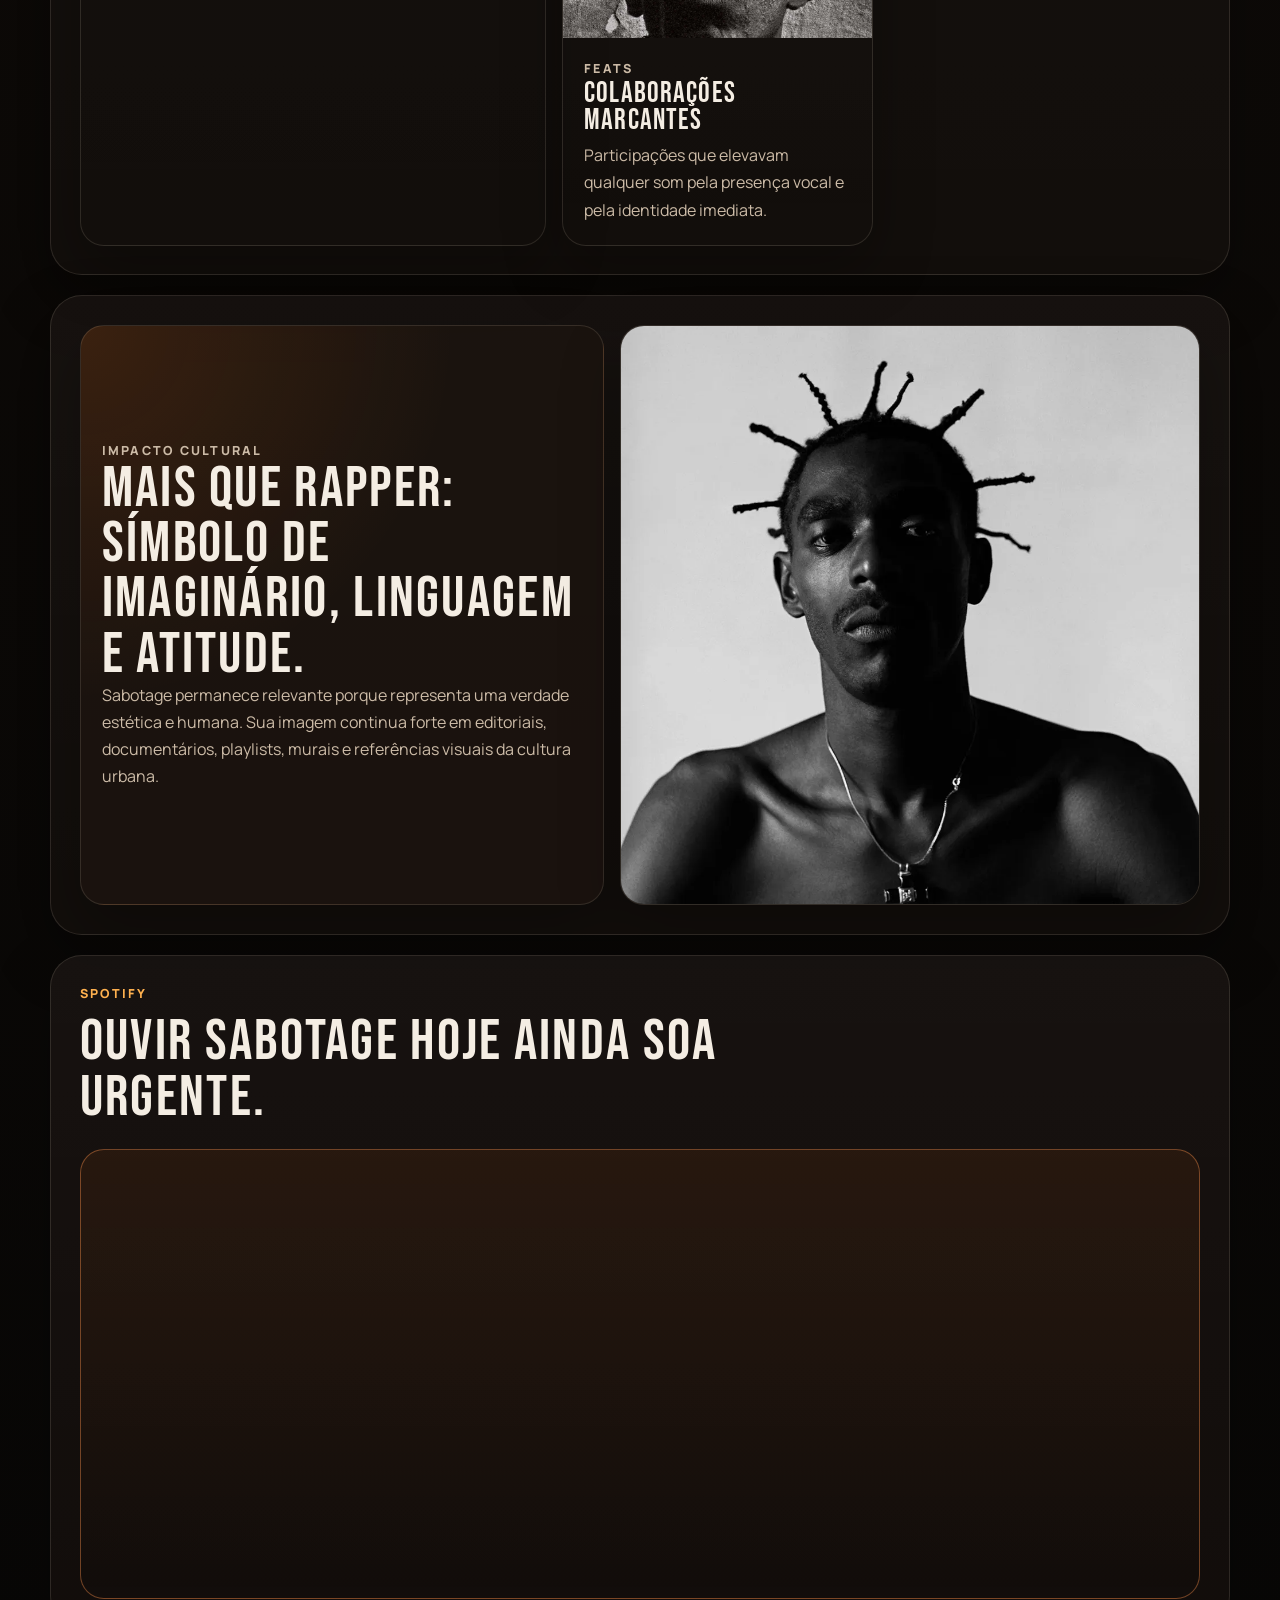
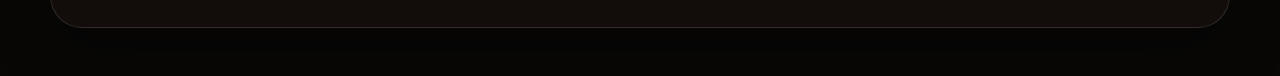
==== commit 5d9c8645: "ajusta imagens da discografia e cultura" ====
--- a/index.html
+++ b/index.html
@@ -31,7 +31,7 @@
       <div class="hero-backdrop" aria-hidden="true"></div>
       <div class="hero-grid">
         <div class="hero-copy reveal">
-          <p class="eyebrow">Brooklin, Sao Paulo - rap, cinema e consciencia</p>
+          <p class="eyebrow">Brooklin, São Paulo - rap, cinema e consciência</p>
           <h1>Uma presenca que ainda dita o tom da rua.</h1>
           <p class="hero-text">
             Sabotage segue atual porque nunca soou artificial. Sua voz, sua historia e seu olhar
@@ -42,32 +42,20 @@
             <a class="button button-secondary" href="biografia.html">Ler biografia</a>
           </div>
         </div>
-
-        <div class="hero-aside reveal">
-          <div class="hero-badge">
-            <span>1973</span>
-            <span>2003</span>
-            <span>Rap nacional</span>
-          </div>
-          <img class="hero-mark" src="imgs/sabotage.webp" alt="Logotipo Sabotage">
-          <p class="hero-note">
-            "Rap e compromisso" nao virou so album: virou assinatura de postura, verdade e impacto cultural.
-          </p>
-        </div>
       </div>
     </section>
 
     <section class="section intro reveal" id="legado">
       <div class="section-heading">
         <p class="eyebrow">Legado</p>
-        <h2>Uma identidade forte, cinematografica e impossivel de confundir.</h2>
+        <h2>Uma identidade forte, cinematográfica e impossível de confundir.</h2>
       </div>
 
       <div class="intro-grid">
         <article class="intro-card statement-card">
           <p>
-            Sabotage uniu lirica afiada, carisma raro e uma estetica que nasceu da vivencia.
-            Seu trabalho transformou experiencia real em arte popular, sem perder peso nem humanidade.
+            Sabotage uniu lírica afiada, carisma raro e uma estética que nasceu da vivência.
+            Seu trabalho transformou experiência real em arte popular, sem perder peso nem humanidade.
           </p>
         </article>
 
@@ -78,11 +66,11 @@
         <article class="intro-card stats-card">
           <div>
             <strong>01</strong>
-            <span>album classico que virou referencia definitiva no hip hop brasileiro.</span>
+            <span>álbum clássico que virou referência definitiva no hip hop brasileiro.</span>
           </div>
           <div>
             <strong>02</strong>
-            <span>linguagens dominadas com naturalidade: musica e cinema.</span>
+            <span>linguagens dominadas com naturalidade: música e cinema.</span>
           </div>
           <div>
             <strong>100%</strong>
@@ -94,7 +82,7 @@
 
     <section class="section timeline-section" id="trajetoria">
       <div class="section-heading reveal">
-        <p class="eyebrow">Trajetoria</p>
+        <p class="eyebrow">Trajetória</p>
         <h2>Uma caminhada curta no tempo e gigante em influencia.</h2>
       </div>
 
@@ -103,14 +91,14 @@
           <span class="timeline-year">Anos 90</span>
           <div>
             <h3>Voz moldada na rua</h3>
-            <p>A vivencia no Brooklin atravessa o jeito de escrever, rimar e se posicionar.</p>
+            <p>A vivência no Brooklin atravessa o jeito de escrever, rimar e se posicionar.</p>
           </div>
         </article>
 
         <article class="timeline-item reveal">
           <span class="timeline-year">2000</span>
           <div>
-            <h3>"Rap e Compromisso!" entra para a historia</h3>
+            <h3>"Rap é compromisso!" entra para a história</h3>
             <p>O disco consolida um som cru, sofisticado e profundamente brasileiro.</p>
           </div>
         </article>
@@ -118,16 +106,16 @@
         <article class="timeline-item reveal">
           <span class="timeline-year">Cinema</span>
           <div>
-            <h3>Presenca magnetica nas telas</h3>
-            <p>Seu carisma natural expande a imagem do artista para alem da musica.</p>
+            <h3>Presença magnética nas telas</h3>
+            <p>Seu carisma natural expande a imagem do artista para além da música.</p>
           </div>
         </article>
 
         <article class="timeline-item reveal">
           <span class="timeline-year">Hoje</span>
           <div>
-            <h3>Influencia viva</h3>
-            <p>Continua inspirando novas geracoes de MCs, produtores, designers e cineastas.</p>
+            <h3>Influência viva</h3>
+            <p>Continua inspirando novas gerações de MCs, produtores, designers e cineastas.</p>
           </div>
         </article>
       </div>
@@ -141,13 +129,13 @@
 
       <div class="works-grid">
         <article class="work-feature reveal">
-          <img src="imgs/sbta-6.webp" alt="Ilustracao de Sabotage" loading="lazy" decoding="async">
+          <img src="imgs/album.webp" alt="Capa do album Rap e Compromisso!" loading="lazy" decoding="async">
           <div class="work-copy">
-            <p class="eyebrow">Album essencial</p>
-            <h3>Rap e Compromisso! (2000)</h3>
+            <p class="eyebrow">Álbum essencial</p>
+            <h3>Rap é compromisso! (2000)</h3>
             <p>
-              Um classico absoluto: mistura flow singular, narrativa social, humor, tensao e humanidade
-              em um recorte unico do rap brasileiro.
+            Um clássico absoluto: mistura flow singular, narrativa social, humor, tensão e humanidade
+            em um recorte único do rap brasileiro.
             </p>
           </div>
         </article>
@@ -174,8 +162,8 @@
           <img src="imgs/sbta-4.webp" alt="Sabotage em performance" loading="lazy" decoding="async">
           <div>
             <p class="eyebrow">Feats</p>
-            <h3>Colaboracoes marcantes</h3>
-            <p>Participacoes que elevavam qualquer som pela presenca vocal e pela identidade imediata.</p>
+            <h3>Colaborações marcantes</h3>
+            <p>Participações que elevavam qualquer som pela presença vocal e pela identidade imediata.</p>
           </div>
         </article>
       </div>
@@ -185,16 +173,15 @@
       <div class="culture-grid">
         <article class="culture-panel quote-panel reveal">
           <p class="eyebrow">Impacto cultural</p>
-          <h2>Mais que rapper: simbolo de imaginario, linguagem e atitude.</h2>
+          <h2>Mais que rapper: símbolo de imaginário, linguagem e atitude.</h2>
           <p>
-            Sabotage permanece relevante porque representa uma verdade estetica e humana.
-            Sua imagem continua forte em editoriais, documentarios, playlists, murais e referencias visuais da cultura urbana.
+            Sabotage permanece relevante porque representa uma verdade estética e humana.
+            Sua imagem continua forte em editoriais, documentários, playlists, murais e referências visuais da cultura urbana.
           </p>
         </article>
 
         <article class="culture-panel gallery-panel reveal">
-          <img src="imgs/sbta-5.webp" alt="Retrato artistico em alto contraste" loading="lazy" decoding="async">
-          <img src="imgs/sbta-draw.webp" alt="Ilustracao de Sabotage em desenho" loading="lazy" decoding="async">
+          <img src="imgs/sbta-6.webp" alt="Sabotage em retrato artistico" loading="lazy" decoding="async">
         </article>
       </div>
     </section>
--- a/assets/css/styles.css
+++ b/assets/css/styles.css
@@ -165,7 +165,7 @@
   background:
     linear-gradient(90deg, rgba(7, 6, 5, 0.92) 0%, rgba(7, 6, 5, 0.52) 44%, rgba(7, 6, 5, 0.18) 100%),
     linear-gradient(180deg, rgba(255, 122, 26, 0.18), rgba(0, 0, 0, 0.25)),
-    url("../../imgs/sbta-5.webp") center center / cover no-repeat;
+    url("../../imgs/sbta-2.webp") center center / cover no-repeat;
   box-shadow: inset 0 0 0 1px rgba(255, 255, 255, 0.04);
   overflow: hidden;
 }
@@ -265,41 +265,24 @@
 }
 
 .hero-aside {
-  display: grid;
-  gap: 1rem;
-  align-self: stretch;
-  align-content: end;
-  padding: 1.2rem;
-  border-radius: 28px;
-  background: linear-gradient(180deg, rgba(21, 16, 12, 0.76), rgba(10, 8, 7, 0.96));
-}
-
-.hero-badge {
-  display: flex;
-  flex-wrap: wrap;
-  gap: 0.55rem;
-}
-
-.hero-badge span {
-  padding: 0.55rem 0.8rem;
-  border: 1px solid rgba(255, 255, 255, 0.08);
-  border-radius: 999px;
-  color: var(--text-soft);
-  font-size: 0.78rem;
-  text-transform: uppercase;
-  letter-spacing: 0.1em;
-}
-
-.hero-mark {
-  width: min(100%, 420px);
+  display: inline-grid;
   justify-self: end;
-  filter: drop-shadow(0 14px 28px rgba(0, 0, 0, 0.38));
-}
-
-.hero-note {
-  margin: 0;
-  color: var(--text-soft);
-  line-height: 1.7;
+  align-self: center;
+  place-items: center;
+  width: fit-content;
+  padding: 0;
+  border: 0;
+  border-radius: 0;
+  background: transparent;
+  box-shadow: none;
+}
+
+.hero-album {
+  display: block;
+  width: min(100%, 360px);
+  border-radius: 24px;
+  box-shadow: 0 24px 60px rgba(0, 0, 0, 0.4);
+  object-fit: cover;
 }
 
 .section {
@@ -470,10 +453,9 @@
 
 .gallery-panel {
   display: grid;
-  grid-template-columns: repeat(2, minmax(0, 1fr));
-  gap: 0.4rem;
+  grid-template-columns: 1fr;
   min-height: 460px;
-  padding: 0.4rem;
+  padding: 0;
 }
 
 .spotify-shell {
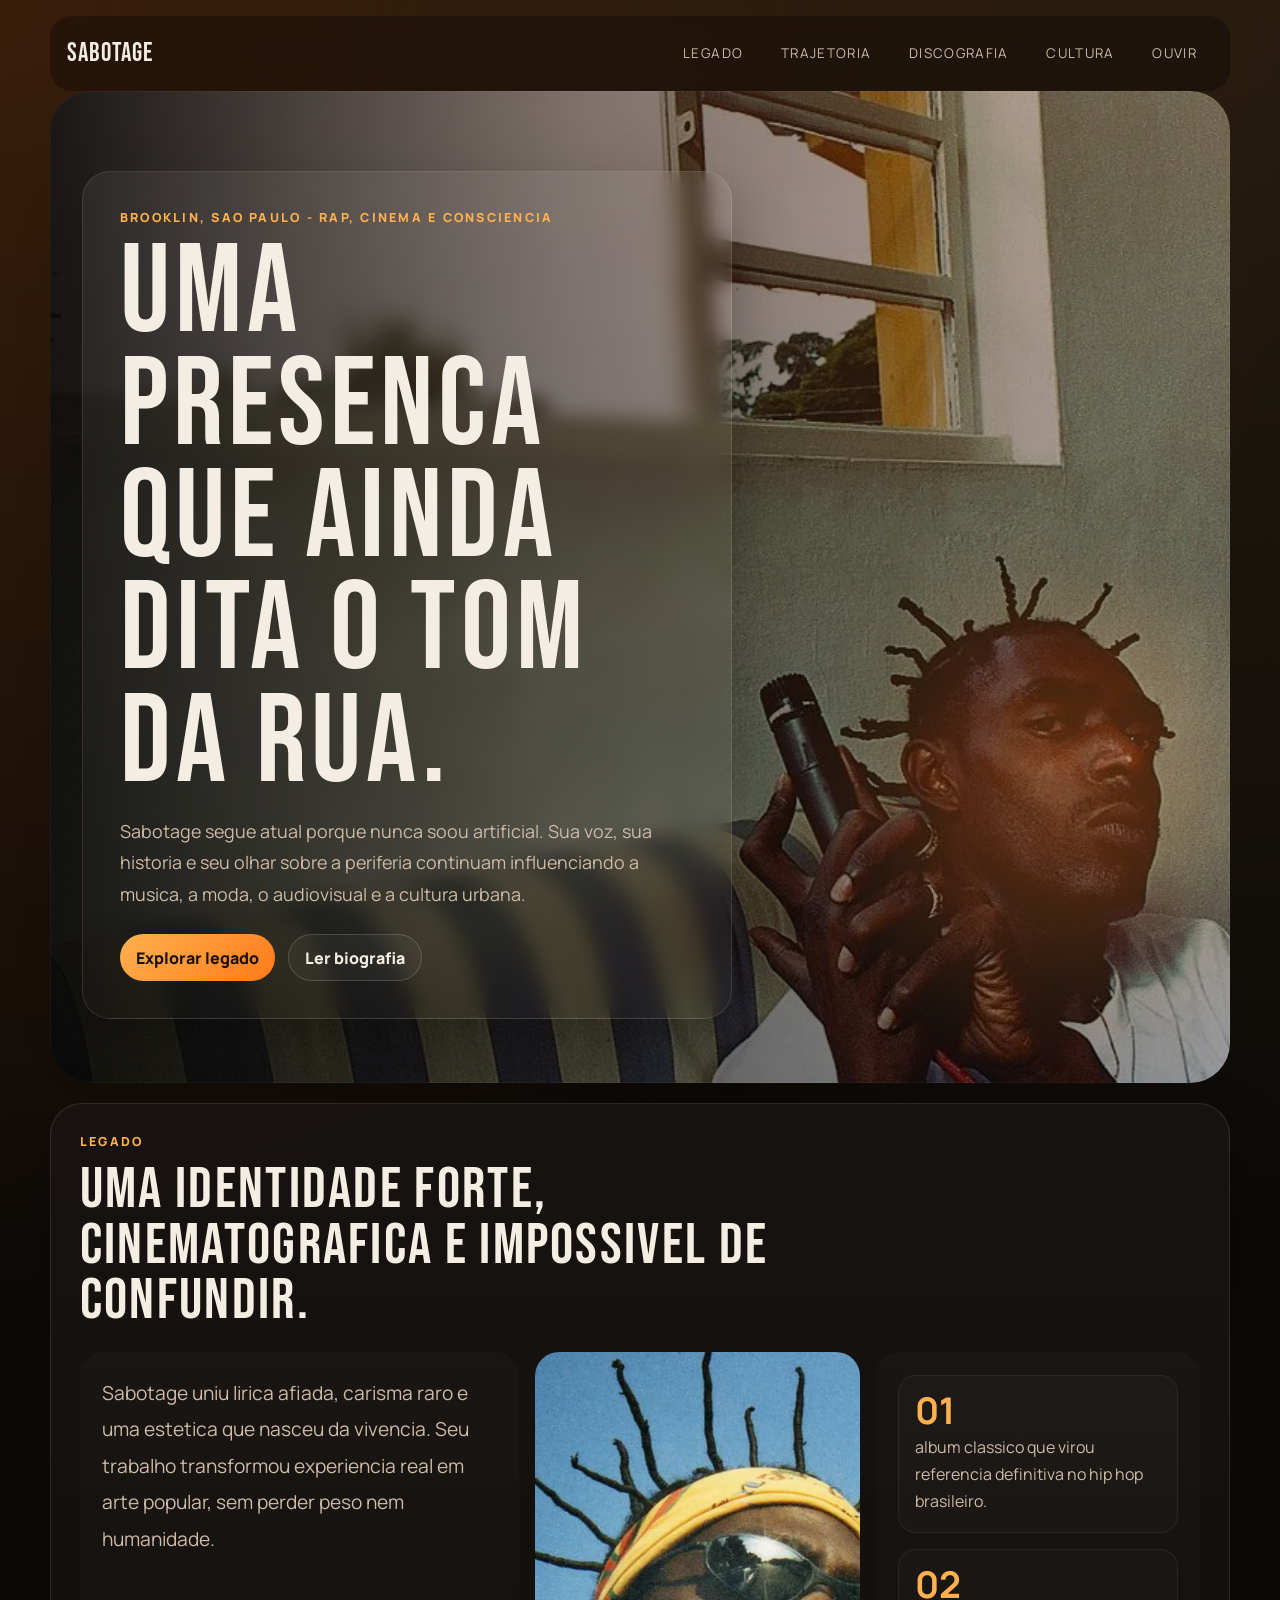
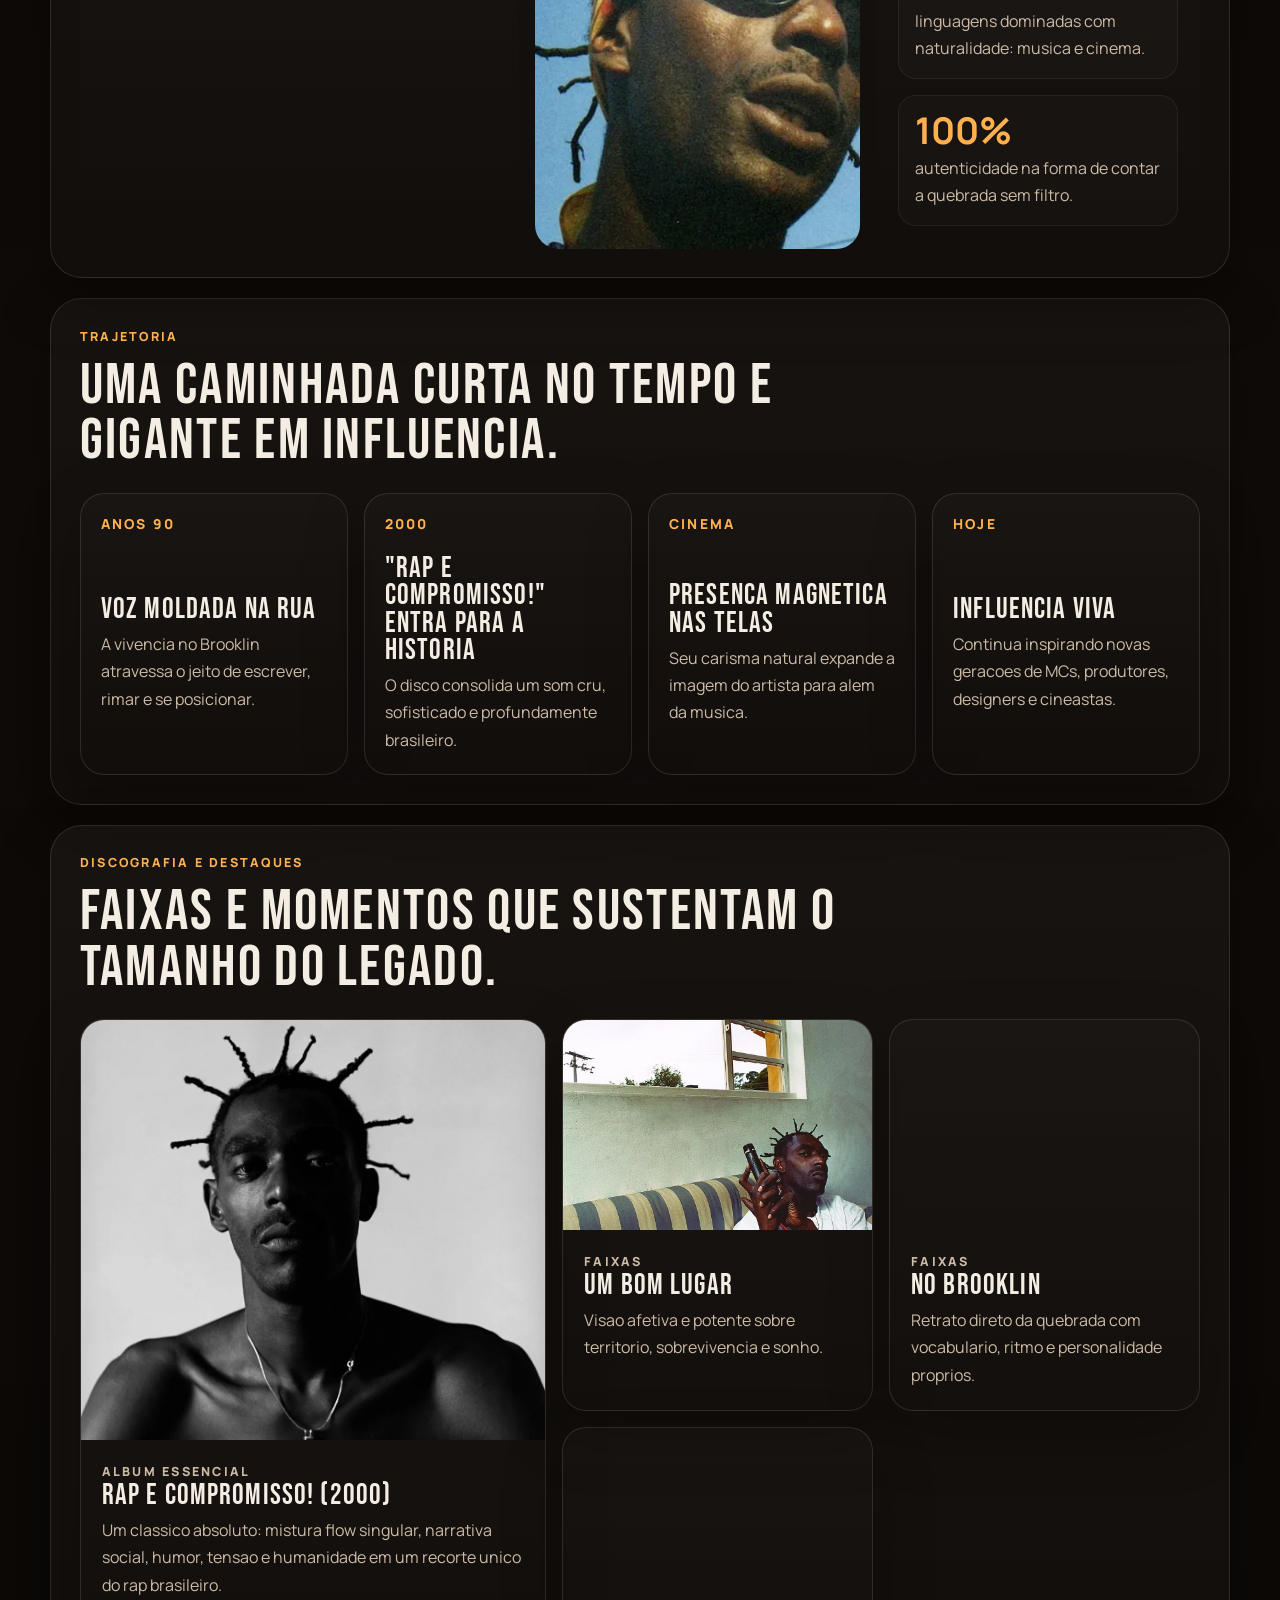
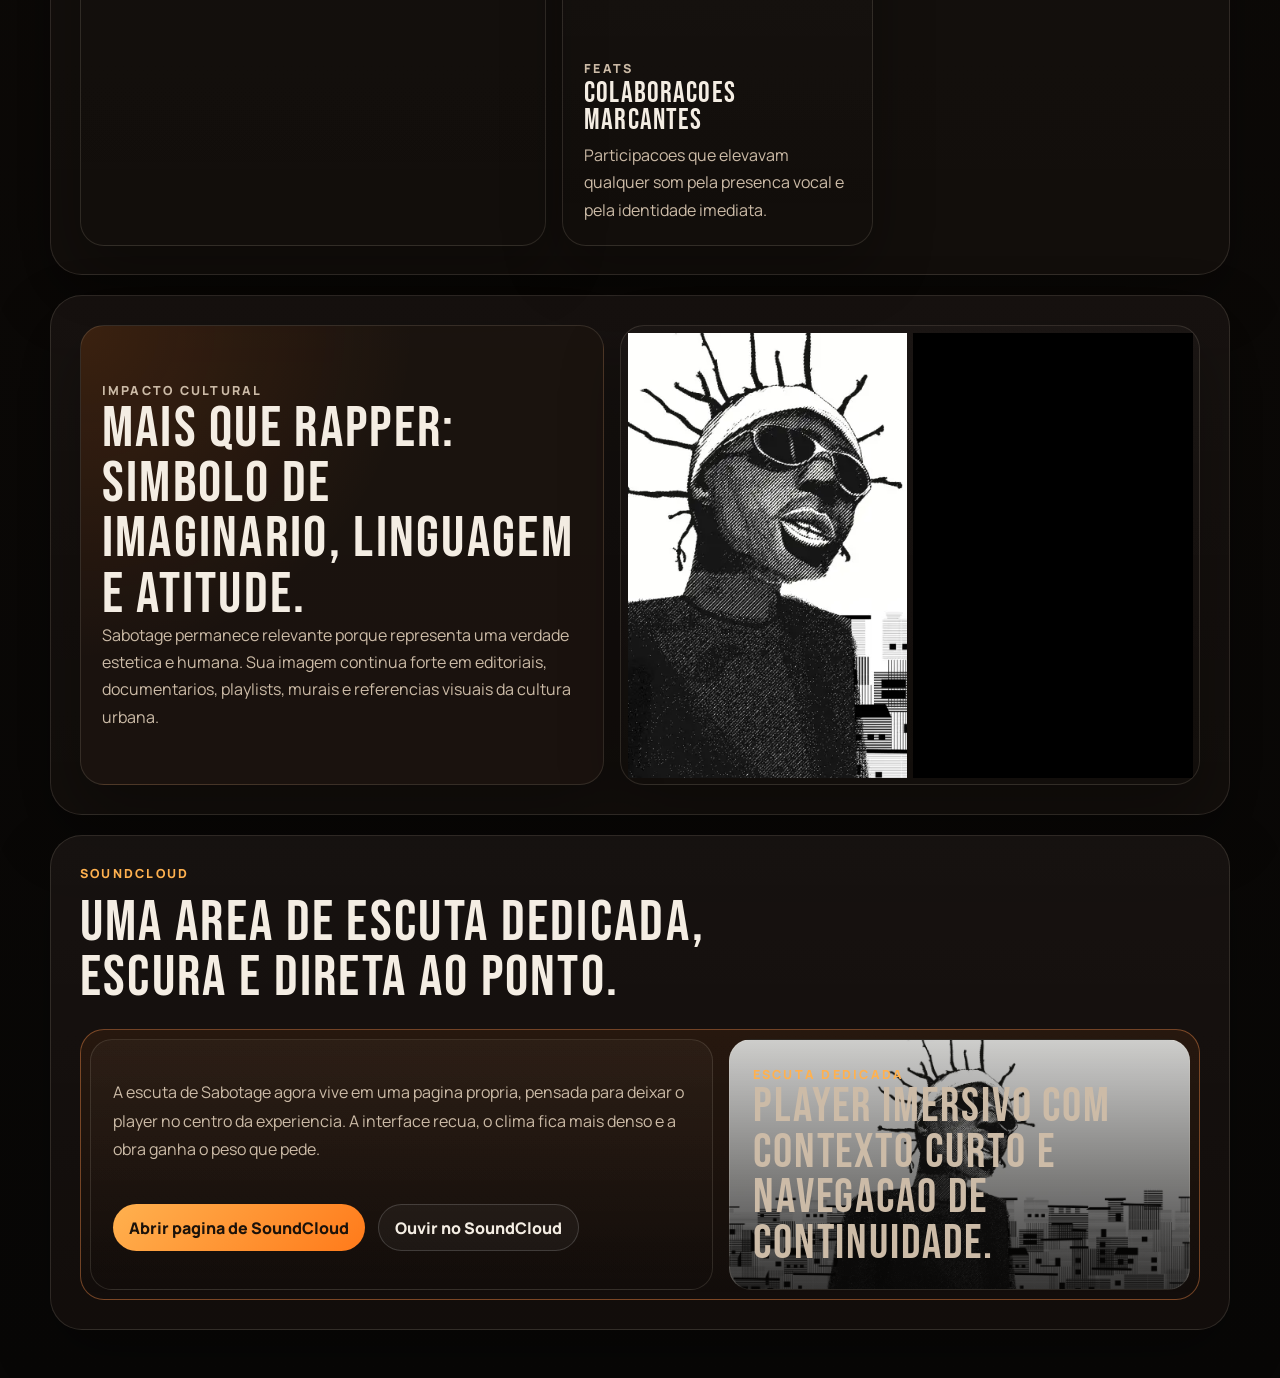
==== commit 6ba64cbb: "feat(soundcloud): create dedicated listening pages Replace the Spotify embed with a dedicated SoundC" ====
--- a/index.html
+++ b/index.html
@@ -22,7 +22,7 @@
       <a href="#trajetoria">Trajetoria</a>
       <a href="#discografia">Discografia</a>
       <a href="#cultura">Cultura</a>
-      <a href="#spotify">Spotify</a>
+      <a href="#ouvir">Ouvir</a>
     </nav>
   </header>
 
@@ -31,7 +31,7 @@
       <div class="hero-backdrop" aria-hidden="true"></div>
       <div class="hero-grid">
         <div class="hero-copy reveal">
-          <p class="eyebrow">Brooklin, São Paulo - rap, cinema e consciência</p>
+          <p class="eyebrow">Brooklin, Sao Paulo - rap, cinema e consciencia</p>
           <h1>Uma presenca que ainda dita o tom da rua.</h1>
           <p class="hero-text">
             Sabotage segue atual porque nunca soou artificial. Sua voz, sua historia e seu olhar
@@ -39,7 +39,7 @@
           </p>
           <div class="hero-actions">
             <a class="button button-primary" href="#legado">Explorar legado</a>
-            <a class="button button-secondary" href="biografia.html">Ler biografia</a>
+            <a class="button button-secondary" href="pages/biografia.html">Ler biografia</a>
           </div>
         </div>
       </div>
@@ -48,14 +48,14 @@
     <section class="section intro reveal" id="legado">
       <div class="section-heading">
         <p class="eyebrow">Legado</p>
-        <h2>Uma identidade forte, cinematográfica e impossível de confundir.</h2>
+        <h2>Uma identidade forte, cinematografica e impossivel de confundir.</h2>
       </div>
 
       <div class="intro-grid">
         <article class="intro-card statement-card">
           <p>
-            Sabotage uniu lírica afiada, carisma raro e uma estética que nasceu da vivência.
-            Seu trabalho transformou experiência real em arte popular, sem perder peso nem humanidade.
+            Sabotage uniu lirica afiada, carisma raro e uma estetica que nasceu da vivencia.
+            Seu trabalho transformou experiencia real em arte popular, sem perder peso nem humanidade.
           </p>
         </article>
 
@@ -66,11 +66,11 @@
         <article class="intro-card stats-card">
           <div>
             <strong>01</strong>
-            <span>álbum clássico que virou referência definitiva no hip hop brasileiro.</span>
+            <span>album classico que virou referencia definitiva no hip hop brasileiro.</span>
           </div>
           <div>
             <strong>02</strong>
-            <span>linguagens dominadas com naturalidade: música e cinema.</span>
+            <span>linguagens dominadas com naturalidade: musica e cinema.</span>
           </div>
           <div>
             <strong>100%</strong>
@@ -82,7 +82,7 @@
 
     <section class="section timeline-section" id="trajetoria">
       <div class="section-heading reveal">
-        <p class="eyebrow">Trajetória</p>
+        <p class="eyebrow">Trajetoria</p>
         <h2>Uma caminhada curta no tempo e gigante em influencia.</h2>
       </div>
 
@@ -91,14 +91,14 @@
           <span class="timeline-year">Anos 90</span>
           <div>
             <h3>Voz moldada na rua</h3>
-            <p>A vivência no Brooklin atravessa o jeito de escrever, rimar e se posicionar.</p>
+            <p>A vivencia no Brooklin atravessa o jeito de escrever, rimar e se posicionar.</p>
           </div>
         </article>
 
         <article class="timeline-item reveal">
           <span class="timeline-year">2000</span>
           <div>
-            <h3>"Rap é compromisso!" entra para a história</h3>
+            <h3>"Rap e Compromisso!" entra para a historia</h3>
             <p>O disco consolida um som cru, sofisticado e profundamente brasileiro.</p>
           </div>
         </article>
@@ -106,16 +106,16 @@
         <article class="timeline-item reveal">
           <span class="timeline-year">Cinema</span>
           <div>
-            <h3>Presença magnética nas telas</h3>
-            <p>Seu carisma natural expande a imagem do artista para além da música.</p>
+            <h3>Presenca magnetica nas telas</h3>
+            <p>Seu carisma natural expande a imagem do artista para alem da musica.</p>
           </div>
         </article>
 
         <article class="timeline-item reveal">
           <span class="timeline-year">Hoje</span>
           <div>
-            <h3>Influência viva</h3>
-            <p>Continua inspirando novas gerações de MCs, produtores, designers e cineastas.</p>
+            <h3>Influencia viva</h3>
+            <p>Continua inspirando novas geracoes de MCs, produtores, designers e cineastas.</p>
           </div>
         </article>
       </div>
@@ -129,13 +129,13 @@
 
       <div class="works-grid">
         <article class="work-feature reveal">
-          <img src="imgs/album.webp" alt="Capa do album Rap e Compromisso!" loading="lazy" decoding="async">
+          <img src="imgs/sbta-6.webp" alt="Ilustracao de Sabotage" loading="lazy" decoding="async">
           <div class="work-copy">
-            <p class="eyebrow">Álbum essencial</p>
-            <h3>Rap é compromisso! (2000)</h3>
+            <p class="eyebrow">Album essencial</p>
+            <h3>Rap e Compromisso! (2000)</h3>
             <p>
-            Um clássico absoluto: mistura flow singular, narrativa social, humor, tensão e humanidade
-            em um recorte único do rap brasileiro.
+              Um classico absoluto: mistura flow singular, narrativa social, humor, tensao e humanidade
+              em um recorte unico do rap brasileiro.
             </p>
           </div>
         </article>
@@ -162,8 +162,8 @@
           <img src="imgs/sbta-4.webp" alt="Sabotage em performance" loading="lazy" decoding="async">
           <div>
             <p class="eyebrow">Feats</p>
-            <h3>Colaborações marcantes</h3>
-            <p>Participações que elevavam qualquer som pela presença vocal e pela identidade imediata.</p>
+            <h3>Colaboracoes marcantes</h3>
+            <p>Participacoes que elevavam qualquer som pela presenca vocal e pela identidade imediata.</p>
           </div>
         </article>
       </div>
@@ -173,33 +173,41 @@
       <div class="culture-grid">
         <article class="culture-panel quote-panel reveal">
           <p class="eyebrow">Impacto cultural</p>
-          <h2>Mais que rapper: símbolo de imaginário, linguagem e atitude.</h2>
+          <h2>Mais que rapper: simbolo de imaginario, linguagem e atitude.</h2>
           <p>
-            Sabotage permanece relevante porque representa uma verdade estética e humana.
-            Sua imagem continua forte em editoriais, documentários, playlists, murais e referências visuais da cultura urbana.
+            Sabotage permanece relevante porque representa uma verdade estetica e humana.
+            Sua imagem continua forte em editoriais, documentarios, playlists, murais e referencias visuais da cultura urbana.
           </p>
         </article>
 
         <article class="culture-panel gallery-panel reveal">
-          <img src="imgs/sbta-6.webp" alt="Sabotage em retrato artistico" loading="lazy" decoding="async">
-        </article>
-      </div>
-    </section>
-
-    <section class="section spotify-section reveal" id="spotify">
+          <img src="imgs/sbta-5.webp" alt="Retrato artistico em alto contraste" loading="lazy" decoding="async">
+          <img src="imgs/sbta-draw.webp" alt="Ilustracao de Sabotage em desenho" loading="lazy" decoding="async">
+        </article>
+      </div>
+    </section>
+
+    <section class="section listen-section reveal" id="ouvir">
       <div class="section-heading">
-        <p class="eyebrow">Spotify</p>
-        <h2>Ouvir Sabotage hoje ainda soa urgente.</h2>
-      </div>
-
-      <div class="spotify-shell">
-        <iframe
-          class="spotify-embed"
-          title="Pagina oficial do Sabotage no Spotify"
-          src="https://open.spotify.com/embed/artist/5deK5HnwbEKvge2svL0i0B?utm_source=generator"
-          loading="lazy"
-          allow="autoplay; clipboard-write; encrypted-media; fullscreen; picture-in-picture"
-        ></iframe>
+        <p class="eyebrow">SoundCloud</p>
+        <h2>Uma area de escuta dedicada, escura e direta ao ponto.</h2>
+      </div>
+
+      <div class="listen-shell">
+        <div class="listen-copy">
+          <p>
+            A escuta de Sabotage agora vive em uma pagina propria, pensada para deixar o player no centro da experiencia.
+            A interface recua, o clima fica mais denso e a obra ganha o peso que pede.
+          </p>
+          <div class="hero-actions">
+            <a class="button button-primary" href="pages/soundcloud.html">Abrir pagina de SoundCloud</a>
+            <a class="button button-secondary" href="https://soundcloud.com/sabotage" target="_blank" rel="noopener">Ouvir no SoundCloud</a>
+          </div>
+        </div>
+        <div class="listen-card" aria-hidden="true">
+          <span>Escuta dedicada</span>
+          <h3>Player imersivo com contexto curto e navegacao de continuidade.</h3>
+        </div>
       </div>
     </section>
   </main>
--- a/assets/css/styles.css
+++ b/assets/css/styles.css
@@ -453,24 +453,65 @@
 
 .gallery-panel {
   display: grid;
-  grid-template-columns: 1fr;
+  grid-template-columns: repeat(2, minmax(0, 1fr));
+  gap: 0.4rem;
   min-height: 460px;
-  padding: 0;
-}
-
-.spotify-shell {
+  padding: 0.4rem;
+}
+
+.listen-shell {
   padding: 0.55rem;
   border: 1px solid var(--line-strong);
   border-radius: 24px;
   background: linear-gradient(180deg, rgba(255, 122, 26, 0.08), rgba(0, 0, 0, 0));
 }
 
-.spotify-embed {
-  display: block;
-  width: 100%;
-  min-height: 430px;
-  border: 0;
-  border-radius: 18px;
+.listen-shell {
+  display: grid;
+  grid-template-columns: minmax(0, 1.15fr) minmax(280px, 0.85fr);
+  gap: 1rem;
+}
+
+.listen-copy,
+.listen-card {
+  min-height: 100%;
+  padding: 1.4rem;
+  border: 1px solid var(--line);
+  border-radius: 22px;
+  background: linear-gradient(180deg, rgba(255, 255, 255, 0.03), rgba(255, 255, 255, 0));
+}
+
+.listen-copy {
+  display: grid;
+  align-content: center;
+  gap: 1rem;
+}
+
+.listen-copy p,
+.listen-card h3 {
+  margin: 0;
+  color: var(--text-soft);
+  line-height: 1.8;
+}
+
+.listen-card {
+  align-content: end;
+  background:
+    linear-gradient(180deg, rgba(7, 6, 5, 0.2), rgba(7, 6, 5, 0.78)),
+    url("../../imgs/sbta-5.webp") center center / cover no-repeat;
+}
+
+.listen-card span {
+  color: var(--accent-strong);
+  font-size: 0.78rem;
+  font-weight: 800;
+  letter-spacing: 0.18em;
+  text-transform: uppercase;
+}
+
+.listen-card h3 {
+  font-size: clamp(1.8rem, 4vw, 3rem);
+  line-height: 0.95;
 }
 
 .reveal {
@@ -488,7 +529,8 @@
   .intro-grid,
   .works-grid,
   .timeline,
-  .culture-grid {
+  .culture-grid,
+  .listen-shell {
     grid-template-columns: repeat(2, minmax(0, 1fr));
   }
 
@@ -556,7 +598,8 @@
   .works-grid,
   .timeline,
   .culture-grid,
-  .gallery-panel {
+  .gallery-panel,
+  .listen-shell {
     grid-template-columns: 1fr;
   }
 
@@ -587,7 +630,9 @@
   .mini-card,
   .work-feature,
   .culture-panel,
-  .spotify-shell {
+  .listen-shell,
+  .listen-copy,
+  .listen-card {
     border-radius: 22px;
   }
 
@@ -625,9 +670,6 @@
     font-size: 1.45rem;
   }
 
-  .spotify-embed {
-    min-height: 380px;
-  }
 }
 
 @media (prefers-reduced-motion: reduce) {
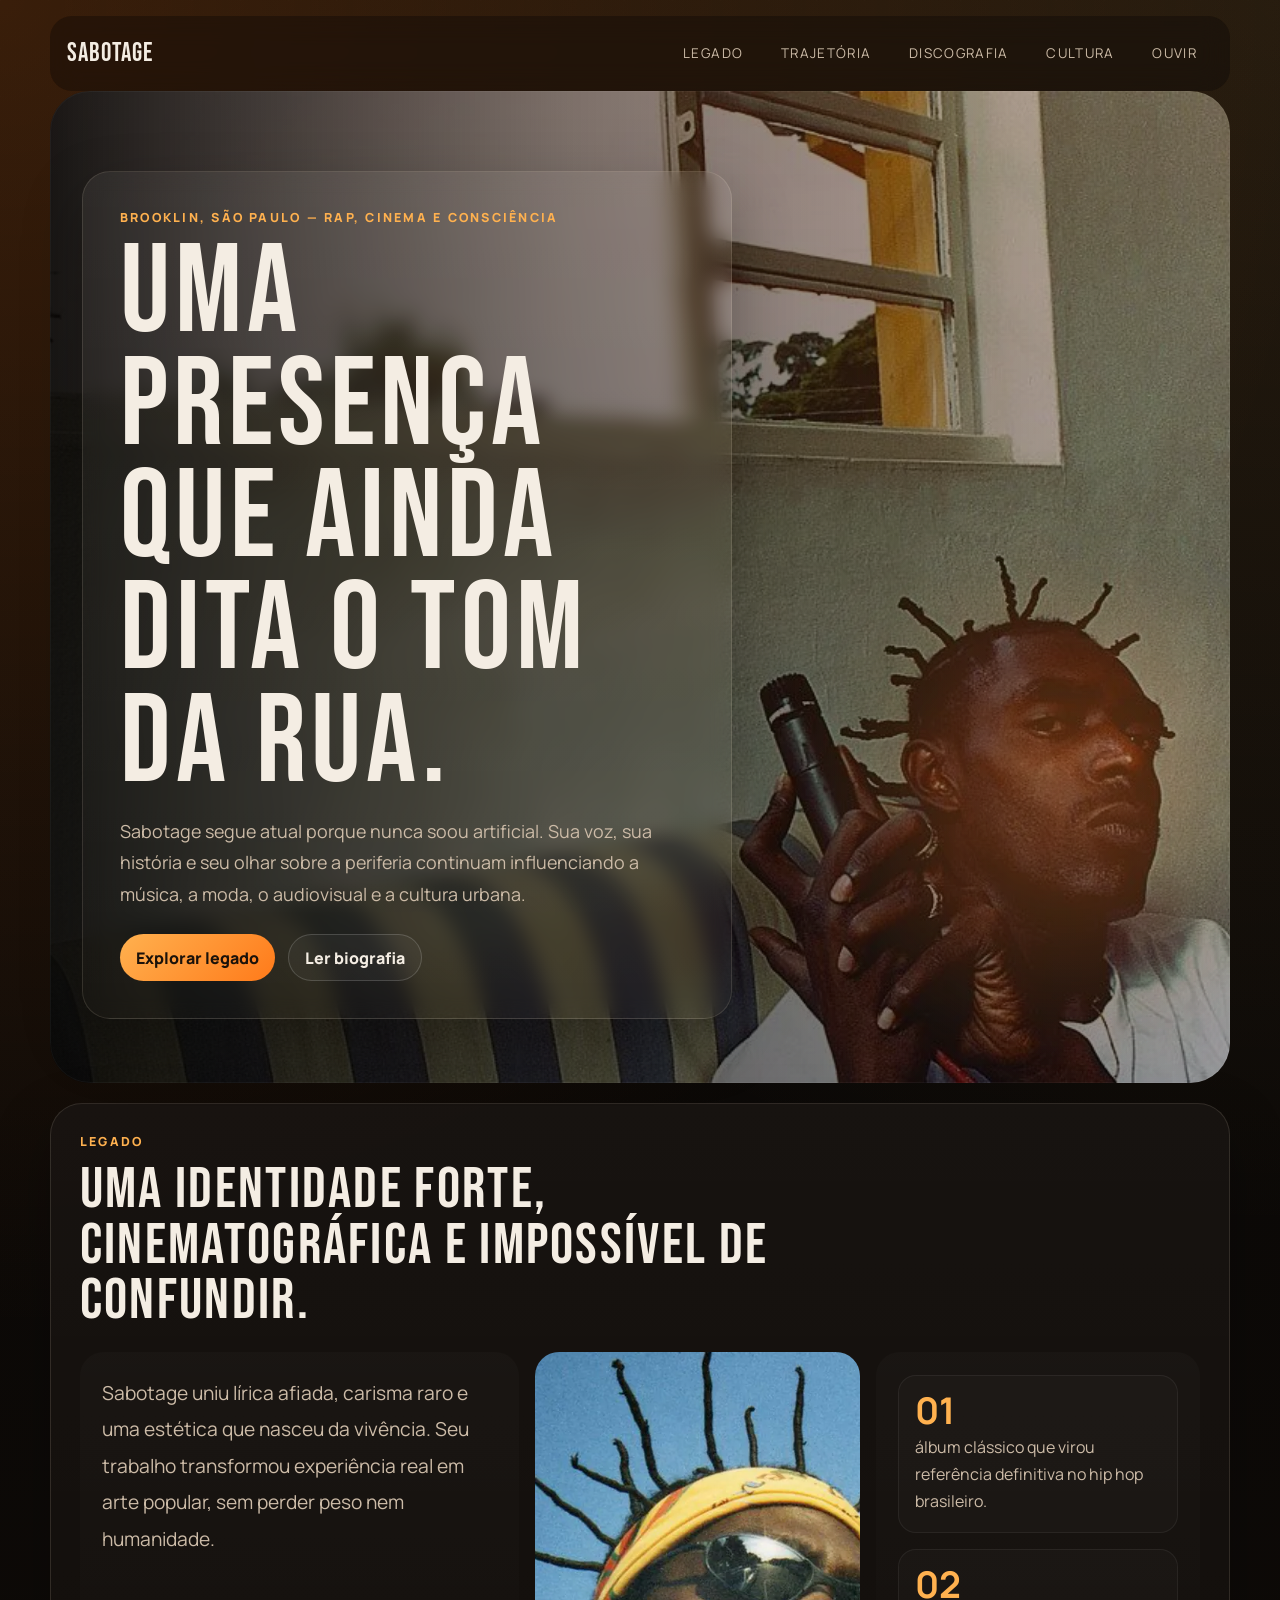
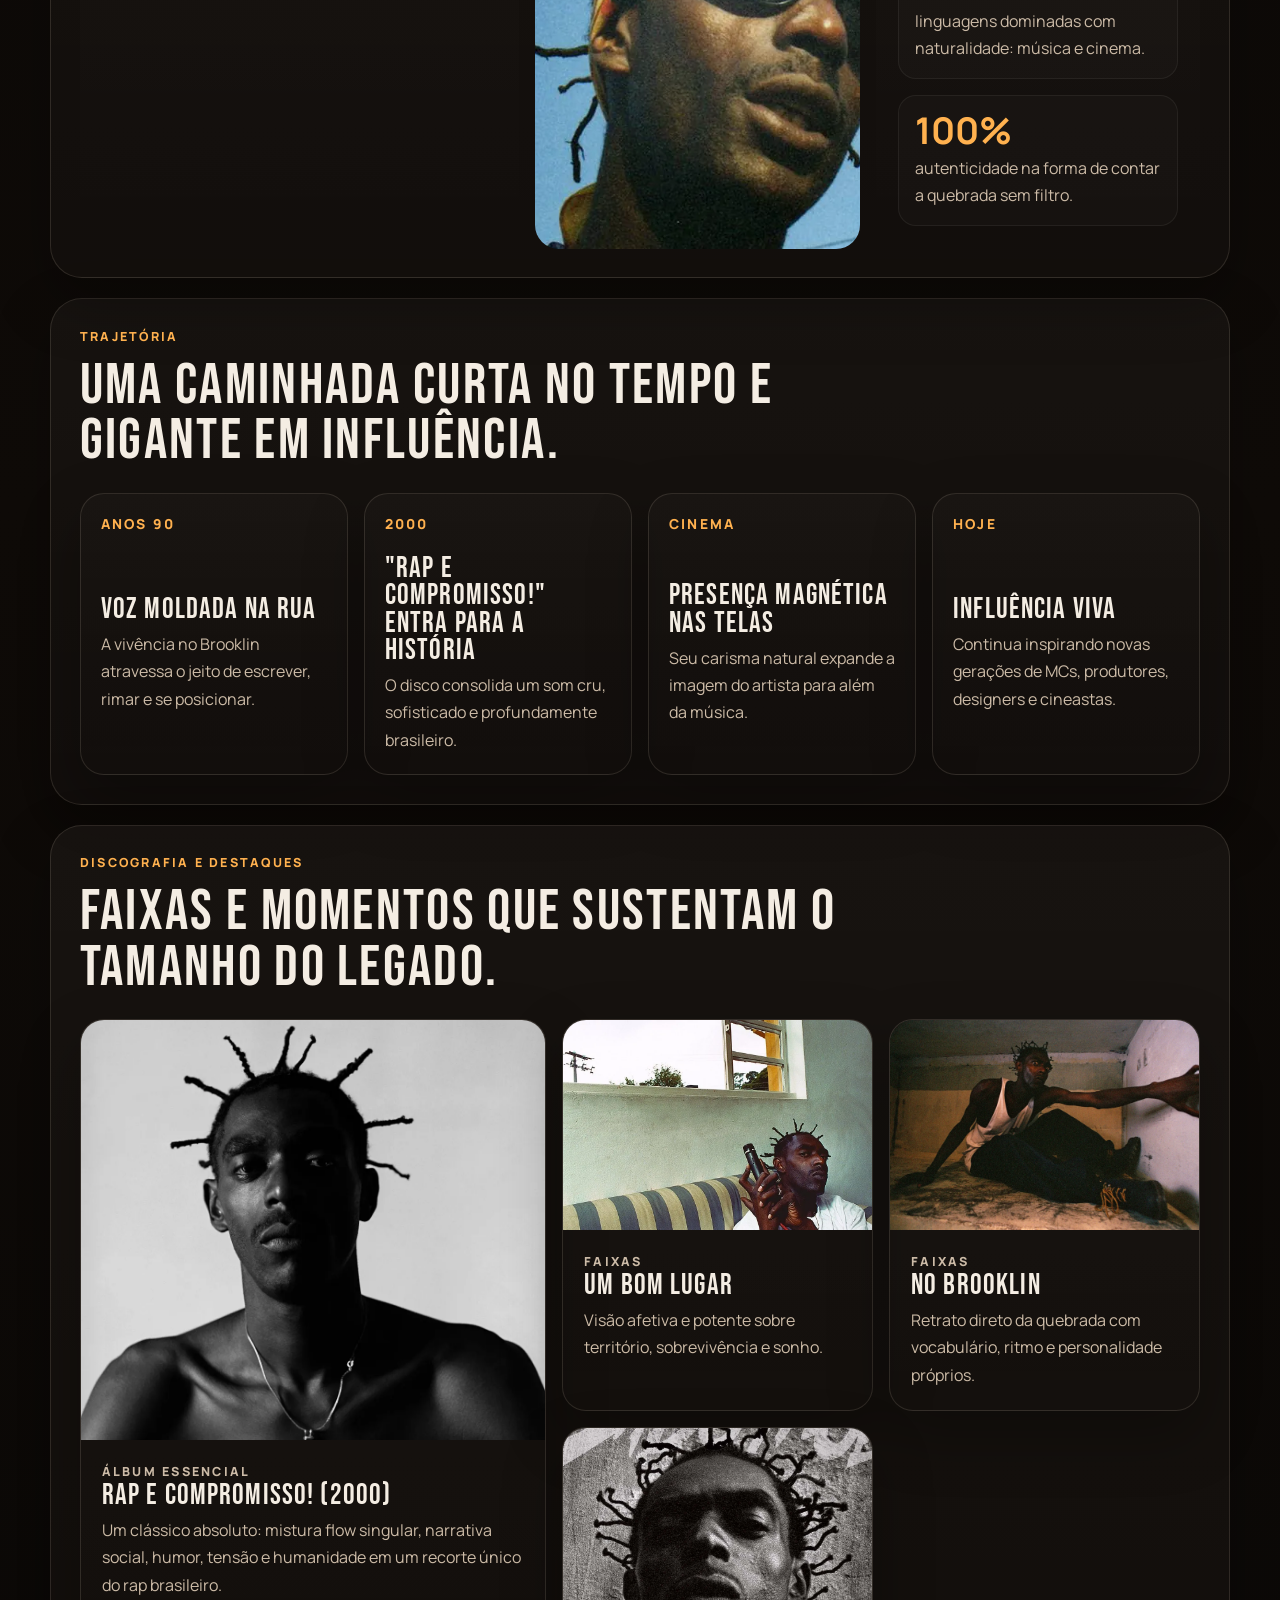
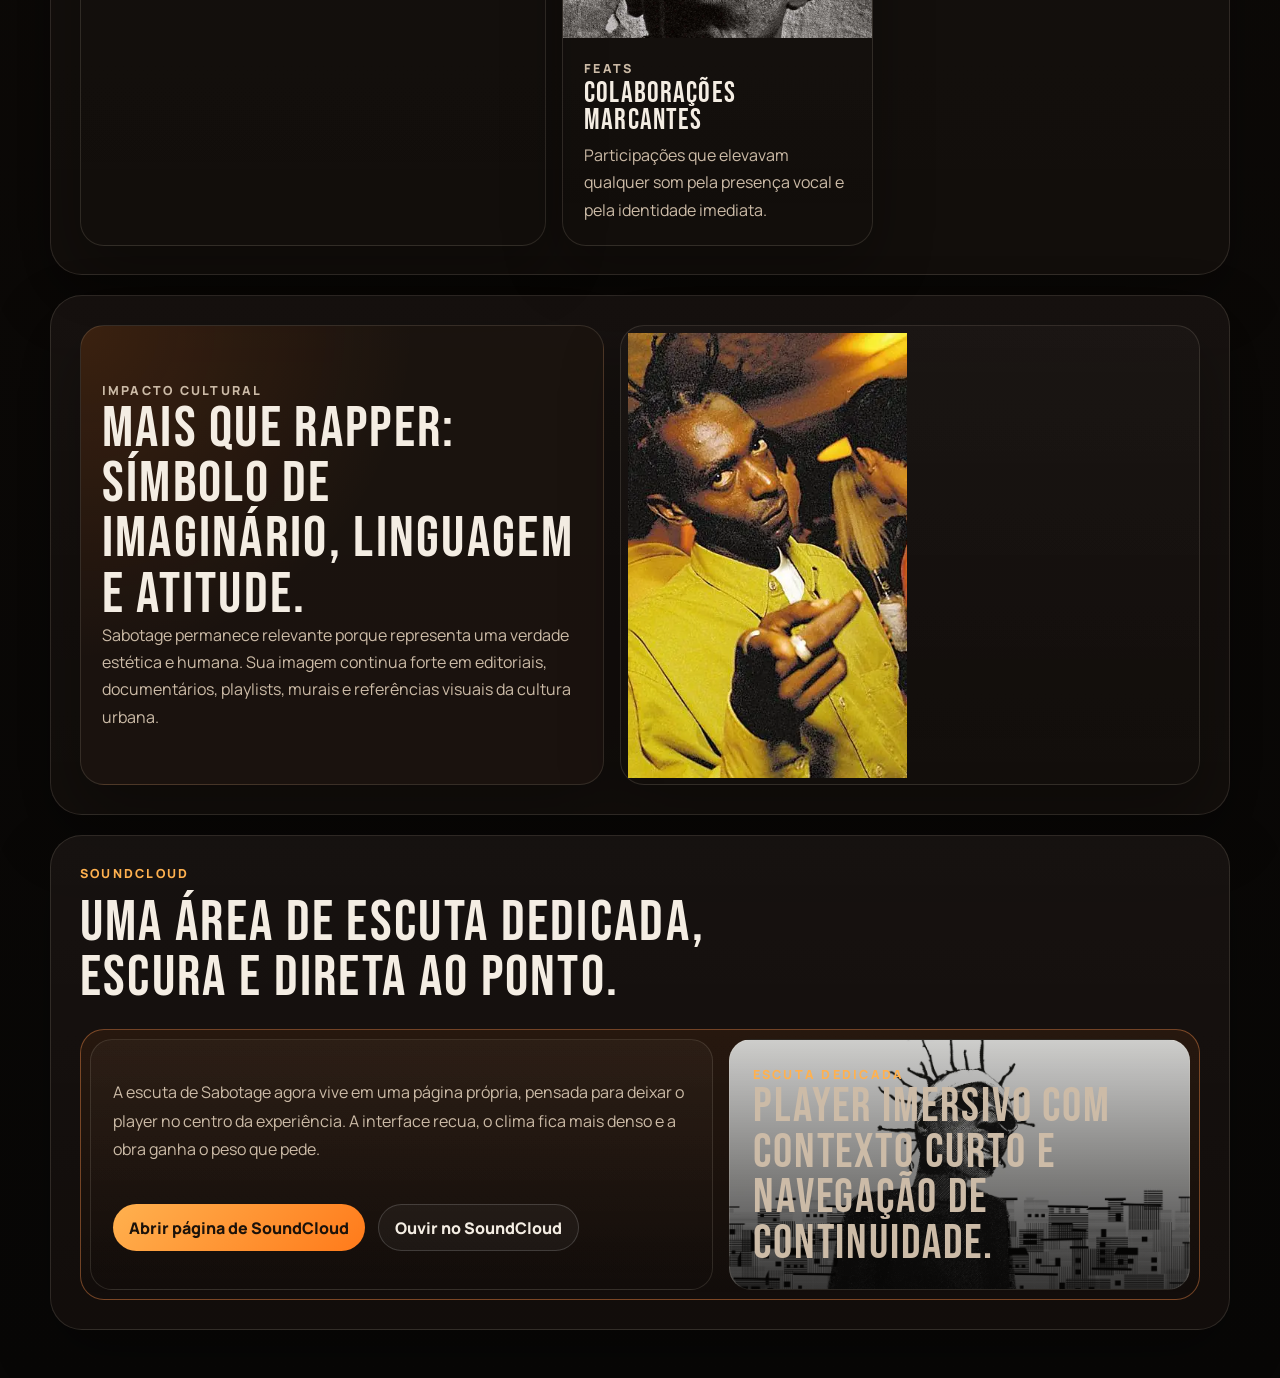
==== commit 412c2afd: "docs(site): normalize pt-BR copy and update culture image Clean up user-facing Portuguese across the" ====
--- a/index.html
+++ b/index.html
@@ -11,15 +11,15 @@
 </head>
 <body>
   <header class="site-header" id="topo">
-    <a class="brand" href="#inicio" aria-label="Ir para o inicio">Sabotage</a>
+    <a class="brand" href="#inicio" aria-label="Ir para o início">Sabotage</a>
     <button class="menu-toggle" type="button" aria-expanded="false" aria-controls="site-menu" aria-label="Abrir menu">
       <span></span>
       <span></span>
       <span></span>
     </button>
-    <nav class="site-nav" id="site-menu" aria-label="Navegacao principal">
+    <nav class="site-nav" id="site-menu" aria-label="Navegação principal">
       <a href="#legado">Legado</a>
-      <a href="#trajetoria">Trajetoria</a>
+      <a href="#trajetoria">Trajetória</a>
       <a href="#discografia">Discografia</a>
       <a href="#cultura">Cultura</a>
       <a href="#ouvir">Ouvir</a>
@@ -31,11 +31,11 @@
       <div class="hero-backdrop" aria-hidden="true"></div>
       <div class="hero-grid">
         <div class="hero-copy reveal">
-          <p class="eyebrow">Brooklin, Sao Paulo - rap, cinema e consciencia</p>
-          <h1>Uma presenca que ainda dita o tom da rua.</h1>
+          <p class="eyebrow">Brooklin, São Paulo — rap, cinema e consciência</p>
+          <h1>Uma presença que ainda dita o tom da rua.</h1>
           <p class="hero-text">
-            Sabotage segue atual porque nunca soou artificial. Sua voz, sua historia e seu olhar
-            sobre a periferia continuam influenciando a musica, a moda, o audiovisual e a cultura urbana.
+            Sabotage segue atual porque nunca soou artificial. Sua voz, sua história e seu olhar
+            sobre a periferia continuam influenciando a música, a moda, o audiovisual e a cultura urbana.
           </p>
           <div class="hero-actions">
             <a class="button button-primary" href="#legado">Explorar legado</a>
@@ -48,29 +48,29 @@
     <section class="section intro reveal" id="legado">
       <div class="section-heading">
         <p class="eyebrow">Legado</p>
-        <h2>Uma identidade forte, cinematografica e impossivel de confundir.</h2>
+        <h2>Uma identidade forte, cinematográfica e impossível de confundir.</h2>
       </div>
 
       <div class="intro-grid">
         <article class="intro-card statement-card">
           <p>
-            Sabotage uniu lirica afiada, carisma raro e uma estetica que nasceu da vivencia.
-            Seu trabalho transformou experiencia real em arte popular, sem perder peso nem humanidade.
+            Sabotage uniu lírica afiada, carisma raro e uma estética que nasceu da vivência.
+            Seu trabalho transformou experiência real em arte popular, sem perder peso nem humanidade.
           </p>
         </article>
 
         <article class="intro-card image-card">
-          <img src="imgs/sbta-1.webp" alt="Retrato artistico de Sabotage" loading="lazy" decoding="async">
+          <img src="imgs/sbta-1.webp" alt="Retrato artístico de Sabotage" loading="lazy" decoding="async">
         </article>
 
         <article class="intro-card stats-card">
           <div>
             <strong>01</strong>
-            <span>album classico que virou referencia definitiva no hip hop brasileiro.</span>
+            <span>álbum clássico que virou referência definitiva no hip hop brasileiro.</span>
           </div>
           <div>
             <strong>02</strong>
-            <span>linguagens dominadas com naturalidade: musica e cinema.</span>
+            <span>linguagens dominadas com naturalidade: música e cinema.</span>
           </div>
           <div>
             <strong>100%</strong>
@@ -82,8 +82,8 @@
 
     <section class="section timeline-section" id="trajetoria">
       <div class="section-heading reveal">
-        <p class="eyebrow">Trajetoria</p>
-        <h2>Uma caminhada curta no tempo e gigante em influencia.</h2>
+        <p class="eyebrow">Trajetória</p>
+        <h2>Uma caminhada curta no tempo e gigante em influência.</h2>
       </div>
 
       <div class="timeline">
@@ -91,14 +91,14 @@
           <span class="timeline-year">Anos 90</span>
           <div>
             <h3>Voz moldada na rua</h3>
-            <p>A vivencia no Brooklin atravessa o jeito de escrever, rimar e se posicionar.</p>
+            <p>A vivência no Brooklin atravessa o jeito de escrever, rimar e se posicionar.</p>
           </div>
         </article>
 
         <article class="timeline-item reveal">
           <span class="timeline-year">2000</span>
           <div>
-            <h3>"Rap e Compromisso!" entra para a historia</h3>
+            <h3>"Rap e Compromisso!" entra para a história</h3>
             <p>O disco consolida um som cru, sofisticado e profundamente brasileiro.</p>
           </div>
         </article>
@@ -106,16 +106,16 @@
         <article class="timeline-item reveal">
           <span class="timeline-year">Cinema</span>
           <div>
-            <h3>Presenca magnetica nas telas</h3>
-            <p>Seu carisma natural expande a imagem do artista para alem da musica.</p>
+            <h3>Presença magnética nas telas</h3>
+            <p>Seu carisma natural expande a imagem do artista para além da música.</p>
           </div>
         </article>
 
         <article class="timeline-item reveal">
           <span class="timeline-year">Hoje</span>
           <div>
-            <h3>Influencia viva</h3>
-            <p>Continua inspirando novas geracoes de MCs, produtores, designers e cineastas.</p>
+            <h3>Influência viva</h3>
+            <p>Continua inspirando novas gerações de MCs, produtores, designers e cineastas.</p>
           </div>
         </article>
       </div>
@@ -129,13 +129,13 @@
 
       <div class="works-grid">
         <article class="work-feature reveal">
-          <img src="imgs/sbta-6.webp" alt="Ilustracao de Sabotage" loading="lazy" decoding="async">
+          <img src="imgs/sbta-6.webp" alt="Ilustração de Sabotage" loading="lazy" decoding="async">
           <div class="work-copy">
-            <p class="eyebrow">Album essencial</p>
+            <p class="eyebrow">Álbum essencial</p>
             <h3>Rap e Compromisso! (2000)</h3>
             <p>
-              Um classico absoluto: mistura flow singular, narrativa social, humor, tensao e humanidade
-              em um recorte unico do rap brasileiro.
+              Um clássico absoluto: mistura flow singular, narrativa social, humor, tensão e humanidade
+              em um recorte único do rap brasileiro.
             </p>
           </div>
         </article>
@@ -145,16 +145,16 @@
           <div>
             <p class="eyebrow">Faixas</p>
             <h3>Um Bom Lugar</h3>
-            <p>Visao afetiva e potente sobre territorio, sobrevivencia e sonho.</p>
+            <p>Visão afetiva e potente sobre território, sobrevivência e sonho.</p>
           </div>
         </article>
 
         <article class="mini-card reveal">
-          <img src="imgs/sbta-3.webp" alt="Arte grafica de Sabotage" loading="lazy" decoding="async">
+          <img src="imgs/sbta-3.webp" alt="Arte gráfica de Sabotage" loading="lazy" decoding="async">
           <div>
             <p class="eyebrow">Faixas</p>
             <h3>No Brooklin</h3>
-            <p>Retrato direto da quebrada com vocabulario, ritmo e personalidade proprios.</p>
+            <p>Retrato direto da quebrada com vocabulário, ritmo e personalidade próprios.</p>
           </div>
         </article>
 
@@ -162,8 +162,8 @@
           <img src="imgs/sbta-4.webp" alt="Sabotage em performance" loading="lazy" decoding="async">
           <div>
             <p class="eyebrow">Feats</p>
-            <h3>Colaboracoes marcantes</h3>
-            <p>Participacoes que elevavam qualquer som pela presenca vocal e pela identidade imediata.</p>
+            <h3>Colaborações marcantes</h3>
+            <p>Participações que elevavam qualquer som pela presença vocal e pela identidade imediata.</p>
           </div>
         </article>
       </div>
@@ -173,16 +173,15 @@
       <div class="culture-grid">
         <article class="culture-panel quote-panel reveal">
           <p class="eyebrow">Impacto cultural</p>
-          <h2>Mais que rapper: simbolo de imaginario, linguagem e atitude.</h2>
+          <h2>Mais que rapper: símbolo de imaginário, linguagem e atitude.</h2>
           <p>
-            Sabotage permanece relevante porque representa uma verdade estetica e humana.
-            Sua imagem continua forte em editoriais, documentarios, playlists, murais e referencias visuais da cultura urbana.
+            Sabotage permanece relevante porque representa uma verdade estética e humana.
+            Sua imagem continua forte em editoriais, documentários, playlists, murais e referências visuais da cultura urbana.
           </p>
         </article>
 
         <article class="culture-panel gallery-panel reveal">
-          <img src="imgs/sbta-5.webp" alt="Retrato artistico em alto contraste" loading="lazy" decoding="async">
-          <img src="imgs/sbta-draw.webp" alt="Ilustracao de Sabotage em desenho" loading="lazy" decoding="async">
+          <img class="gallery-media" src="imgs/sbta-8.webp" alt="Retrato artístico de Sabotage" loading="lazy" decoding="async">
         </article>
       </div>
     </section>
@@ -190,23 +189,23 @@
     <section class="section listen-section reveal" id="ouvir">
       <div class="section-heading">
         <p class="eyebrow">SoundCloud</p>
-        <h2>Uma area de escuta dedicada, escura e direta ao ponto.</h2>
+        <h2>Uma área de escuta dedicada, escura e direta ao ponto.</h2>
       </div>
 
       <div class="listen-shell">
         <div class="listen-copy">
           <p>
-            A escuta de Sabotage agora vive em uma pagina propria, pensada para deixar o player no centro da experiencia.
+            A escuta de Sabotage agora vive em uma página própria, pensada para deixar o player no centro da experiência.
             A interface recua, o clima fica mais denso e a obra ganha o peso que pede.
           </p>
           <div class="hero-actions">
-            <a class="button button-primary" href="pages/soundcloud.html">Abrir pagina de SoundCloud</a>
+            <a class="button button-primary" href="pages/soundcloud.html">Abrir página de SoundCloud</a>
             <a class="button button-secondary" href="https://soundcloud.com/sabotage" target="_blank" rel="noopener">Ouvir no SoundCloud</a>
           </div>
         </div>
         <div class="listen-card" aria-hidden="true">
           <span>Escuta dedicada</span>
-          <h3>Player imersivo com contexto curto e navegacao de continuidade.</h3>
+          <h3>Player imersivo com contexto curto e navegação de continuidade.</h3>
         </div>
       </div>
     </section>
